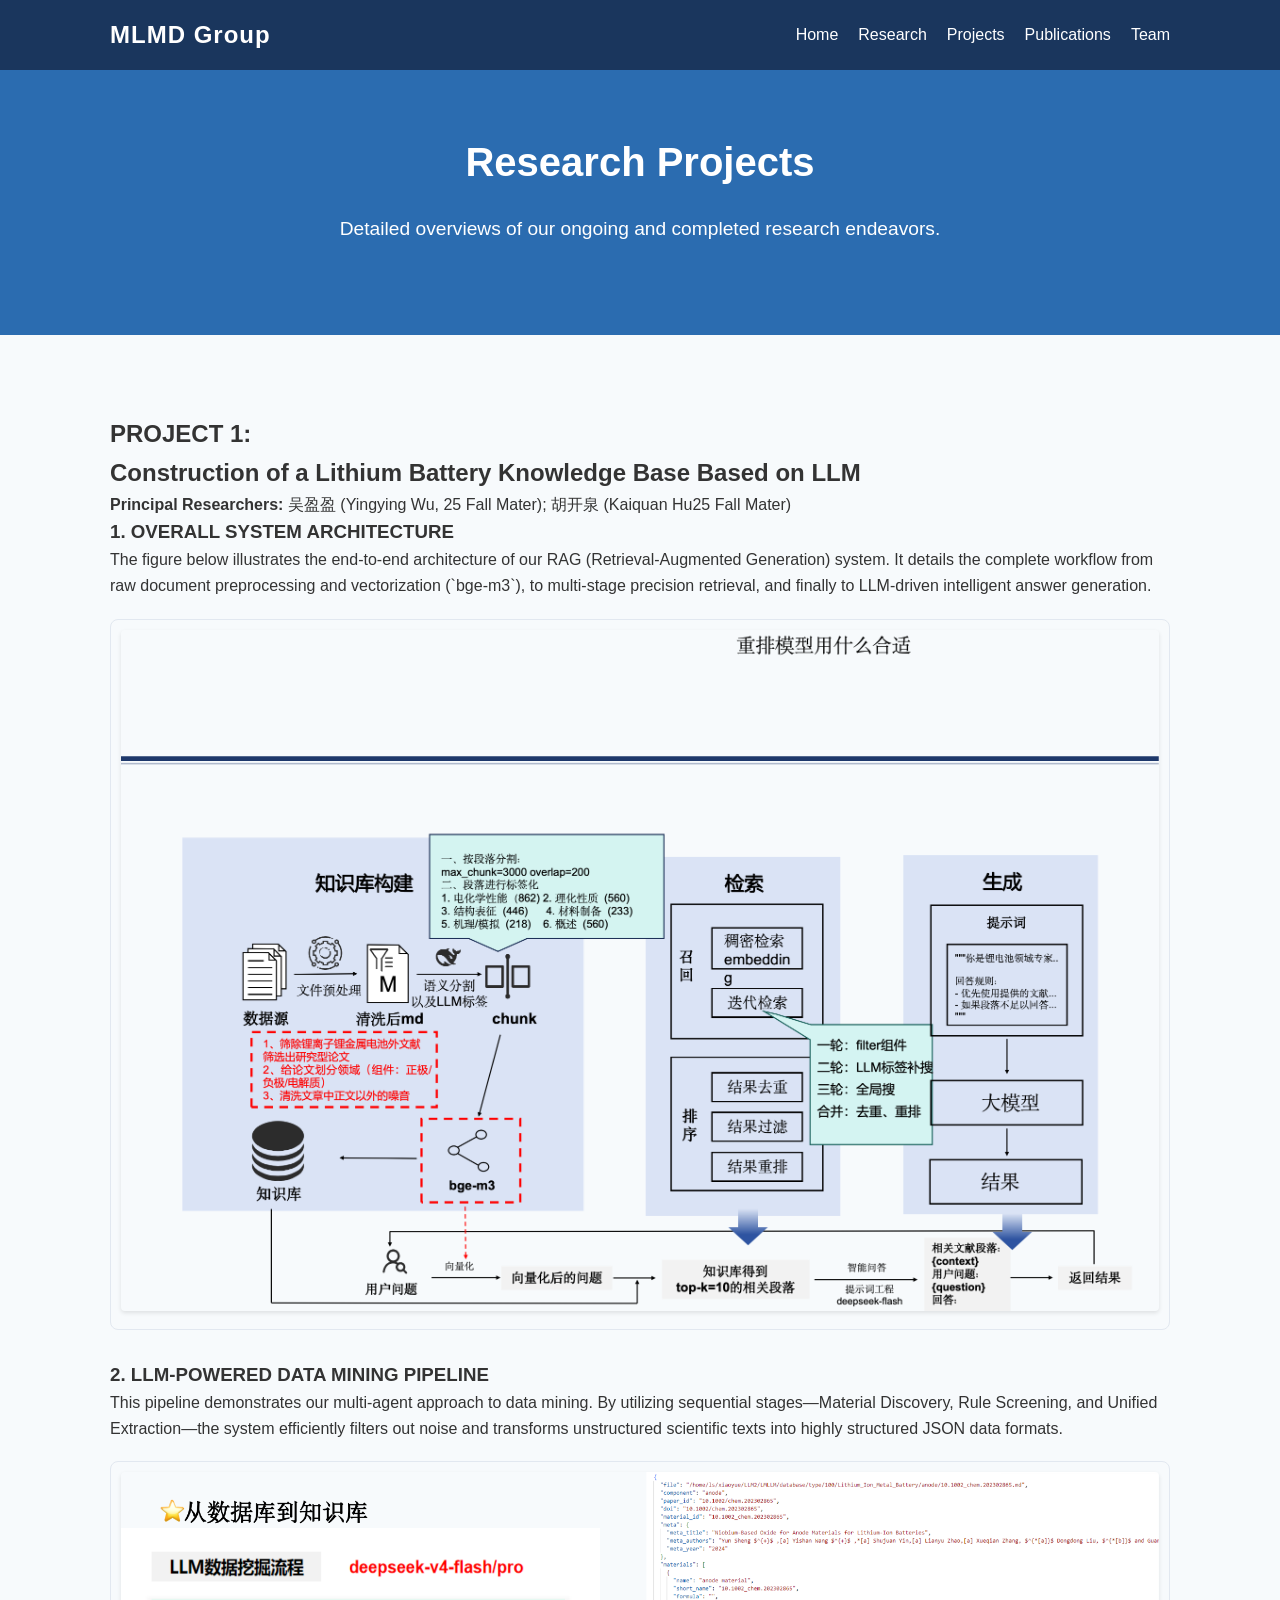
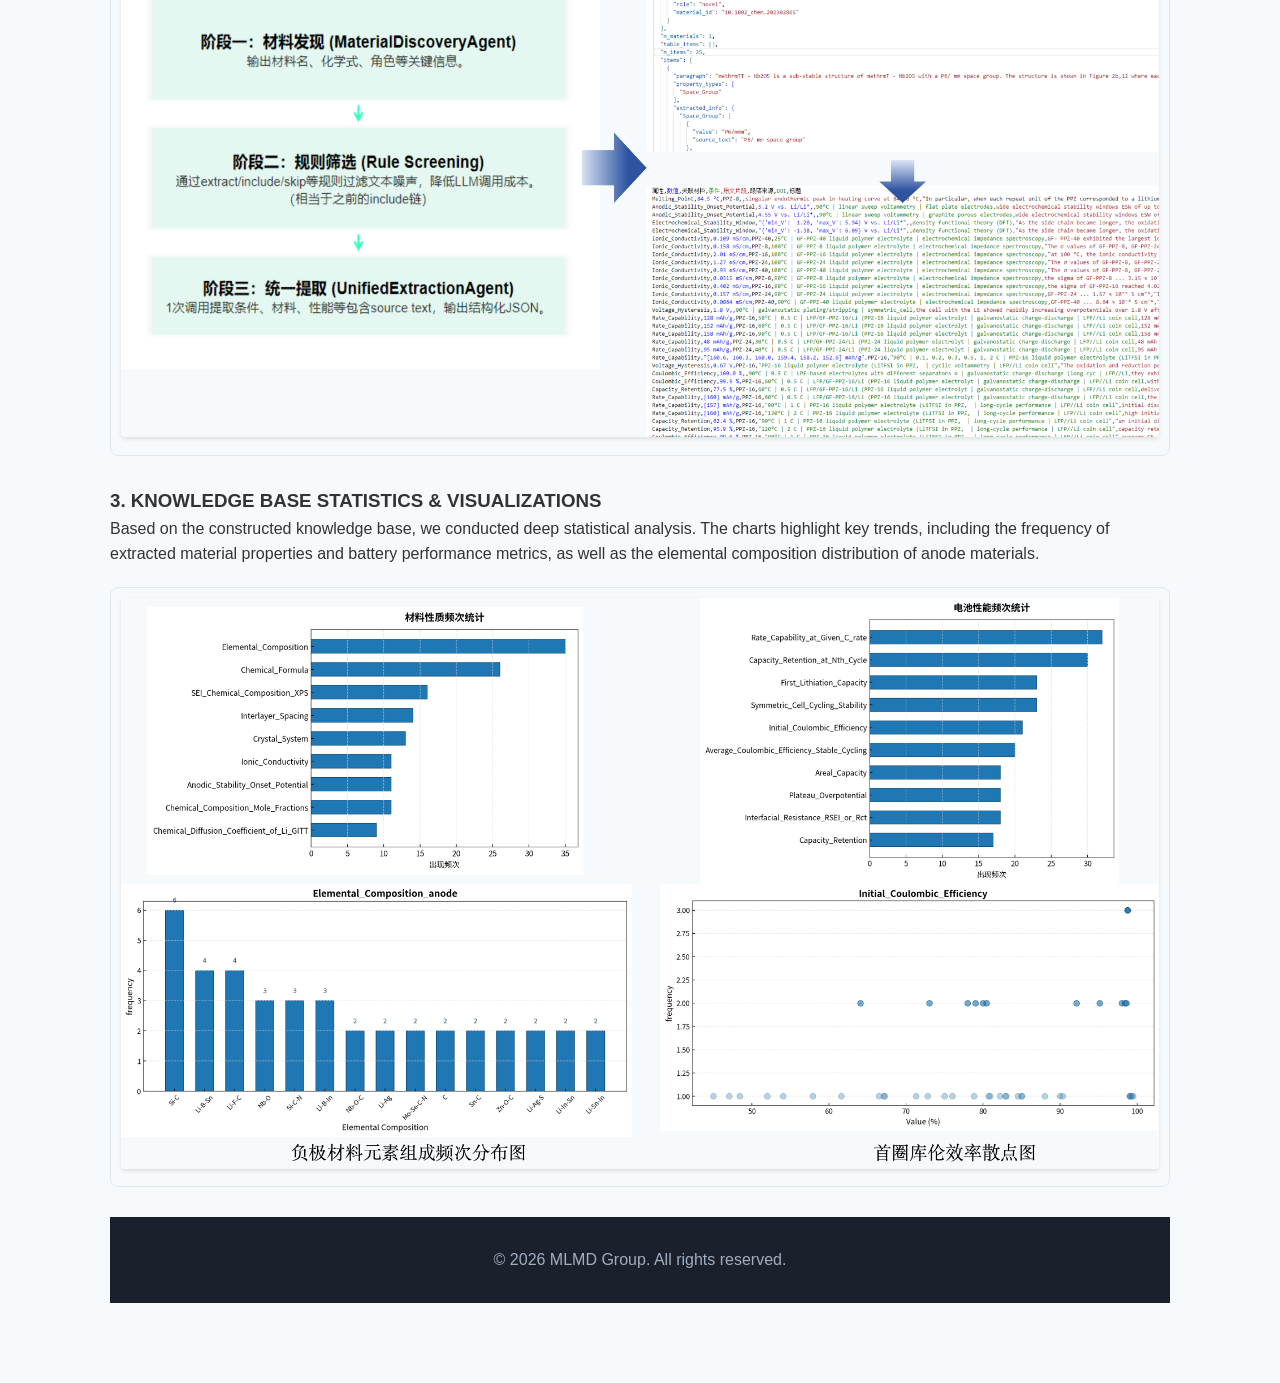
==== projects.html @ 669d0c87 "Initial commit for MLMD group homepage" ====
<!DOCTYPE html>
<html lang="en">
<head>
    <meta charset="UTF-8">
    <meta name="viewport" content="width=device-width, initial-scale=1.0">
    <title>Projects - MLMD Group</title>
    <link rel="stylesheet" href="style.css">
</head>
<body>
    <!-- 导航栏 (注意这里的链接指向了 index.html) -->
    <nav class="navbar">
        <div class="nav-container">
            <h1 class="logo">MLMD Group</h1>
            <ul class="nav-links">
                <li><a href="index.html">Home</a></li>
                <li><a href="index.html#research">Research</a></li>
                <li><a href="projects.html">Projects</a></li>
                <li><a href="index.html#publications">Publications</a></li>
                <li><a href="index.html#team">Team</a></li>
            </ul>
        </div>
    </nav>

    <!-- 页面标题横幅 -->
    <header class="hero" style="padding: 60px 20px;">
        <div class="hero-content">
            <h2>Research Projects</h2>
            <p>Detailed overviews of our ongoing and completed research endeavors.</p>
        </div>
    </header>

<!-- 重点研究项目 -->
    <section id="featured-projects" class="section bg-light">
        <div class="container">
             
            <div class="ppt-layout-card" id="project-1">
                
                <!-- 项目标题 -->
                <div class="ppt-header">
                    <h1 class="project-id">PROJECT 1:</h1>
                    <h2 class="project-full-title">Construction of a Lithium Battery Knowledge Base Based on LLM</h2>
                </div>
                 
                <!-- 团队人员 -->
                <div class="ppt-team-info">
                    <p><strong>Principal Researchers:</strong> 吴盈盈 (Yingying Wu, 25 Fall Mater); 胡开泉 (Kaiquan Hu25 Fall Mater) </p>
                </div>
<!-- 核心内容区：图文排版 -->
                <div class="ppt-content-sections">
                    <!-- 第一部分：整体系统架构 -->
                    <div class="ppt-section-block">
                        <h3>1. OVERALL SYSTEM ARCHITECTURE</h3>
                        <p class="section-desc">The figure below illustrates the end-to-end architecture of our RAG (Retrieval-Augmented Generation) system. It details the complete workflow from raw document preprocessing and vectorization (`bge-m3`), to multi-stage precision retrieval, and finally to LLM-driven intelligent answer generation.</p>
                        <div class="image-container">
                            <img src="s1.png" alt="Overall System Architecture" class="project-image">
                        </div>
                    </div>

                    <!-- 第二部分：数据挖掘流程 -->
                    <div class="ppt-section-block">
                        <h3>2. LLM-POWERED DATA MINING PIPELINE</h3>
                        <p class="section-desc">This pipeline demonstrates our multi-agent approach to data mining. By utilizing sequential stages—Material Discovery, Rule Screening, and Unified Extraction—the system efficiently filters out noise and transforms unstructured scientific texts into highly structured JSON data formats.</p>
                        <div class="image-container">
                            <img src="s2.png" alt="Data Mining Pipeline" class="project-image">
                        </div>
                    </div>

                    <!-- 第三部分：统计与可视化 -->
                    <div class="ppt-section-block">
                        <h3>3. KNOWLEDGE BASE STATISTICS & VISUALIZATIONS</h3>
                        <p class="section-desc">Based on the constructed knowledge base, we conducted deep statistical analysis. The charts highlight key trends, including the frequency of extracted material properties and battery performance metrics, as well as the elemental composition distribution of anode materials.</p>
                        <div class="image-container">
                            <img src="s3.png" alt="Statistics and Visualizations" class="project-image">
                        </div>
                    </div>
                </div> <!-- End ppt-content-sections -->

    <!-- 页脚 -->
    <footer class="footer">
        <div class="container">
            <p>&copy; 2026 MLMD Group. All rights reserved.</p>
        </div>
    </footer>
</body>
</html>
---- style.css ----
/* 基础设置 */
* {
    margin: 0;
    padding: 0;
    box-sizing: border-box;
}

body {
    font-family: -apple-system, BlinkMacSystemFont, "Segoe UI", Roboto, Helvetica, Arial, sans-serif;
    line-height: 1.6;
    color: #333;
    background-color: #fff;
}

.container {
    max-width: 1100px;
    margin: 0 auto;
    padding: 0 20px;
}

/* 导航栏 */
.navbar {
    background-color: #1a365d; /* 学术深蓝 */
    color: #fff;
    padding: 1rem 0;
    position: sticky;
    top: 0;
    z-index: 100;
}

.nav-container {
    display: flex;
    justify-content: space-between;
    align-items: center;
    max-width: 1100px;
    margin: 0 auto;
    padding: 0 20px;
}

.logo {
    font-size: 1.5rem;
    font-weight: bold;
    letter-spacing: 1px;
}

.nav-links {
    list-style: none;
    display: flex;
}

.nav-links li {
    margin-left: 20px;
}

.nav-links a {
    color: #fff;
    text-decoration: none;
    font-weight: 500;
    transition: color 0.3s ease;
}

.nav-links a:hover {
    color: #90cdf4;
}

/* 头部横幅 (Hero Section) */
.hero {
    background-color: #2b6cb0;
    color: #fff;
    padding: 100px 20px;
    text-align: center;
}

.hero h2 {
    font-size: 2.5rem;
    margin-bottom: 20px;
}

.hero p {
    font-size: 1.2rem;
    max-width: 700px;
    margin: 0 auto 30px auto;
}

.btn {
    display: inline-block;
    background-color: #fff;
    color: #2b6cb0;
    padding: 10px 25px;
    text-decoration: none;
    border-radius: 5px;
    font-weight: bold;
    transition: background-color 0.3s ease;
}

.btn:hover {
    background-color: #e2e8f0;
}

/* 通用区块样式 */
.section {
    padding: 80px 0;
}

.section-title {
    text-align: center;
    font-size: 2rem;
    margin-bottom: 40px;
    color: #1a365d;
}

.bg-light {
    background-color: #f7fafc;
}

.about-text {
    text-align: center;
    max-width: 800px;
    margin: 0 auto;
    font-size: 1.1rem;
    color: #4a5568;
}

/* 响应式网格 (Cards) */
.grid {
    display: grid;
    grid-template-columns: repeat(auto-fit, minmax(300px, 1fr));
    gap: 30px;
}

.card {
    background: #fff;
    padding: 30px;
    border-radius: 8px;
    box-shadow: 0 4px 6px rgba(0, 0, 0, 0.05);
    border-top: 4px solid #2b6cb0;
    transition: transform 0.3s ease;
}

.card:hover {
    transform: translateY(-5px);
}

.card h3 {
    margin-bottom: 15px;
    color: #2b6cb0;
}

.card p {
    color: #4a5568;
    font-size: 0.95rem;
}

/* 页脚 */
.footer {
    background-color: #1a202c;
    color: #a0aec0;
    text-align: center;
    padding: 30px 0;
}

.footer a {
    color: #90cdf4;
    text-decoration: none;
}

.footer a:hover {
    text-decoration: underline;
}

/* 手机端适配 */
@media (max-width: 768px) {
    .nav-container {
        flex-direction: column;
    }
    .nav-links {
        margin-top: 15px;
        flex-wrap: wrap;
        justify-content: center;
    }
    .nav-links li {
        margin: 5px 10px;
    }
}

/* 项目图片专属样式 */
.image-container {
    text-align: center;
    margin: 20px 0 30px 0;
    padding: 10px;
    background: #f7fafc;
    border-radius: 8px;
    border: 1px solid #e2e8f0;
}

.project-image {
    max-width: 100%;
    height: auto;
    border-radius: 4px;
    box-shadow: 0 2px 4px rgba(0,0,0,0.1);
    transition: transform 0.3s ease;
}

.project-image:hover {
    transform: scale(1.02);
}

/* ==========================================================
   Logo 专属样式
   ========================================================== */
.logo-container {
    display: flex;
    align-items: center;
    text-decoration: none; /* 移除点击下划线 */
    color: #fff; /* 保持文字白色 */
    transition: opacity 0.3s ease;
}

.logo-container:hover {
    opacity: 0.85; /* 鼠标悬停时整体轻微变灰 */
}

 

.nav-logo-img {
    height: 60px; /* 从 45px 放大到 60px */
    width: 60px;  /* 从 45px 放大到 60px */
    margin-right: 15px; /* 稍微增加一点与文字的间距 */
    border-radius: 50%;
    object-fit: cover;
    background-color: #fff;
    box-shadow: 0 2px 4px rgba(0, 0, 0, 0.2);
}

/* 手机端适配也同步放大 */
@media (max-width: 768px) {
    .nav-logo-img {
        height: 45px; /* 从 35px 放大到 45px */
        width: 45px;
        margin-right: 10px;
    }
}
/* 主页项目概览卡片内的链接样式 */
.project-link {
    color: #2b6cb0;
    text-decoration: none;
    transition: color 0.3s ease;
}

.project-link:hover {
    color: #1a365d;
    text-decoration: underline;
}

.read-more {
    display: inline-block;
    margin-top: 15px;
    color: #e53e3e; /* 用红色或醒目的颜色突出按钮 */
    text-decoration: none;
    font-weight: bold;
    font-size: 0.95rem;
    transition: transform 0.2s ease;
}

.read-more:hover {
    text-decoration: underline;
    transform: translateX(5px); /* 鼠标悬浮时有一个向右的小动画 */
}
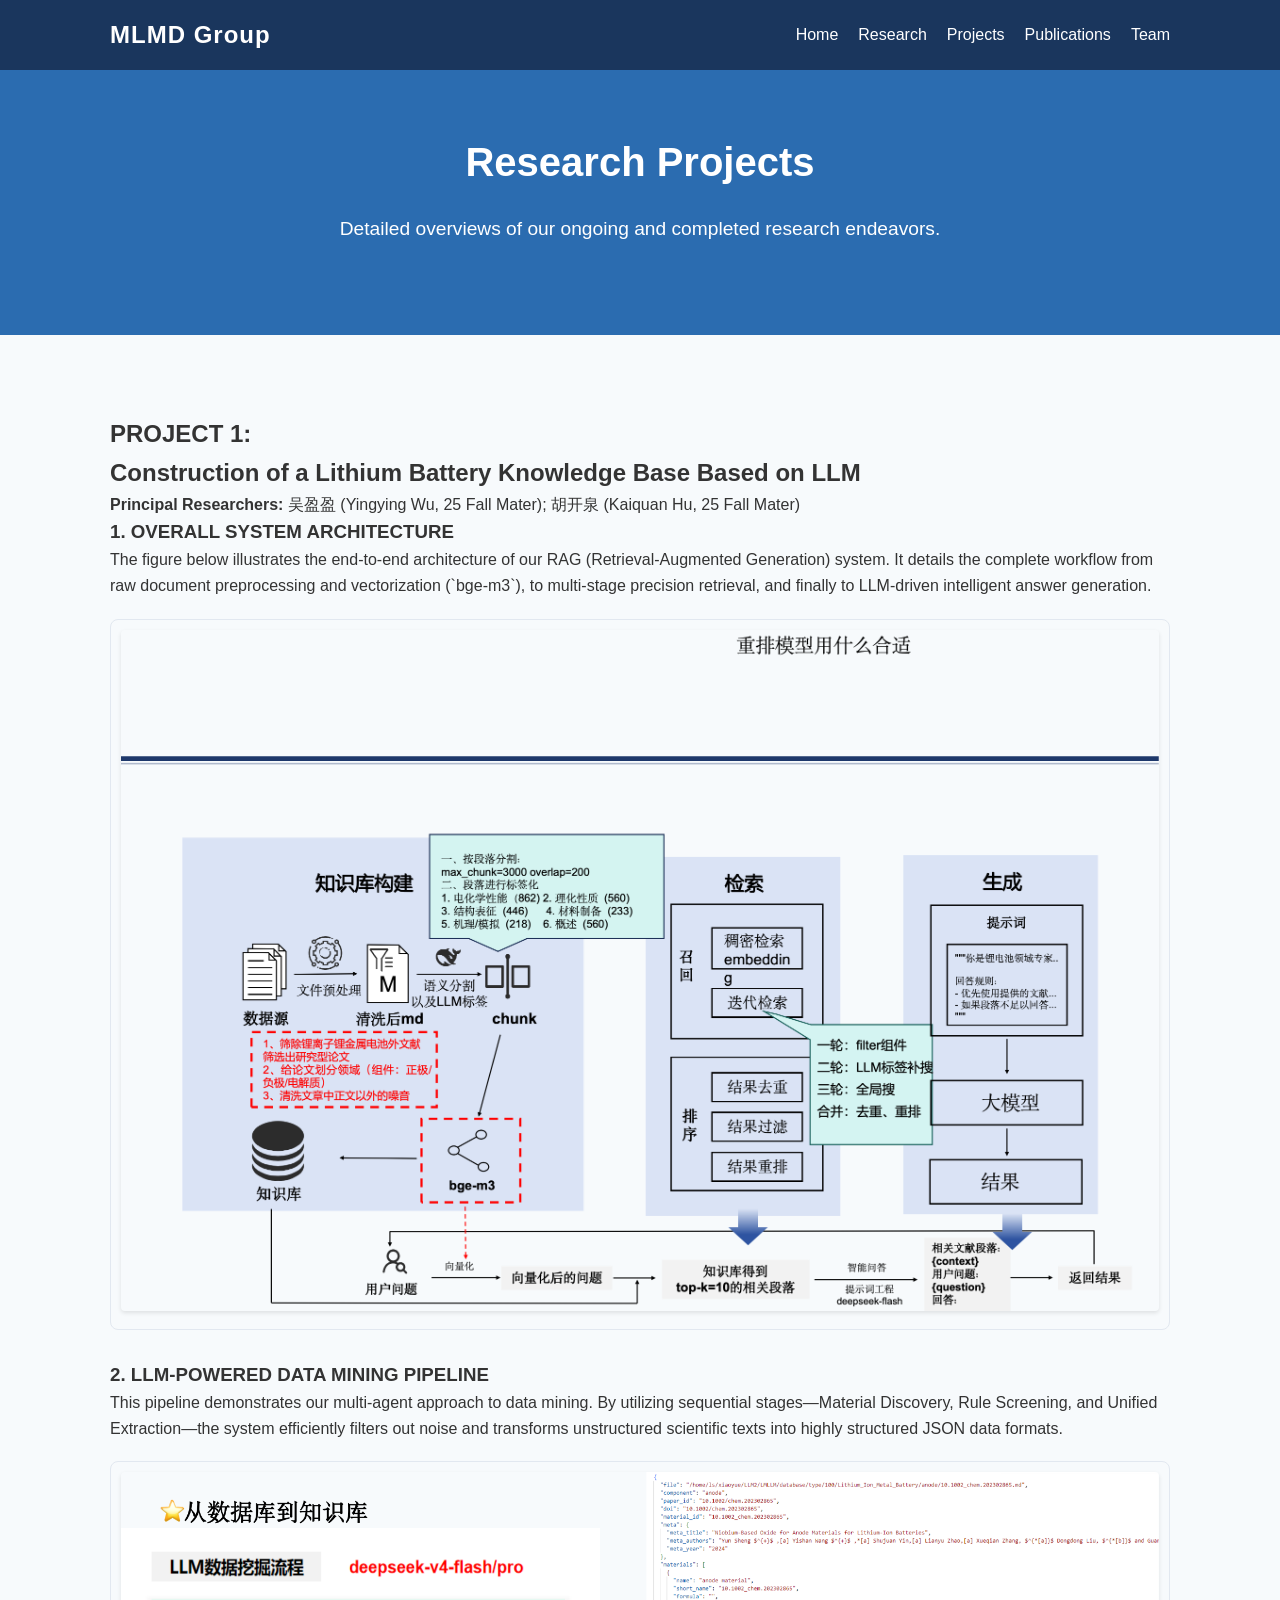
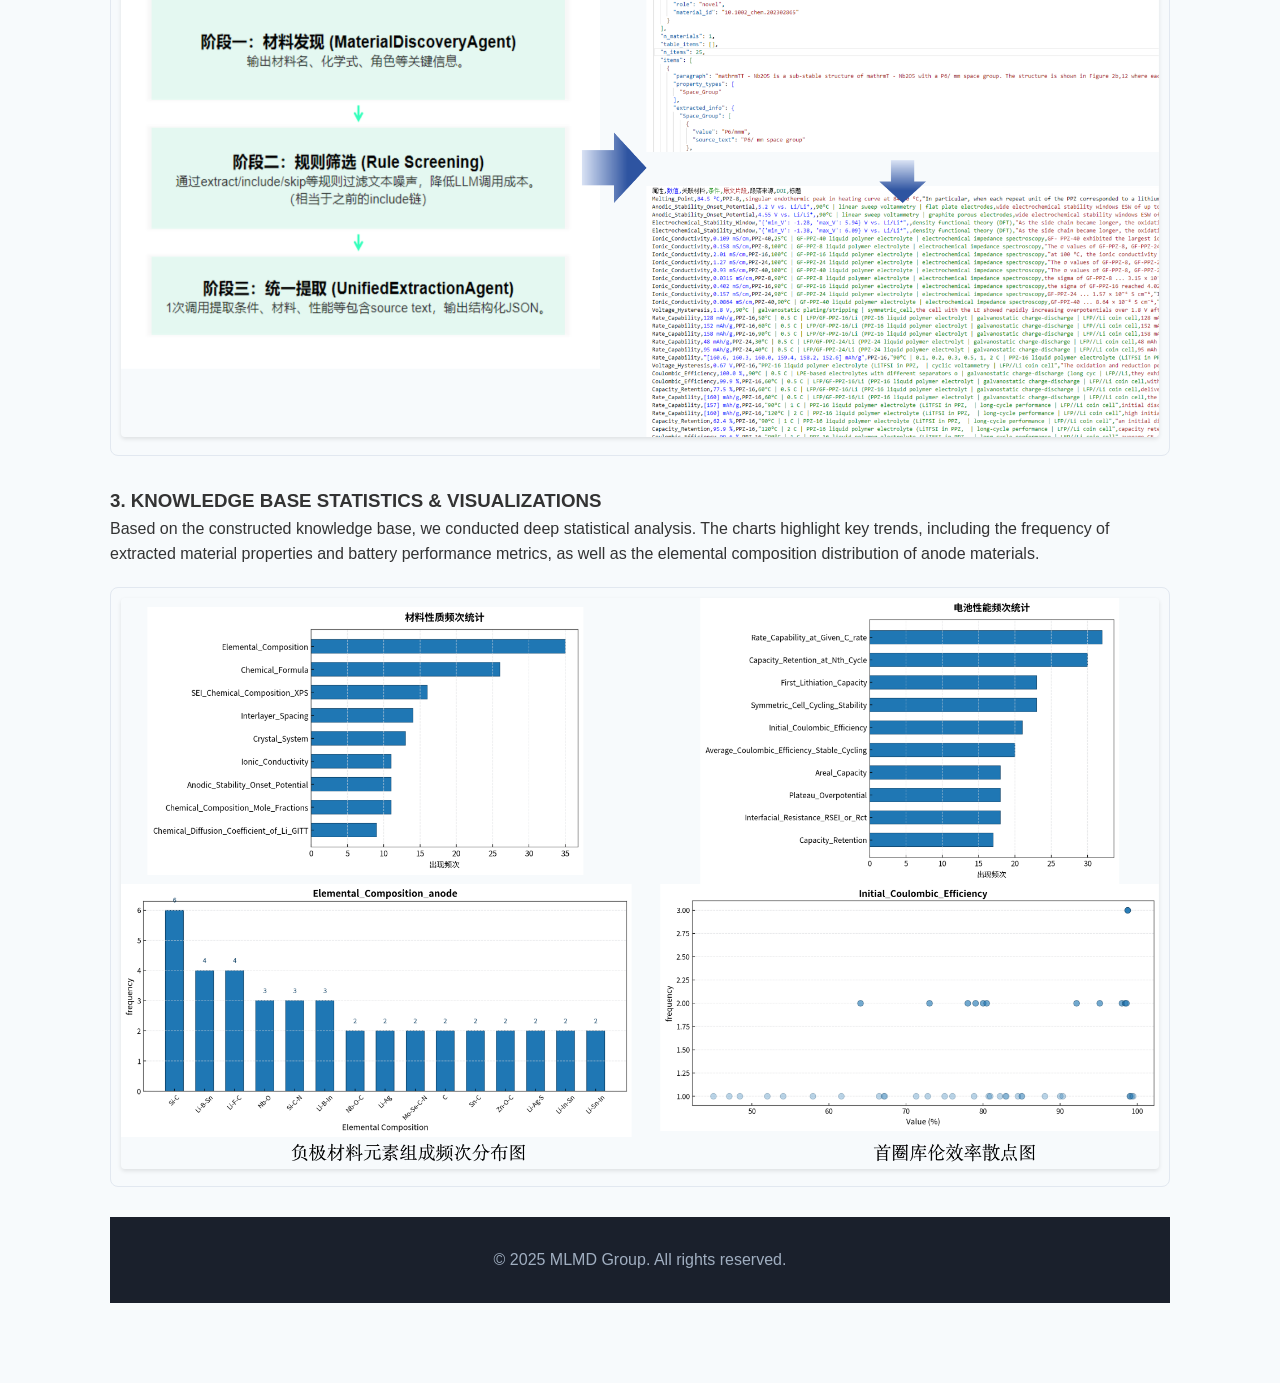
==== commit 923ea04f: "Update homepage" ====
--- a/projects.html
+++ b/projects.html
@@ -43,7 +43,7 @@
                  
                 <!-- 团队人员 -->
                 <div class="ppt-team-info">
-                    <p><strong>Principal Researchers:</strong> 吴盈盈 (Yingying Wu, 25 Fall Mater); 胡开泉 (Kaiquan Hu25 Fall Mater) </p>
+                    <p><strong>Principal Researchers:</strong> 吴盈盈 (Yingying Wu, 25 Fall Mater); 胡开泉 (Kaiquan Hu, 25 Fall Mater) </p>
                 </div>
 <!-- 核心内容区：图文排版 -->
                 <div class="ppt-content-sections">
@@ -78,7 +78,7 @@
     <!-- 页脚 -->
     <footer class="footer">
         <div class="container">
-            <p>&copy; 2026 MLMD Group. All rights reserved.</p>
+            <p>&copy; 2025 MLMD Group. All rights reserved.</p>
         </div>
     </footer>
 </body>
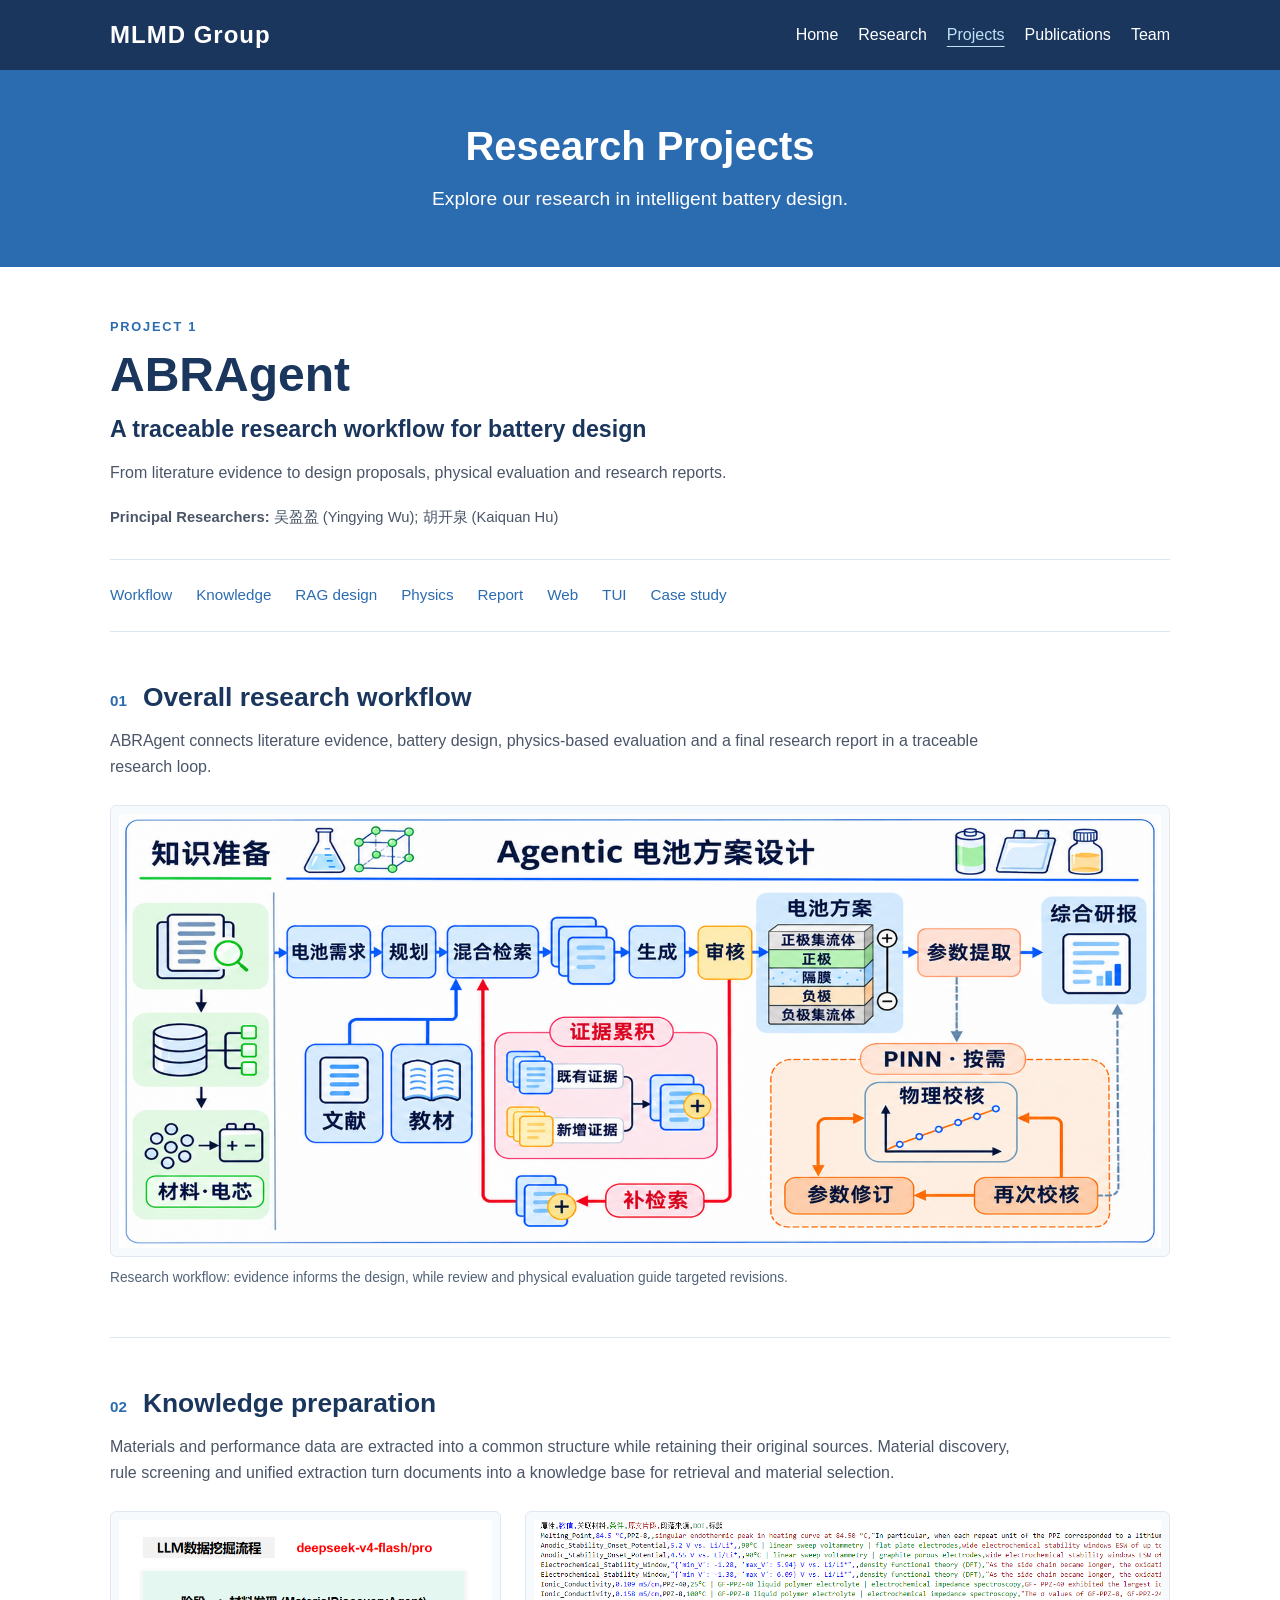
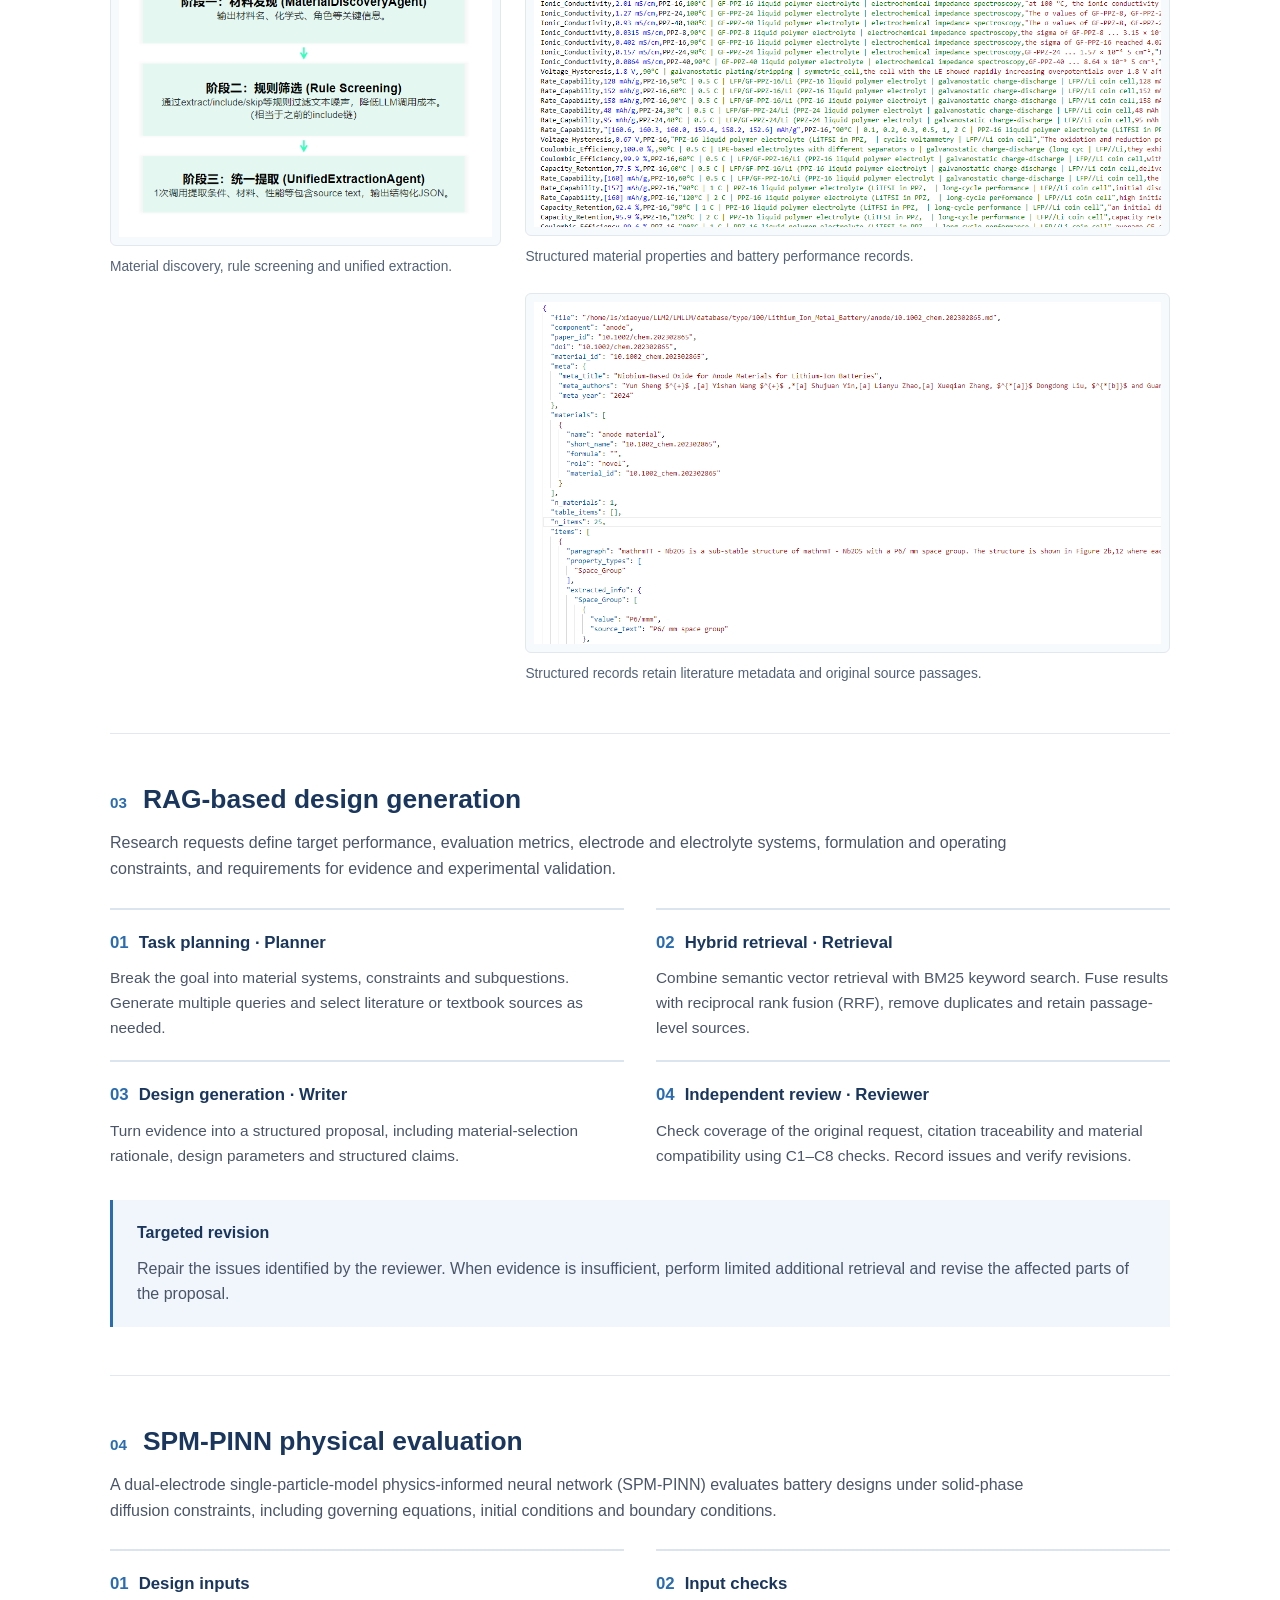
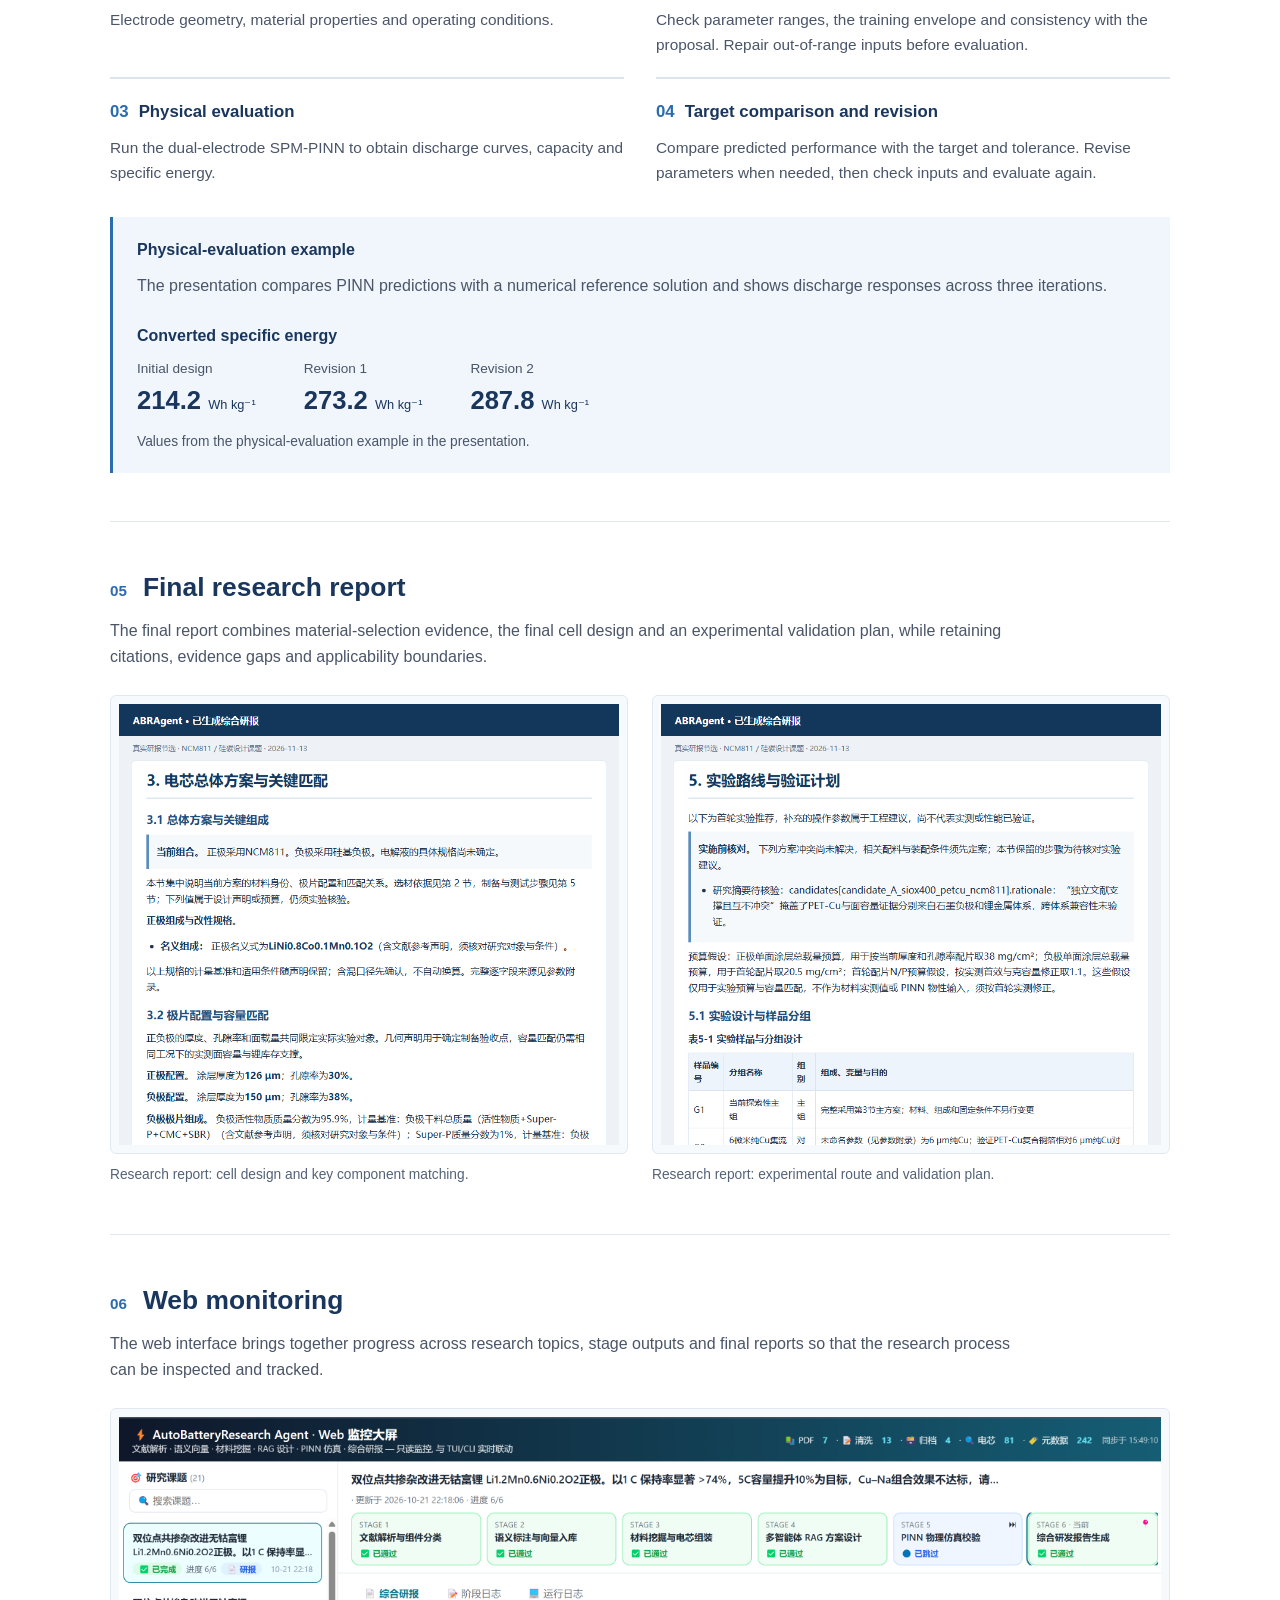
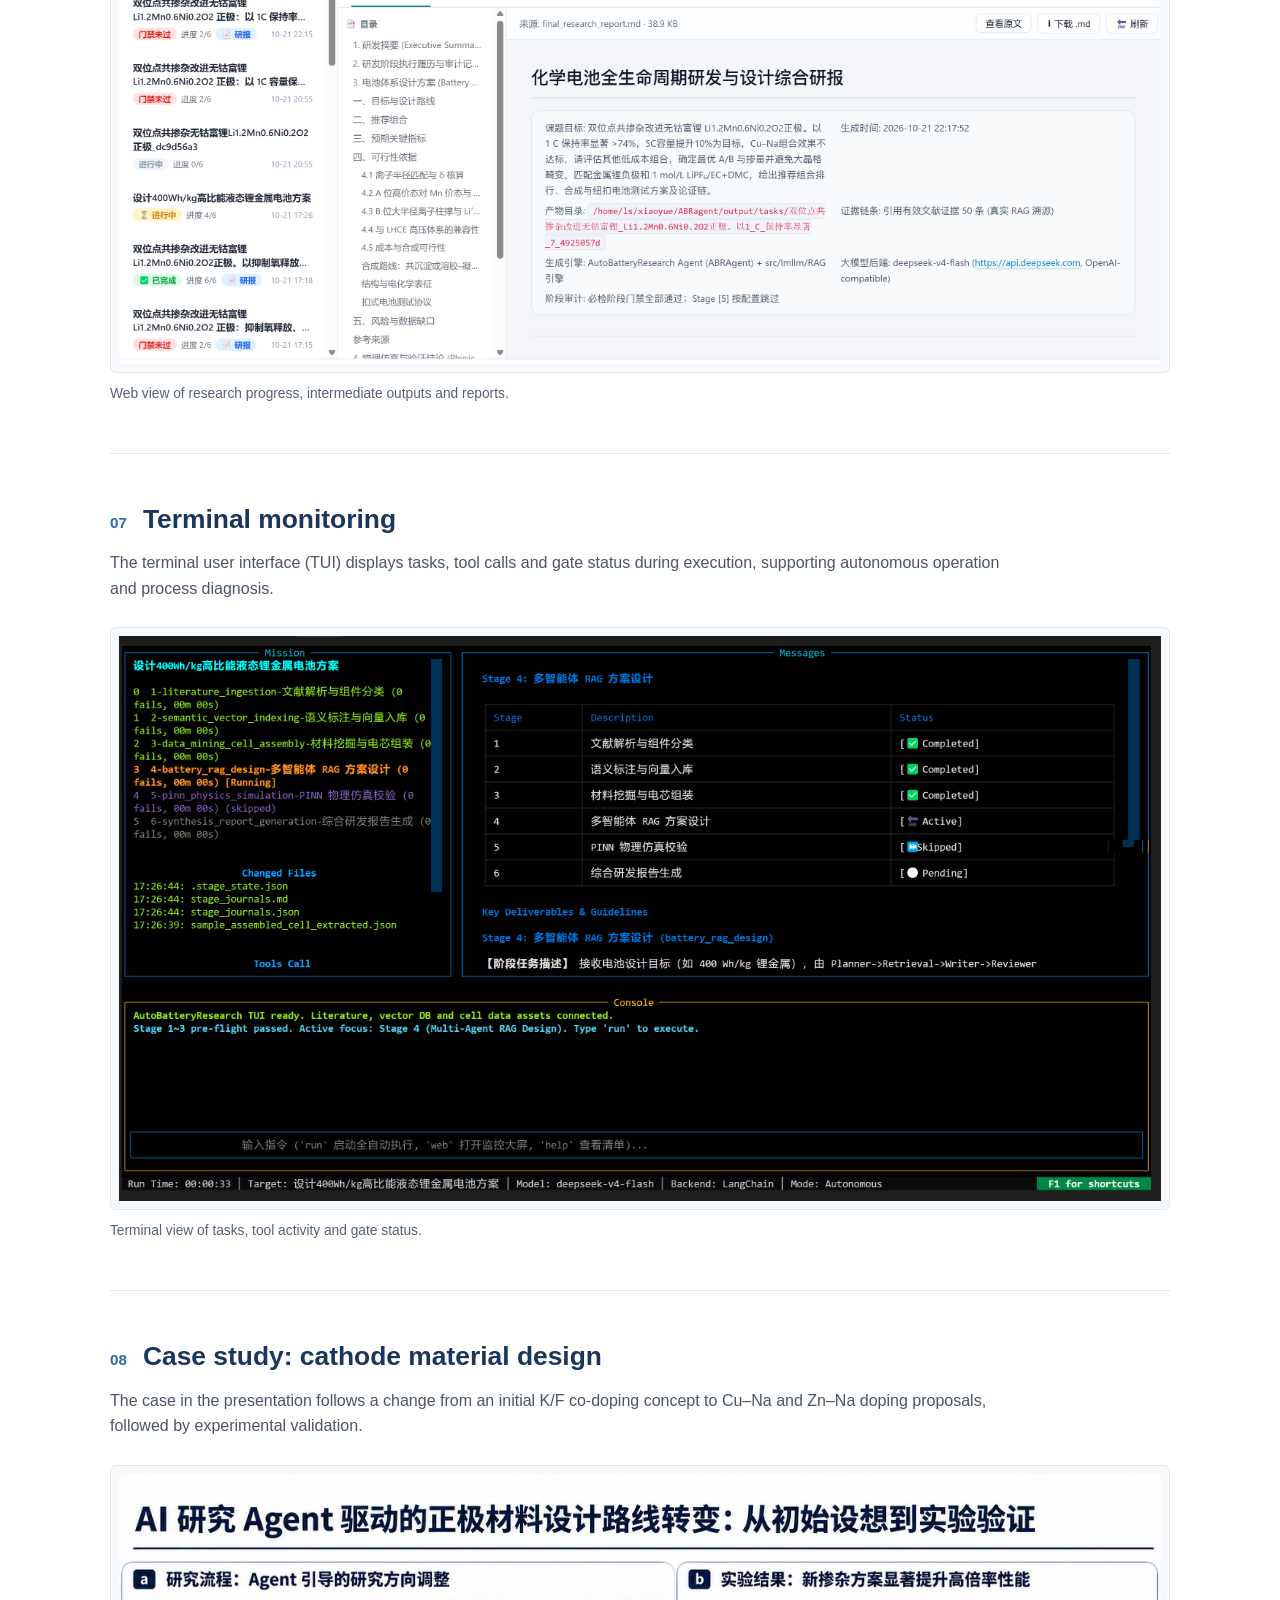
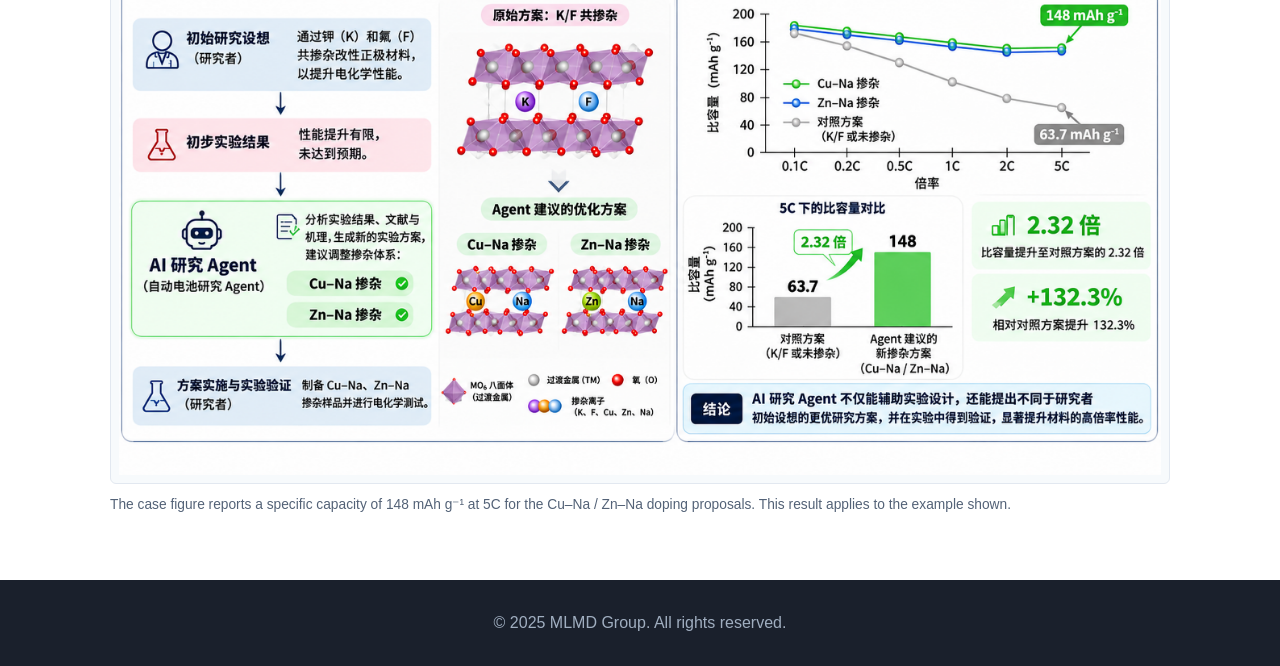
==== commit 3e3d59c1: "Update Projects page with ABRAgent research workflow" ====
--- a/projects.html
+++ b/projects.html
@@ -1,85 +1,14 @@
 <!DOCTYPE html>
-<html lang="en">
-<head>
-    <meta charset="UTF-8">
-    <meta name="viewport" content="width=device-width, initial-scale=1.0">
-    <title>Projects - MLMD Group</title>
-    <link rel="stylesheet" href="style.css">
-</head>
-<body>
-    <!-- 导航栏 (注意这里的链接指向了 index.html) -->
-    <nav class="navbar">
-        <div class="nav-container">
-            <h1 class="logo">MLMD Group</h1>
-            <ul class="nav-links">
-                <li><a href="index.html">Home</a></li>
-                <li><a href="index.html#research">Research</a></li>
-                <li><a href="projects.html">Projects</a></li>
-                <li><a href="index.html#publications">Publications</a></li>
-                <li><a href="index.html#team">Team</a></li>
-            </ul>
-        </div>
-    </nav>
-
-    <!-- 页面标题横幅 -->
-    <header class="hero" style="padding: 60px 20px;">
-        <div class="hero-content">
-            <h2>Research Projects</h2>
-            <p>Detailed overviews of our ongoing and completed research endeavors.</p>
-        </div>
-    </header>
-
-<!-- 重点研究项目 -->
-    <section id="featured-projects" class="section bg-light">
-        <div class="container">
-             
-            <div class="ppt-layout-card" id="project-1">
-                
-                <!-- 项目标题 -->
-                <div class="ppt-header">
-                    <h1 class="project-id">PROJECT 1:</h1>
-                    <h2 class="project-full-title">Construction of a Lithium Battery Knowledge Base Based on LLM</h2>
-                </div>
-                 
-                <!-- 团队人员 -->
-                <div class="ppt-team-info">
-                    <p><strong>Principal Researchers:</strong> 吴盈盈 (Yingying Wu, 25 Fall Mater); 胡开泉 (Kaiquan Hu, 25 Fall Mater) </p>
-                </div>
-<!-- 核心内容区：图文排版 -->
-                <div class="ppt-content-sections">
-                    <!-- 第一部分：整体系统架构 -->
-                    <div class="ppt-section-block">
-                        <h3>1. OVERALL SYSTEM ARCHITECTURE</h3>
-                        <p class="section-desc">The figure below illustrates the end-to-end architecture of our RAG (Retrieval-Augmented Generation) system. It details the complete workflow from raw document preprocessing and vectorization (`bge-m3`), to multi-stage precision retrieval, and finally to LLM-driven intelligent answer generation.</p>
-                        <div class="image-container">
-                            <img src="s1.png" alt="Overall System Architecture" class="project-image">
-                        </div>
-                    </div>
-
-                    <!-- 第二部分：数据挖掘流程 -->
-                    <div class="ppt-section-block">
-                        <h3>2. LLM-POWERED DATA MINING PIPELINE</h3>
-                        <p class="section-desc">This pipeline demonstrates our multi-agent approach to data mining. By utilizing sequential stages—Material Discovery, Rule Screening, and Unified Extraction—the system efficiently filters out noise and transforms unstructured scientific texts into highly structured JSON data formats.</p>
-                        <div class="image-container">
-                            <img src="s2.png" alt="Data Mining Pipeline" class="project-image">
-                        </div>
-                    </div>
-
-                    <!-- 第三部分：统计与可视化 -->
-                    <div class="ppt-section-block">
-                        <h3>3. KNOWLEDGE BASE STATISTICS & VISUALIZATIONS</h3>
-                        <p class="section-desc">Based on the constructed knowledge base, we conducted deep statistical analysis. The charts highlight key trends, including the frequency of extracted material properties and battery performance metrics, as well as the elemental composition distribution of anode materials.</p>
-                        <div class="image-container">
-                            <img src="s3.png" alt="Statistics and Visualizations" class="project-image">
-                        </div>
-                    </div>
-                </div> <!-- End ppt-content-sections -->
-
-    <!-- 页脚 -->
-    <footer class="footer">
-        <div class="container">
-            <p>&copy; 2025 MLMD Group. All rights reserved.</p>
-        </div>
-    </footer>
-</body>
-</html>+<html lang="en"><head><meta charset="UTF-8"><meta name="viewport" content="width=device-width, initial-scale=1.0"><meta name="description" content="ABRAgent: traceable battery research from literature evidence and RAG design to physical evaluation, reporting and monitoring."><title>Projects · ABRAgent - MLMD Group</title><link rel="stylesheet" href="style.css"><link rel="stylesheet" href="projects.css"></head>
+<body class="projects-page"><a class="skip-link" href="#main">Skip to content</a><nav class="navbar" aria-label="Main navigation"><div class="nav-container"><a class="logo-container" href="index.html"><span class="logo">MLMD Group</span></a><ul class="nav-links"><li><a href="index.html">Home</a></li><li><a href="index.html#research">Research</a></li><li><a href="projects.html" aria-current="page">Projects</a></li><li><a href="index.html#publications">Publications</a></li><li><a href="index.html#team">Team</a></li></ul></div></nav>
+<header class="hero projects-hero"><h1>Research Projects</h1><p>Explore our research in intelligent battery design.</p></header>
+<main id="main" class="container"><article id="project-1"><header class="project-header"><p class="eyebrow">PROJECT 1</p><h2>ABRAgent</h2><p class="project-subtitle">A traceable research workflow for battery design</p><p class="project-summary">From literature evidence to design proposals, physical evaluation and research reports.</p><p class="team"><strong>Principal Researchers:</strong> 吴盈盈 (Yingying Wu); 胡开泉 (Kaiquan Hu)</p></header><nav class="section-nav" aria-label="Project sections"><a href="#workflow">Workflow</a><a href="#knowledge">Knowledge</a><a href="#rag">RAG design</a><a href="#physics">Physics</a><a href="#report">Report</a><a href="#web">Web</a><a href="#terminal">TUI</a><a href="#case">Case study</a></nav>
+<section class="project-section" id="workflow" aria-labelledby="workflow-title"><h3 id="workflow-title"><span>01</span>Overall research workflow</h3><p class="section-intro">ABRAgent connects literature evidence, battery design, physics-based evaluation and a final research report in a traceable research loop.</p><div class="stack"><figure><a href="assets/abragent/image2.png" target="_blank" rel="noopener" aria-label="View full-size image: Research workflow: evidence informs the design, while review and physical evaluation guide targeted revisions."><img src="assets/abragent/image2.png" width="1757" height="731" alt="Research workflow: evidence informs the design, while review and physical evaluation guide targeted revisions." ></a><figcaption>Research workflow: evidence informs the design, while review and physical evaluation guide targeted revisions.</figcaption></figure></div></section>
+<section class="project-section" id="knowledge" aria-labelledby="knowledge-title"><h3 id="knowledge-title"><span>02</span>Knowledge preparation</h3><p class="section-intro">Materials and performance data are extracted into a common structure while retaining their original sources. Material discovery, rule screening and unified extraction turn documents into a knowledge base for retrieval and material selection.</p><div class="knowledge-layout"><figure><a href="assets/abragent/image3.png" target="_blank" rel="noopener" aria-label="View full-size image: Material discovery, rule screening and unified extraction."><img src="assets/abragent/image3.png" width="597" height="506" alt="Material discovery, rule screening and unified extraction." loading="lazy"></a><figcaption>Material discovery, rule screening and unified extraction.</figcaption></figure><div class="stack"><figure><a href="assets/abragent/image4.png" target="_blank" rel="noopener" aria-label="View full-size image: Structured material properties and battery performance records."><img src="assets/abragent/image4.png" width="1226" height="601" alt="Structured material properties and battery performance records." loading="lazy"></a><figcaption>Structured material properties and battery performance records.</figcaption></figure><figure><a href="assets/abragent/image5.png" target="_blank" rel="noopener" aria-label="View full-size image: Structured records retain literature metadata and original source passages."><img src="assets/abragent/image5.png" width="1222" height="668" alt="Structured records retain literature metadata and original source passages." loading="lazy"></a><figcaption>Structured records retain literature metadata and original source passages.</figcaption></figure></div></div></section>
+<section class="project-section" id="rag" aria-labelledby="rag-title"><h3 id="rag-title"><span>03</span>RAG-based design generation</h3><p class="section-intro">Research requests define target performance, evaluation metrics, electrode and electrolyte systems, formulation and operating constraints, and requirements for evidence and experimental validation.</p><ol class="process"><li><h4>Task planning · Planner</h4><p>Break the goal into material systems, constraints and subquestions. Generate multiple queries and select literature or textbook sources as needed.</p></li><li><h4>Hybrid retrieval · Retrieval</h4><p>Combine semantic vector retrieval with BM25 keyword search. Fuse results with reciprocal rank fusion (RRF), remove duplicates and retain passage-level sources.</p></li><li><h4>Design generation · Writer</h4><p>Turn evidence into a structured proposal, including material-selection rationale, design parameters and structured claims.</p></li><li><h4>Independent review · Reviewer</h4><p>Check coverage of the original request, citation traceability and material compatibility using C1–C8 checks. Record issues and verify revisions.</p></li></ol><aside class="research-note"><h4>Targeted revision</h4><p>Repair the issues identified by the reviewer. When evidence is insufficient, perform limited additional retrieval and revise the affected parts of the proposal.</p></aside></section>
+<section class="project-section" id="physics" aria-labelledby="physics-title"><h3 id="physics-title"><span>04</span>SPM-PINN physical evaluation</h3><p class="section-intro">A dual-electrode single-particle-model physics-informed neural network (SPM-PINN) evaluates battery designs under solid-phase diffusion constraints, including governing equations, initial conditions and boundary conditions.</p><ol class="process"><li><h4>Design inputs</h4><p>Electrode geometry, material properties and operating conditions.</p></li><li><h4>Input checks</h4><p>Check parameter ranges, the training envelope and consistency with the proposal. Repair out-of-range inputs before evaluation.</p></li><li><h4>Physical evaluation</h4><p>Run the dual-electrode SPM-PINN to obtain discharge curves, capacity and specific energy.</p></li><li><h4>Target comparison and revision</h4><p>Compare predicted performance with the target and tolerance. Revise parameters when needed, then check inputs and evaluate again.</p></li></ol><div class="research-note"><h4>Physical-evaluation example</h4><p>The presentation compares PINN predictions with a numerical reference solution and shows discharge responses across three iterations.</p><h4 class="metric-title">Converted specific energy</h4><dl class="energy-results"><div><dt>Initial design</dt><dd>214.2 <small>Wh kg⁻¹</small></dd></div><div><dt>Revision 1</dt><dd>273.2 <small>Wh kg⁻¹</small></dd></div><div><dt>Revision 2</dt><dd>287.8 <small>Wh kg⁻¹</small></dd></div></dl><p class="caption-note">Values from the physical-evaluation example in the presentation.</p></div></section>
+<section class="project-section" id="report" aria-labelledby="report-title"><h3 id="report-title"><span>05</span>Final research report</h3><p class="section-intro">The final report combines material-selection evidence, the final cell design and an experimental validation plan, while retaining citations, evidence gaps and applicability boundaries.</p><div class="figure-pair"><figure><a href="assets/abragent/image6.png" target="_blank" rel="noopener" aria-label="View full-size image: Research report: cell design and key component matching."><img src="assets/abragent/image6.png" width="840" height="740" alt="Research report: cell design and key component matching." loading="lazy"></a><figcaption>Research report: cell design and key component matching.</figcaption></figure><figure><a href="assets/abragent/image7.png" target="_blank" rel="noopener" aria-label="View full-size image: Research report: experimental route and validation plan."><img src="assets/abragent/image7.png" width="840" height="740" alt="Research report: experimental route and validation plan." loading="lazy"></a><figcaption>Research report: experimental route and validation plan.</figcaption></figure></div></section>
+<section class="project-section" id="web" aria-labelledby="web-title"><h3 id="web-title"><span>06</span>Web monitoring</h3><p class="section-intro">The web interface brings together progress across research topics, stage outputs and final reports so that the research process can be inspected and tracked.</p><div class="stack"><figure><a href="assets/abragent/image8.png" target="_blank" rel="noopener" aria-label="View full-size image: Web view of research progress, intermediate outputs and reports."><img src="assets/abragent/image8.png" width="2852" height="1495" alt="Web view of research progress, intermediate outputs and reports." loading="lazy"></a><figcaption>Web view of research progress, intermediate outputs and reports.</figcaption></figure></div></section>
+<section class="project-section" id="terminal" aria-labelledby="terminal-title"><h3 id="terminal-title"><span>07</span>Terminal monitoring</h3><p class="section-intro">The terminal user interface (TUI) displays tasks, tool calls and gate status during execution, supporting autonomous operation and process diagnosis.</p><div class="stack"><figure><a href="assets/abragent/image9.png" target="_blank" rel="noopener" aria-label="View full-size image: Terminal view of tasks, tool activity and gate status."><img src="assets/abragent/image9.png" width="2734" height="1483" alt="Terminal view of tasks, tool activity and gate status." loading="lazy"></a><figcaption>Terminal view of tasks, tool activity and gate status.</figcaption></figure></div></section>
+<section class="project-section" id="case" aria-labelledby="case-title"><h3 id="case-title"><span>08</span>Case study: cathode material design</h3><p class="section-intro">The case in the presentation follows a change from an initial K/F co-doping concept to Cu–Na and Zn–Na doping proposals, followed by experimental validation.</p><div class="stack"><figure><a href="assets/abragent/image10.png" target="_blank" rel="noopener" aria-label="View full-size image: The case figure reports a specific capacity of 148 mAh g⁻¹ at 5C for the Cu–Na / Zn–Na doping proposals. This result applies to the example shown."><img src="assets/abragent/image10.png" width="2583" height="1490" alt="The case figure reports a specific capacity of 148 mAh g⁻¹ at 5C for the Cu–Na / Zn–Na doping proposals. This result applies to the example shown." loading="lazy"></a><figcaption>The case figure reports a specific capacity of 148 mAh g⁻¹ at 5C for the Cu–Na / Zn–Na doping proposals. This result applies to the example shown.</figcaption></figure></div></section>
+</article></main><footer class="footer"><div class="container"><p>&copy; 2025 MLMD Group. All rights reserved.</p></div></footer></body></html>
--- a/style.css
+++ b/style.css
@@ -107,6 +107,14 @@
     font-size: 2rem;
     margin-bottom: 40px;
     color: #1a365d;
+}
+
+.pub-list {
+    padding-left: 1.5rem;
+}
+
+.pub-item {
+    margin-bottom: 0.9rem;
 }
 
 .bg-light {
@@ -265,4 +273,4 @@
 .read-more:hover {
     text-decoration: underline;
     transform: translateX(5px); /* 鼠标悬浮时有一个向右的小动画 */
-}+}
--- a/projects.css
+++ b/projects.css
@@ -0,0 +1,11 @@
+/* Projects-only styles keep the shared website unchanged. */
+.projects-page .nav-links a[aria-current=page]{color:#bee3f8;text-decoration:underline;text-underline-offset:6px}
+.projects-hero{padding:52px 20px}.projects-hero h1{font-size:2.5rem;line-height:1.2;margin-bottom:14px}.projects-hero p{margin-bottom:0}
+.project-header{padding:50px 0 30px}.eyebrow{color:#2b6cb0;font-size:.8rem;font-weight:700;letter-spacing:.14em}.project-header h2{color:#1a365d;font-size:3rem;line-height:1.2;margin:8px 0}.project-subtitle{font-size:1.45rem;color:#1a365d;font-weight:600}.project-summary{color:#4a5568;margin:12px 0 20px}.team{font-size:.92rem;color:#4a5568}
+.section-nav{display:flex;flex-wrap:wrap;gap:10px 24px;padding:20px 0;border-top:1px solid #dbe4ef;border-bottom:1px solid #dbe4ef}.section-nav a{color:#2b6cb0;font-size:.95rem;text-decoration:none;padding:3px 0}.section-nav a:hover{text-decoration:underline}
+.project-section{padding:48px 0;border-bottom:1px solid #e2e8f0;scroll-margin-top:100px}.project-section:last-child{border:0;padding-bottom:64px}.project-section h3{font-size:1.65rem;color:#1a365d;line-height:1.3;margin-bottom:14px}.project-section h3 span{font-size:.95rem;color:#2b6cb0;margin-right:16px}.section-intro{max-width:920px;color:#4a5568;margin-bottom:26px}
+figure{margin:0;min-width:0}figure a{display:block;border:1px solid #e2e8f0;background:#f7fafc;padding:8px;border-radius:6px}figure img{display:block;width:100%;height:auto}figcaption,.caption-note{color:#536277;font-size:.86rem;margin-top:10px}.figure-pair{display:grid;grid-template-columns:1fr 1fr;gap:24px}.knowledge-layout{display:grid;grid-template-columns:.85fr 1.4fr;gap:24px;align-items:start}.stack{display:grid;gap:24px}
+.process{list-style:none;counter-reset:step;display:grid;grid-template-columns:1fr 1fr;gap:0 32px}.process li{counter-increment:step;border-top:2px solid #dbe4ef;padding:20px 0}.process h4{font-size:1.05rem}.process h4:before{content:counter(step,decimal-leading-zero);color:#2b6cb0;margin-right:10px}.process p{color:#4a5568;font-size:.96rem}.research-note{background:#f0f6fc;border-left:3px solid #2b6cb0;padding:20px 24px;margin-top:12px}.research-note p{color:#4a5568}h4{color:#1a365d;margin-bottom:10px;font-size:1rem}.metric-title{margin-top:24px}.energy-results{display:flex;flex-wrap:wrap;gap:24px 48px}.energy-results dt{font-size:.85rem;color:#4a5568}.energy-results dd{font-size:1.6rem;font-weight:700;color:#1a365d}.energy-results small{font-size:.8rem;font-weight:400}
+a:focus-visible{outline:3px solid #d69e2e;outline-offset:4px}.skip-link{position:absolute;left:12px;top:-80px;padding:10px 16px;background:white;color:#1a365d;z-index:200}.skip-link:focus{top:10px}
+@media(max-width:768px){.projects-hero{padding:36px 20px}.projects-hero h1{font-size:2rem}.project-header{padding-top:32px}.project-header h2{font-size:2.5rem}.project-subtitle{font-size:1.2rem}.project-section h3{font-size:1.4rem}.project-section{padding:32px 0;scroll-margin-top:170px}.figure-pair,.knowledge-layout,.process{grid-template-columns:1fr}.section-nav{gap:10px 20px}}
+@media(prefers-reduced-motion:reduce){*{scroll-behavior:auto!important;transition:none!important}}
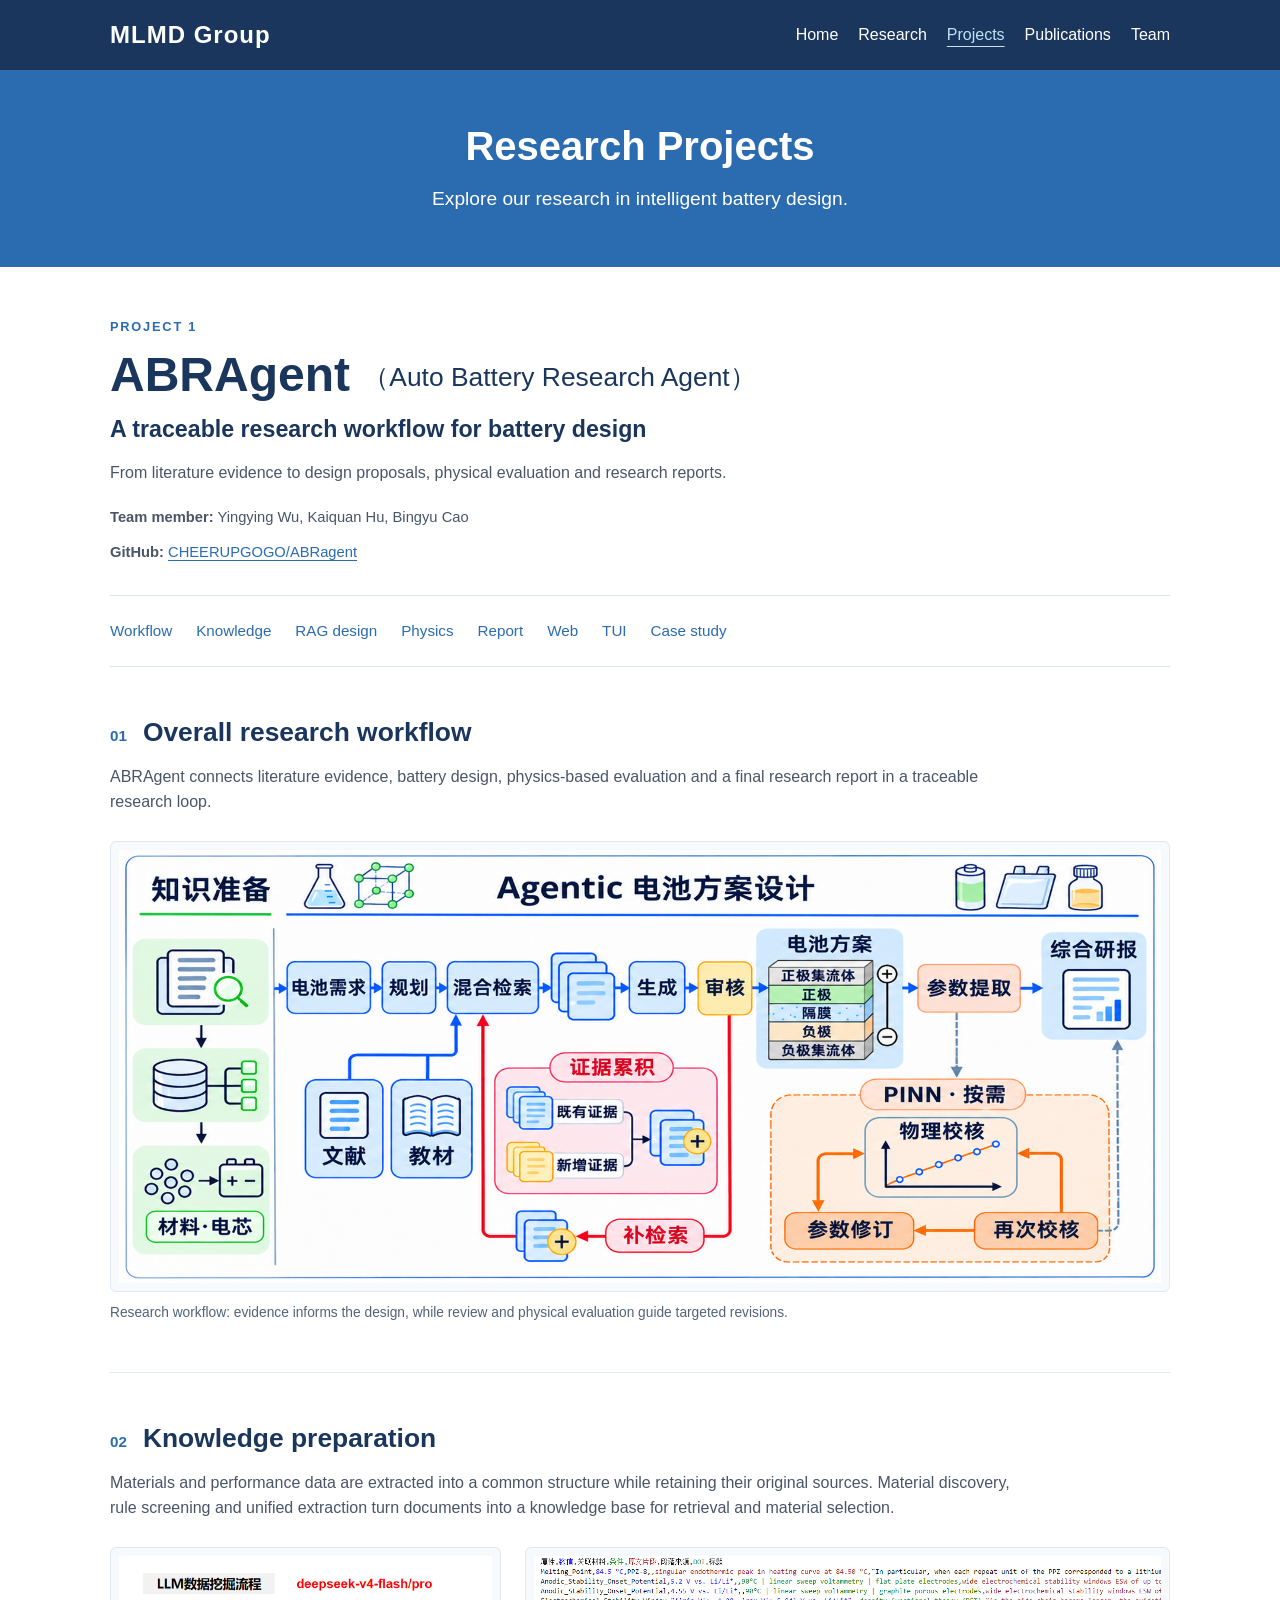
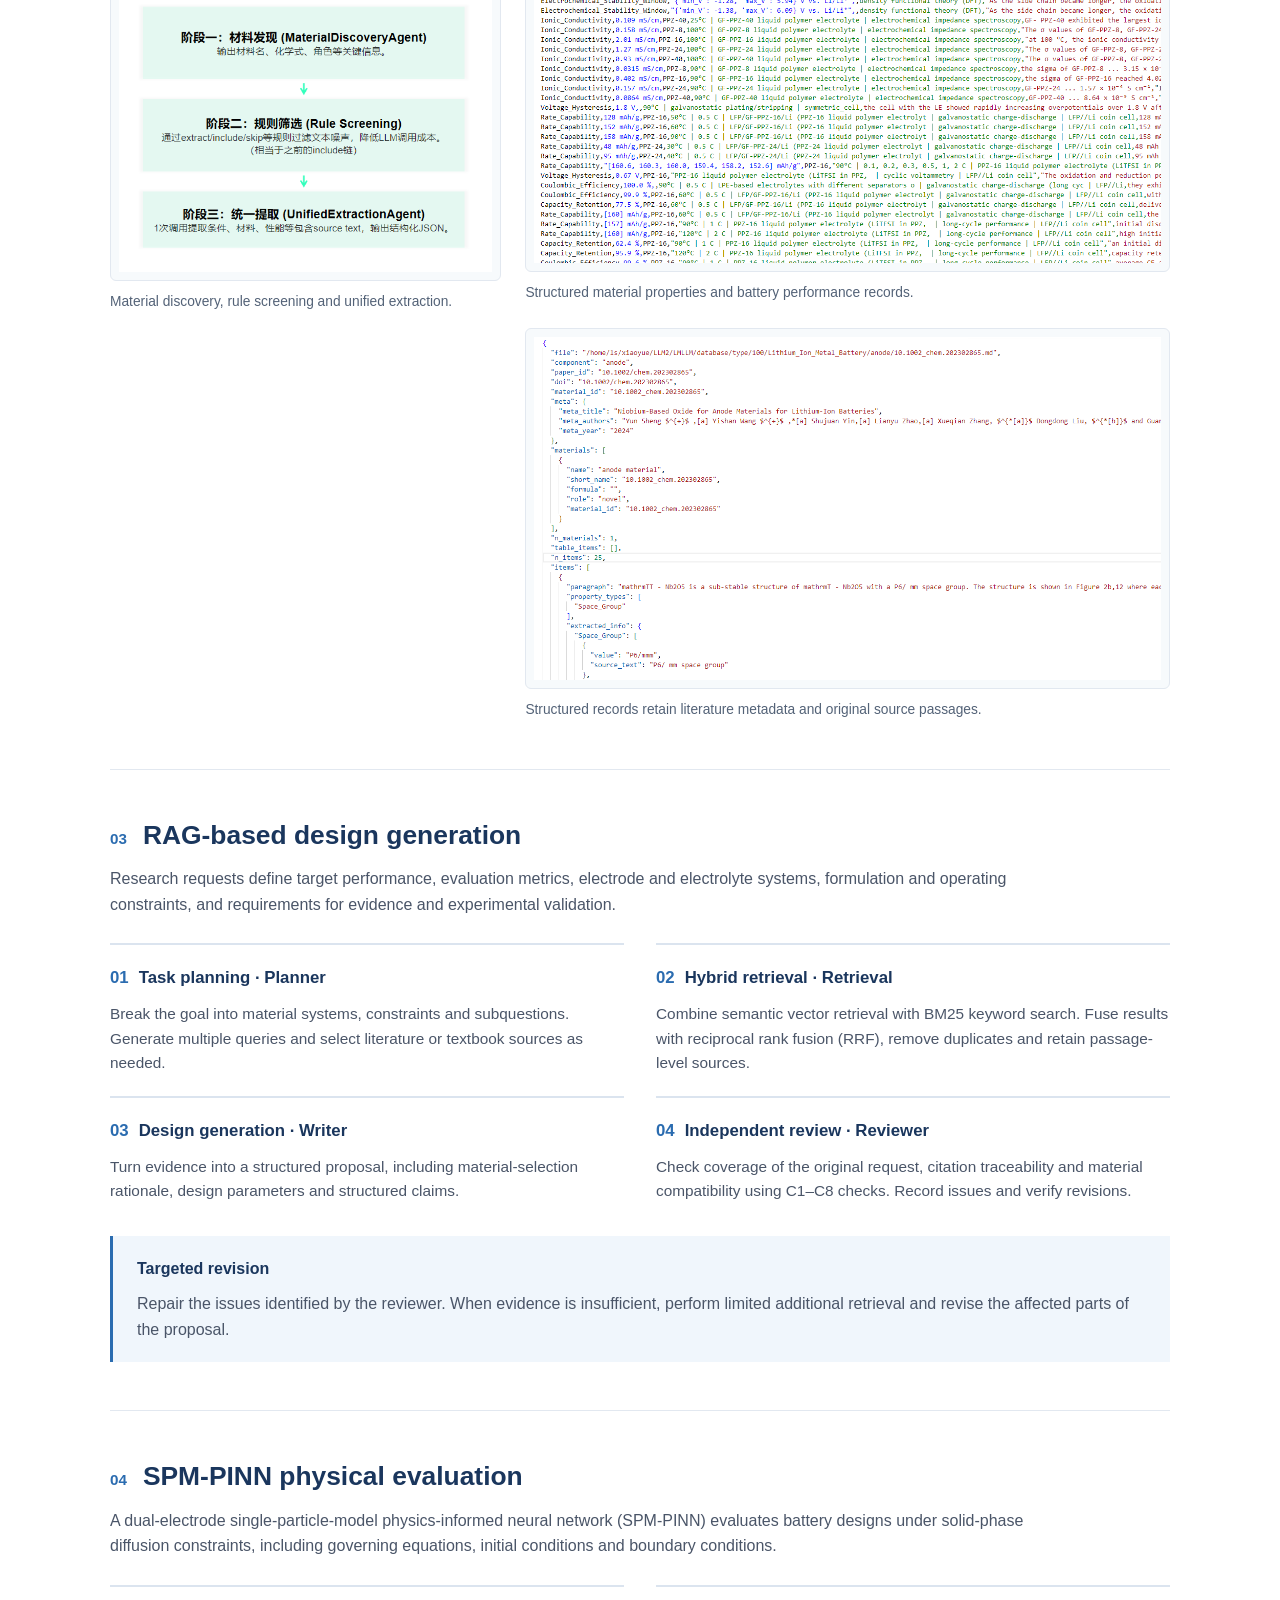
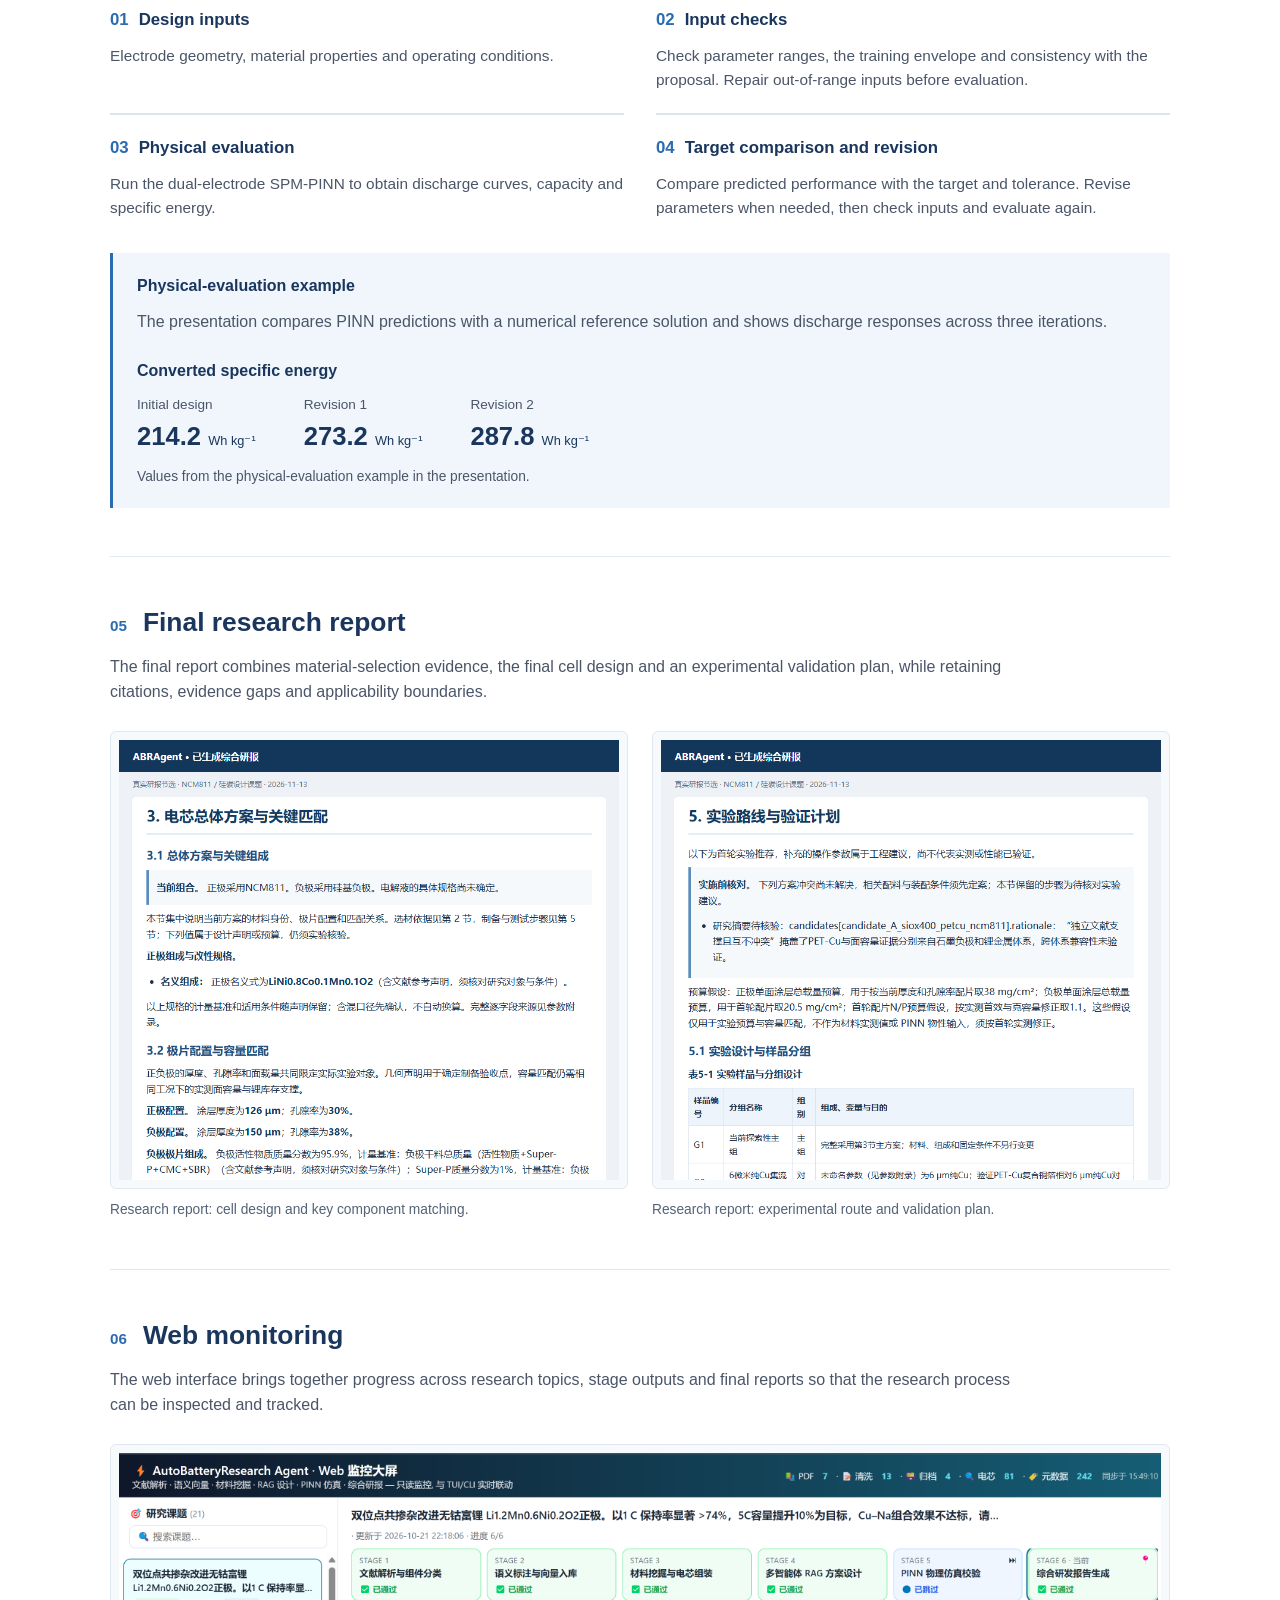
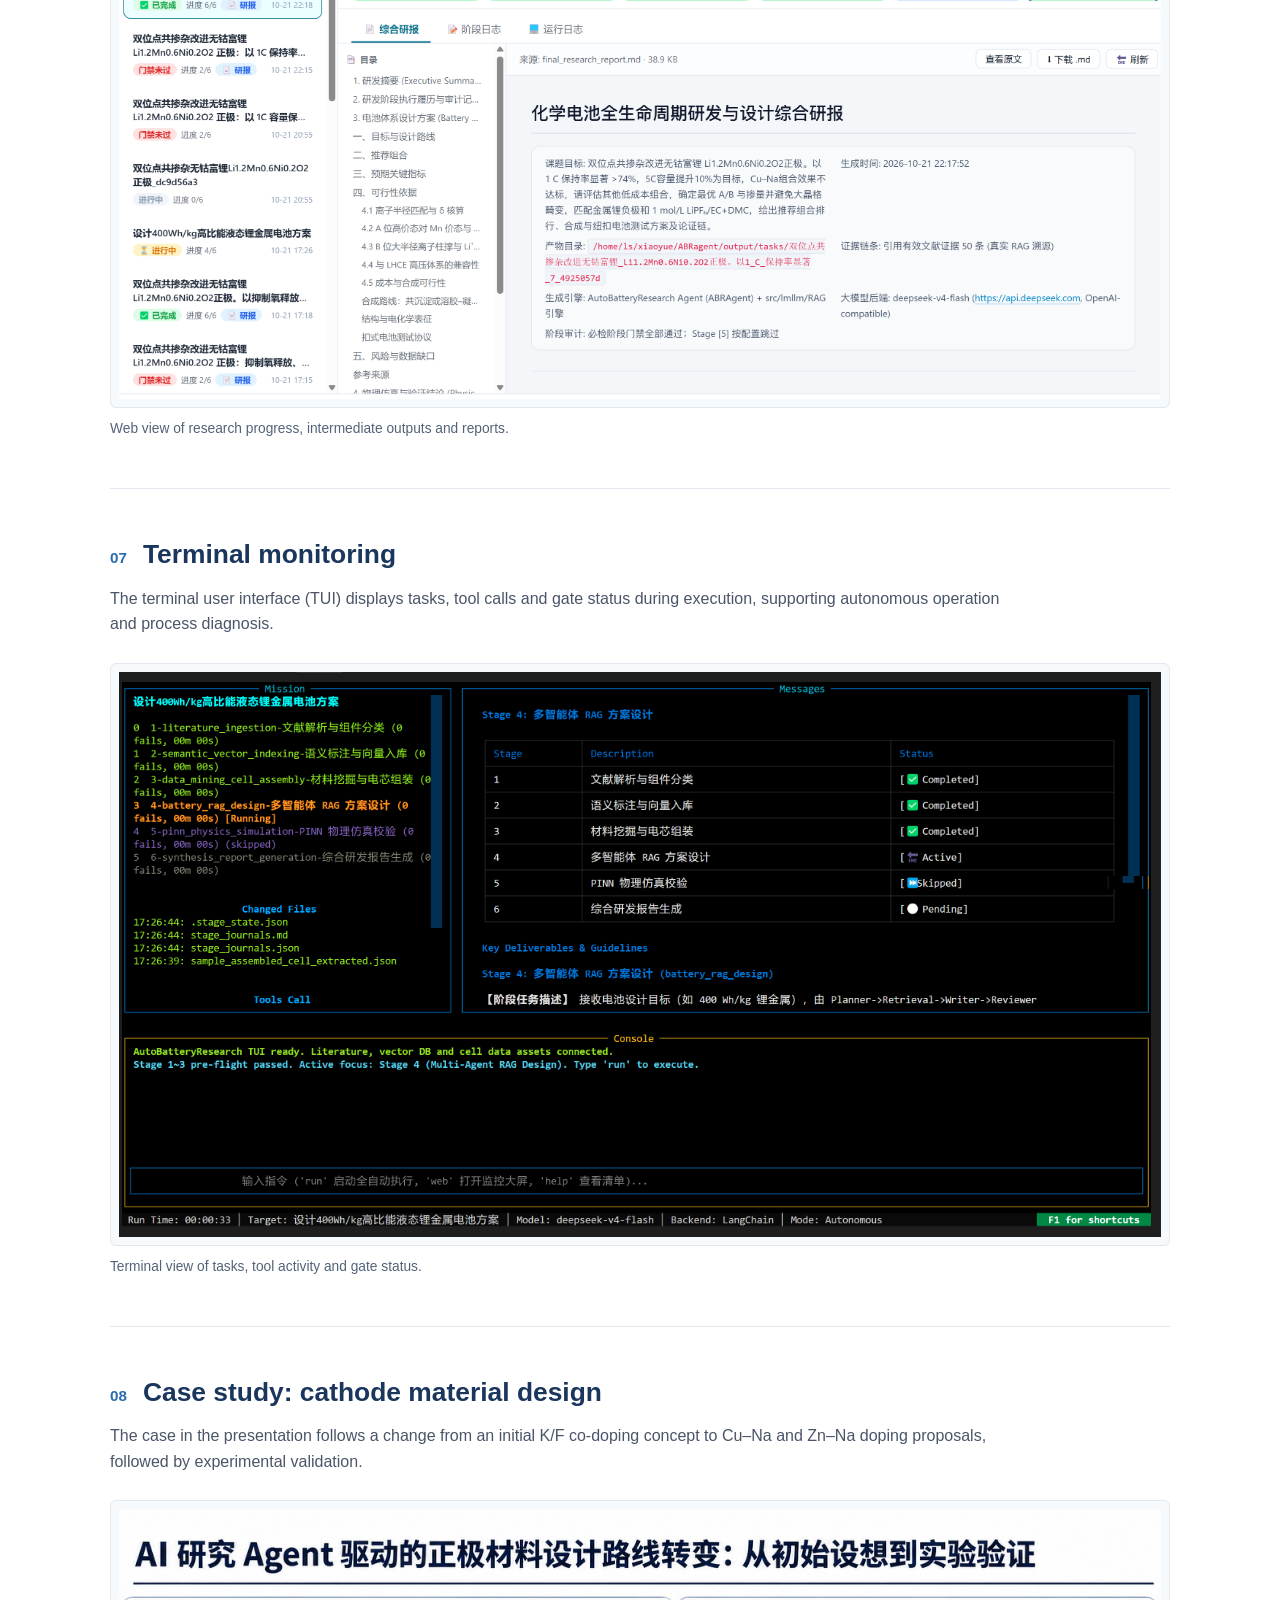
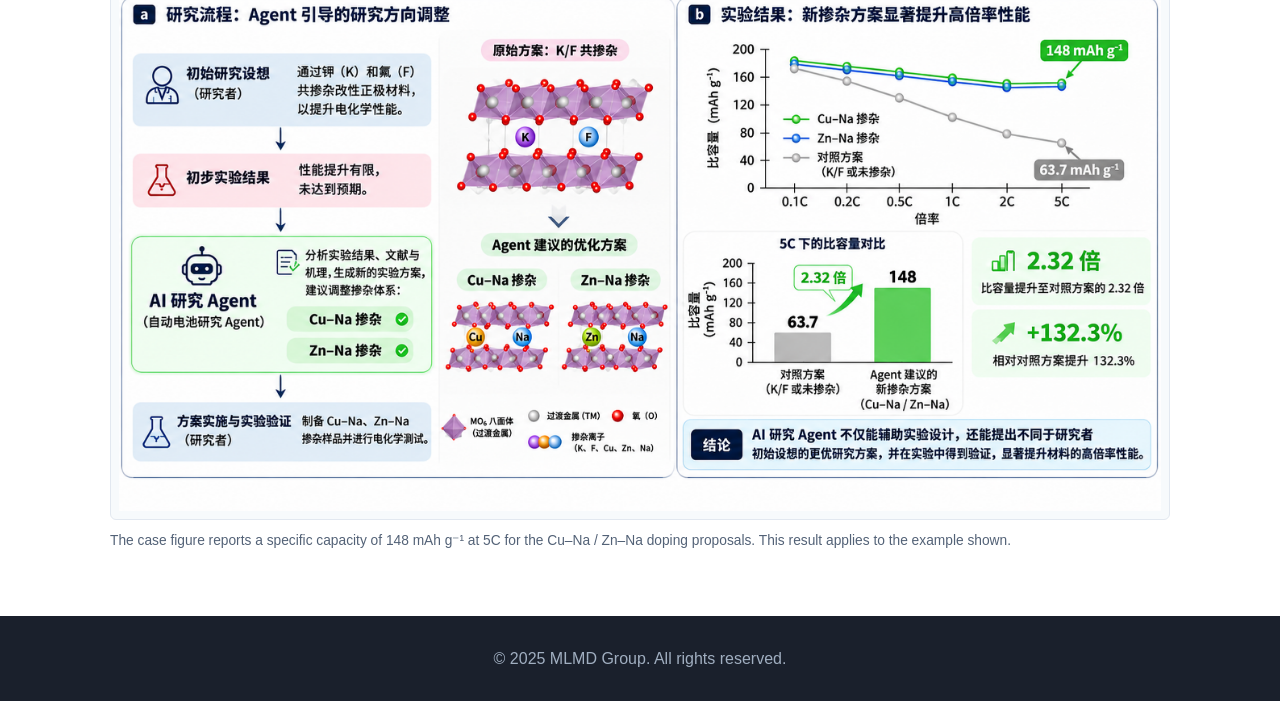
==== commit fcb10d90: "Update ABRAgent full name, team and GitHub link" ====
--- a/projects.html
+++ b/projects.html
@@ -2,7 +2,7 @@
 <html lang="en"><head><meta charset="UTF-8"><meta name="viewport" content="width=device-width, initial-scale=1.0"><meta name="description" content="ABRAgent: traceable battery research from literature evidence and RAG design to physical evaluation, reporting and monitoring."><title>Projects · ABRAgent - MLMD Group</title><link rel="stylesheet" href="style.css"><link rel="stylesheet" href="projects.css"></head>
 <body class="projects-page"><a class="skip-link" href="#main">Skip to content</a><nav class="navbar" aria-label="Main navigation"><div class="nav-container"><a class="logo-container" href="index.html"><span class="logo">MLMD Group</span></a><ul class="nav-links"><li><a href="index.html">Home</a></li><li><a href="index.html#research">Research</a></li><li><a href="projects.html" aria-current="page">Projects</a></li><li><a href="index.html#publications">Publications</a></li><li><a href="index.html#team">Team</a></li></ul></div></nav>
 <header class="hero projects-hero"><h1>Research Projects</h1><p>Explore our research in intelligent battery design.</p></header>
-<main id="main" class="container"><article id="project-1"><header class="project-header"><p class="eyebrow">PROJECT 1</p><h2>ABRAgent</h2><p class="project-subtitle">A traceable research workflow for battery design</p><p class="project-summary">From literature evidence to design proposals, physical evaluation and research reports.</p><p class="team"><strong>Principal Researchers:</strong> 吴盈盈 (Yingying Wu); 胡开泉 (Kaiquan Hu)</p></header><nav class="section-nav" aria-label="Project sections"><a href="#workflow">Workflow</a><a href="#knowledge">Knowledge</a><a href="#rag">RAG design</a><a href="#physics">Physics</a><a href="#report">Report</a><a href="#web">Web</a><a href="#terminal">TUI</a><a href="#case">Case study</a></nav>
+<main id="main" class="container"><article id="project-1"><header class="project-header"><p class="eyebrow">PROJECT 1</p><h2>ABRAgent <span class="project-full-name">（Auto Battery Research Agent）</span></h2><p class="project-subtitle">A traceable research workflow for battery design</p><p class="project-summary">From literature evidence to design proposals, physical evaluation and research reports.</p><p class="team"><strong>Team member:</strong> Yingying Wu, Kaiquan Hu, Bingyu Cao</p><p class="project-repository"><strong>GitHub:</strong> <a href="https://github.com/CHEERUPGOGO/ABRagent" target="_blank" rel="noopener noreferrer">CHEERUPGOGO/ABRagent</a></p></header><nav class="section-nav" aria-label="Project sections"><a href="#workflow">Workflow</a><a href="#knowledge">Knowledge</a><a href="#rag">RAG design</a><a href="#physics">Physics</a><a href="#report">Report</a><a href="#web">Web</a><a href="#terminal">TUI</a><a href="#case">Case study</a></nav>
 <section class="project-section" id="workflow" aria-labelledby="workflow-title"><h3 id="workflow-title"><span>01</span>Overall research workflow</h3><p class="section-intro">ABRAgent connects literature evidence, battery design, physics-based evaluation and a final research report in a traceable research loop.</p><div class="stack"><figure><a href="assets/abragent/image2.png" target="_blank" rel="noopener" aria-label="View full-size image: Research workflow: evidence informs the design, while review and physical evaluation guide targeted revisions."><img src="assets/abragent/image2.png" width="1757" height="731" alt="Research workflow: evidence informs the design, while review and physical evaluation guide targeted revisions." ></a><figcaption>Research workflow: evidence informs the design, while review and physical evaluation guide targeted revisions.</figcaption></figure></div></section>
 <section class="project-section" id="knowledge" aria-labelledby="knowledge-title"><h3 id="knowledge-title"><span>02</span>Knowledge preparation</h3><p class="section-intro">Materials and performance data are extracted into a common structure while retaining their original sources. Material discovery, rule screening and unified extraction turn documents into a knowledge base for retrieval and material selection.</p><div class="knowledge-layout"><figure><a href="assets/abragent/image3.png" target="_blank" rel="noopener" aria-label="View full-size image: Material discovery, rule screening and unified extraction."><img src="assets/abragent/image3.png" width="597" height="506" alt="Material discovery, rule screening and unified extraction." loading="lazy"></a><figcaption>Material discovery, rule screening and unified extraction.</figcaption></figure><div class="stack"><figure><a href="assets/abragent/image4.png" target="_blank" rel="noopener" aria-label="View full-size image: Structured material properties and battery performance records."><img src="assets/abragent/image4.png" width="1226" height="601" alt="Structured material properties and battery performance records." loading="lazy"></a><figcaption>Structured material properties and battery performance records.</figcaption></figure><figure><a href="assets/abragent/image5.png" target="_blank" rel="noopener" aria-label="View full-size image: Structured records retain literature metadata and original source passages."><img src="assets/abragent/image5.png" width="1222" height="668" alt="Structured records retain literature metadata and original source passages." loading="lazy"></a><figcaption>Structured records retain literature metadata and original source passages.</figcaption></figure></div></div></section>
 <section class="project-section" id="rag" aria-labelledby="rag-title"><h3 id="rag-title"><span>03</span>RAG-based design generation</h3><p class="section-intro">Research requests define target performance, evaluation metrics, electrode and electrolyte systems, formulation and operating constraints, and requirements for evidence and experimental validation.</p><ol class="process"><li><h4>Task planning · Planner</h4><p>Break the goal into material systems, constraints and subquestions. Generate multiple queries and select literature or textbook sources as needed.</p></li><li><h4>Hybrid retrieval · Retrieval</h4><p>Combine semantic vector retrieval with BM25 keyword search. Fuse results with reciprocal rank fusion (RRF), remove duplicates and retain passage-level sources.</p></li><li><h4>Design generation · Writer</h4><p>Turn evidence into a structured proposal, including material-selection rationale, design parameters and structured claims.</p></li><li><h4>Independent review · Reviewer</h4><p>Check coverage of the original request, citation traceability and material compatibility using C1–C8 checks. Record issues and verify revisions.</p></li></ol><aside class="research-note"><h4>Targeted revision</h4><p>Repair the issues identified by the reviewer. When evidence is insufficient, perform limited additional retrieval and revise the affected parts of the proposal.</p></aside></section>
--- a/projects.css
+++ b/projects.css
@@ -8,4 +8,5 @@
 .process{list-style:none;counter-reset:step;display:grid;grid-template-columns:1fr 1fr;gap:0 32px}.process li{counter-increment:step;border-top:2px solid #dbe4ef;padding:20px 0}.process h4{font-size:1.05rem}.process h4:before{content:counter(step,decimal-leading-zero);color:#2b6cb0;margin-right:10px}.process p{color:#4a5568;font-size:.96rem}.research-note{background:#f0f6fc;border-left:3px solid #2b6cb0;padding:20px 24px;margin-top:12px}.research-note p{color:#4a5568}h4{color:#1a365d;margin-bottom:10px;font-size:1rem}.metric-title{margin-top:24px}.energy-results{display:flex;flex-wrap:wrap;gap:24px 48px}.energy-results dt{font-size:.85rem;color:#4a5568}.energy-results dd{font-size:1.6rem;font-weight:700;color:#1a365d}.energy-results small{font-size:.8rem;font-weight:400}
 a:focus-visible{outline:3px solid #d69e2e;outline-offset:4px}.skip-link{position:absolute;left:12px;top:-80px;padding:10px 16px;background:white;color:#1a365d;z-index:200}.skip-link:focus{top:10px}
 @media(max-width:768px){.projects-hero{padding:36px 20px}.projects-hero h1{font-size:2rem}.project-header{padding-top:32px}.project-header h2{font-size:2.5rem}.project-subtitle{font-size:1.2rem}.project-section h3{font-size:1.4rem}.project-section{padding:32px 0;scroll-margin-top:170px}.figure-pair,.knowledge-layout,.process{grid-template-columns:1fr}.section-nav{gap:10px 20px}}
-@media(prefers-reduced-motion:reduce){*{scroll-behavior:auto!important;transition:none!important}}+@media(prefers-reduced-motion:reduce){*{scroll-behavior:auto!important;transition:none!important}}
+.project-header h2 .project-full-name{font-size:.55em;font-weight:500;display:inline-block;vertical-align:middle;line-height:1.4}.project-repository{margin-top:12px;font-size:.92rem;color:#4a5568}.project-repository a{color:#2b6cb0;text-underline-offset:3px;overflow-wrap:anywhere}
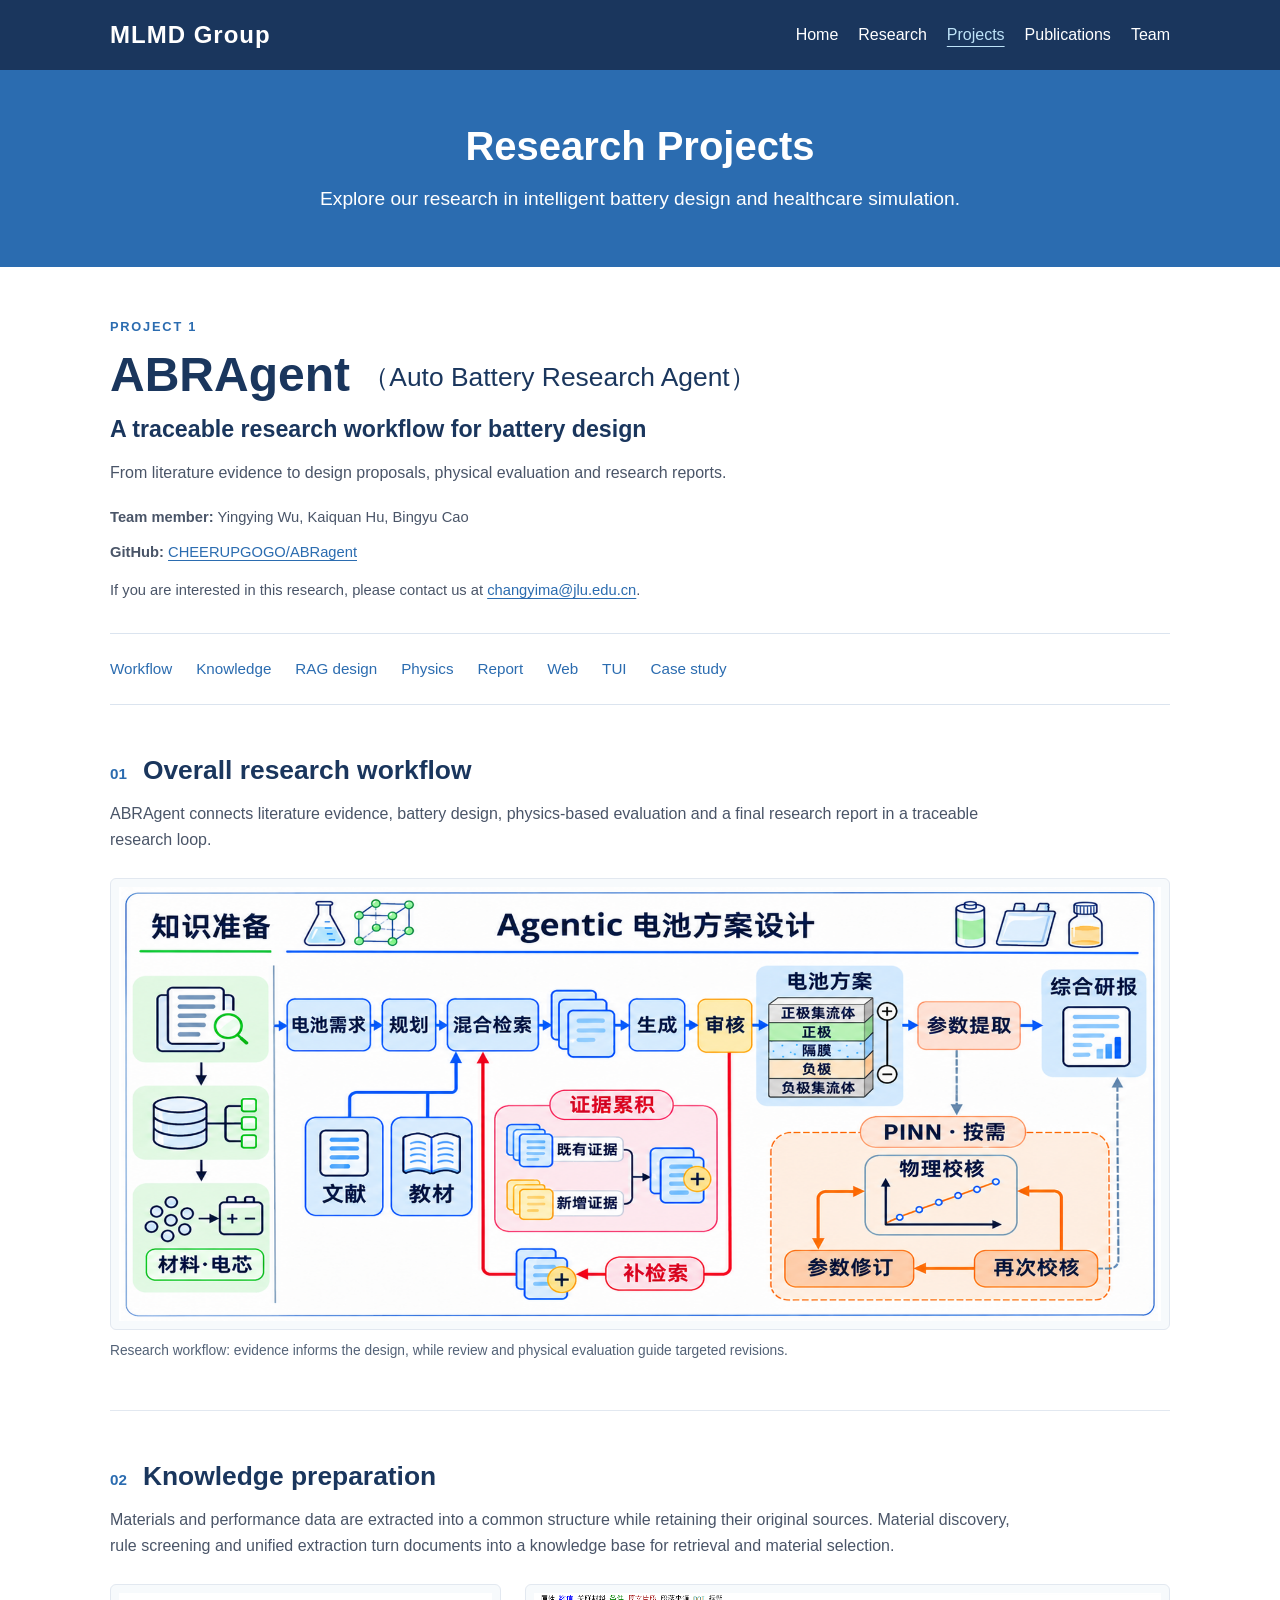
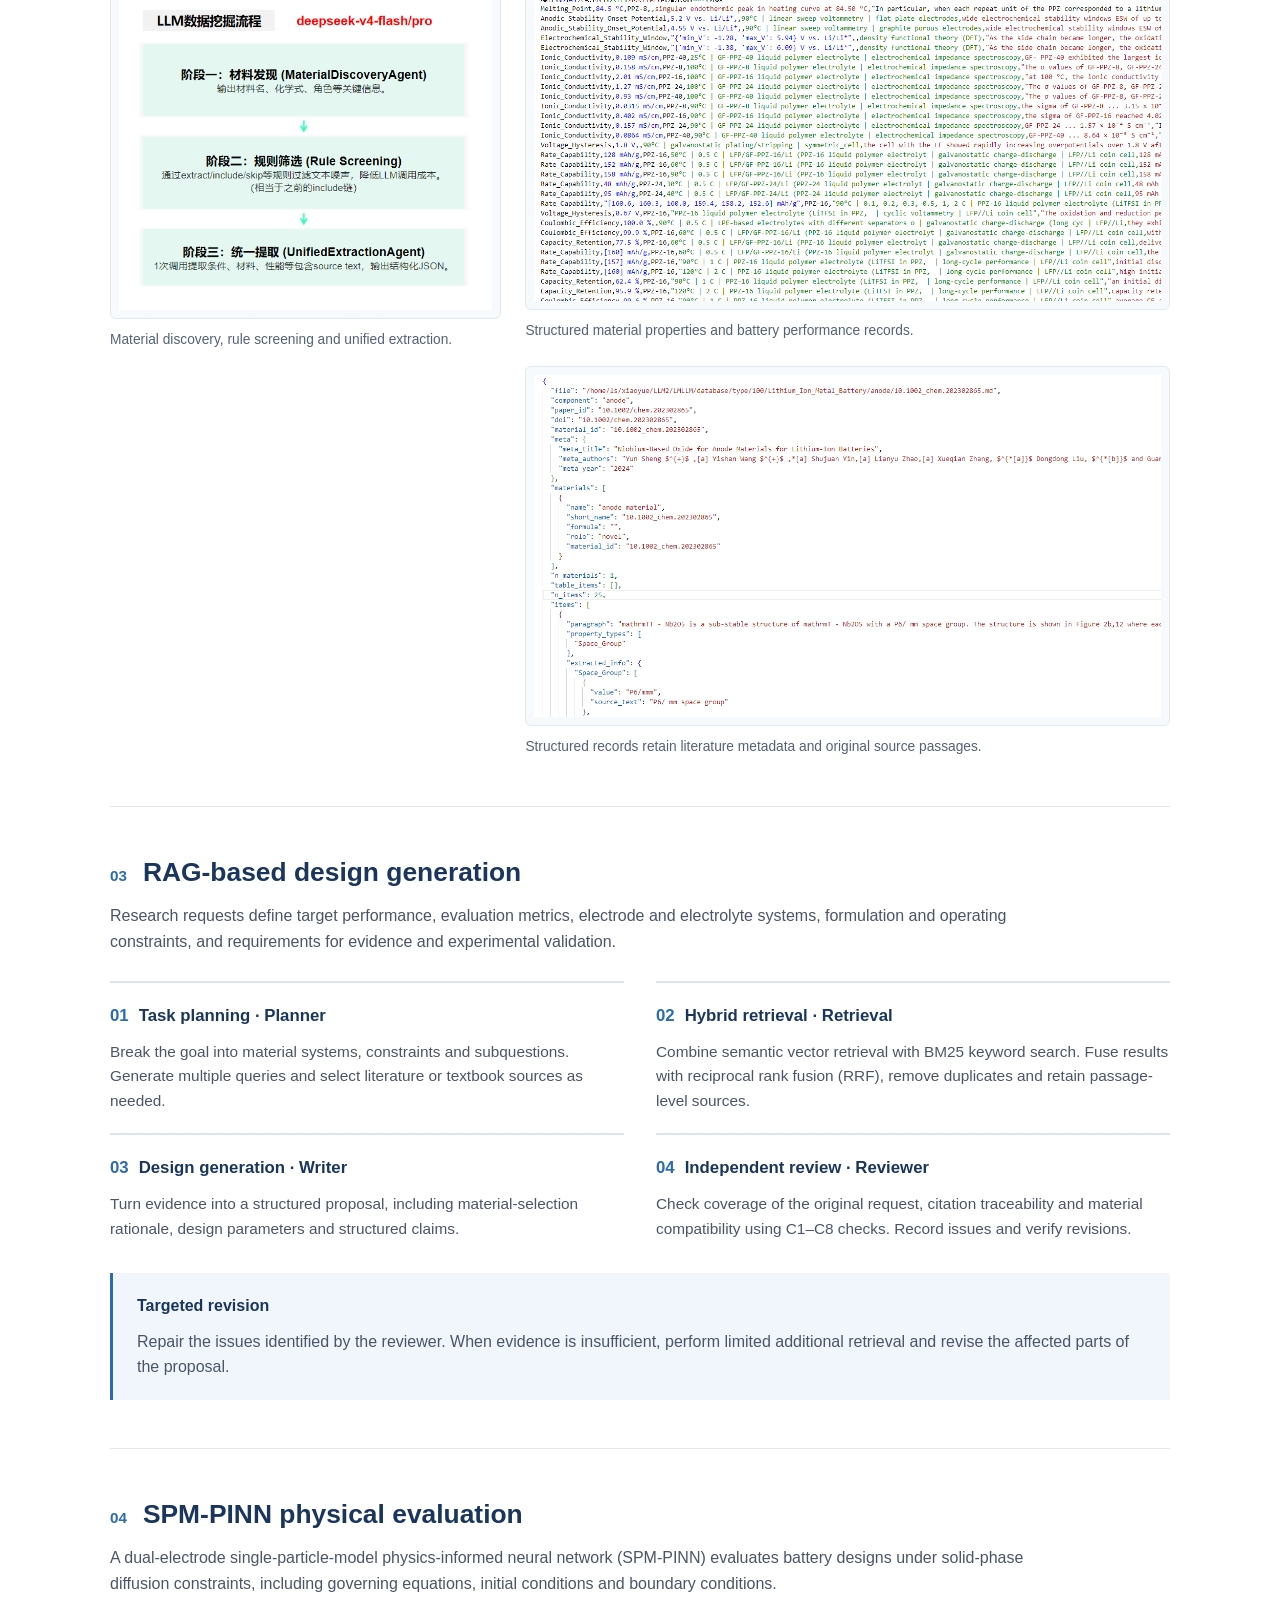
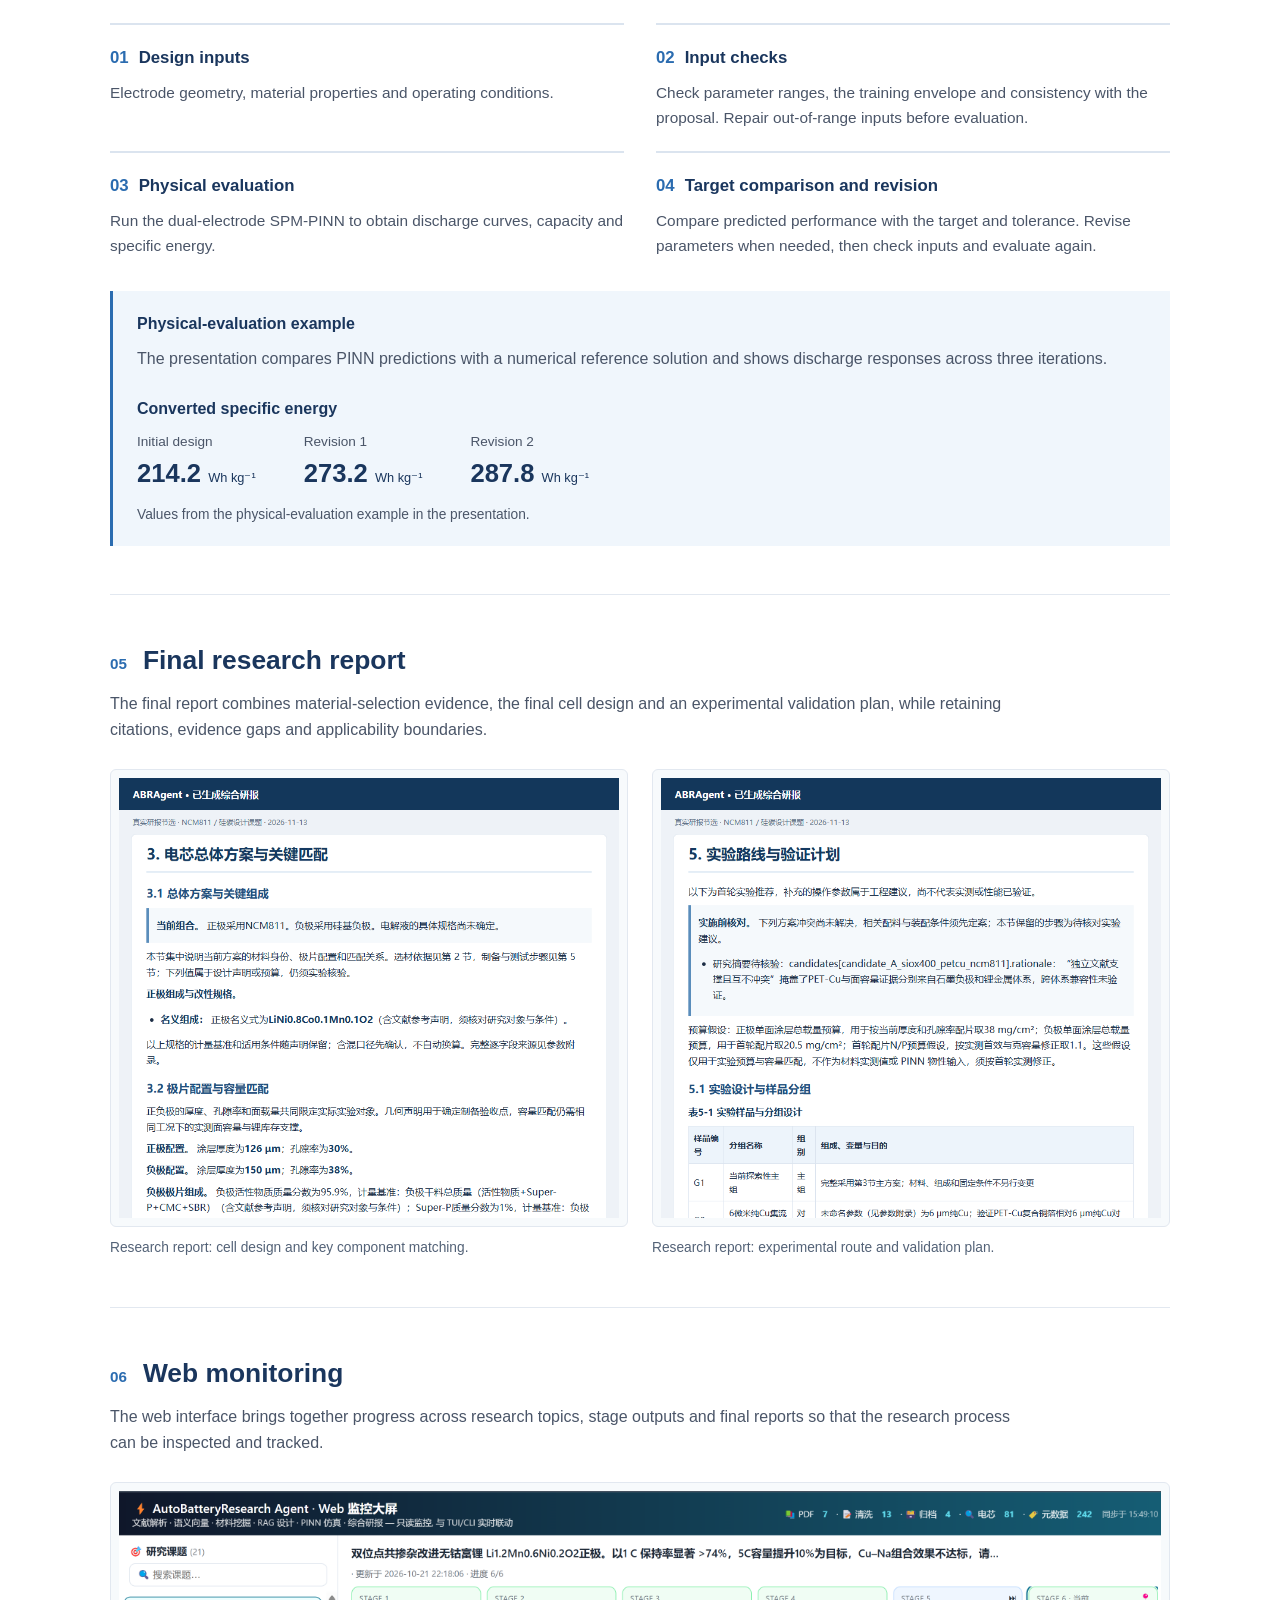
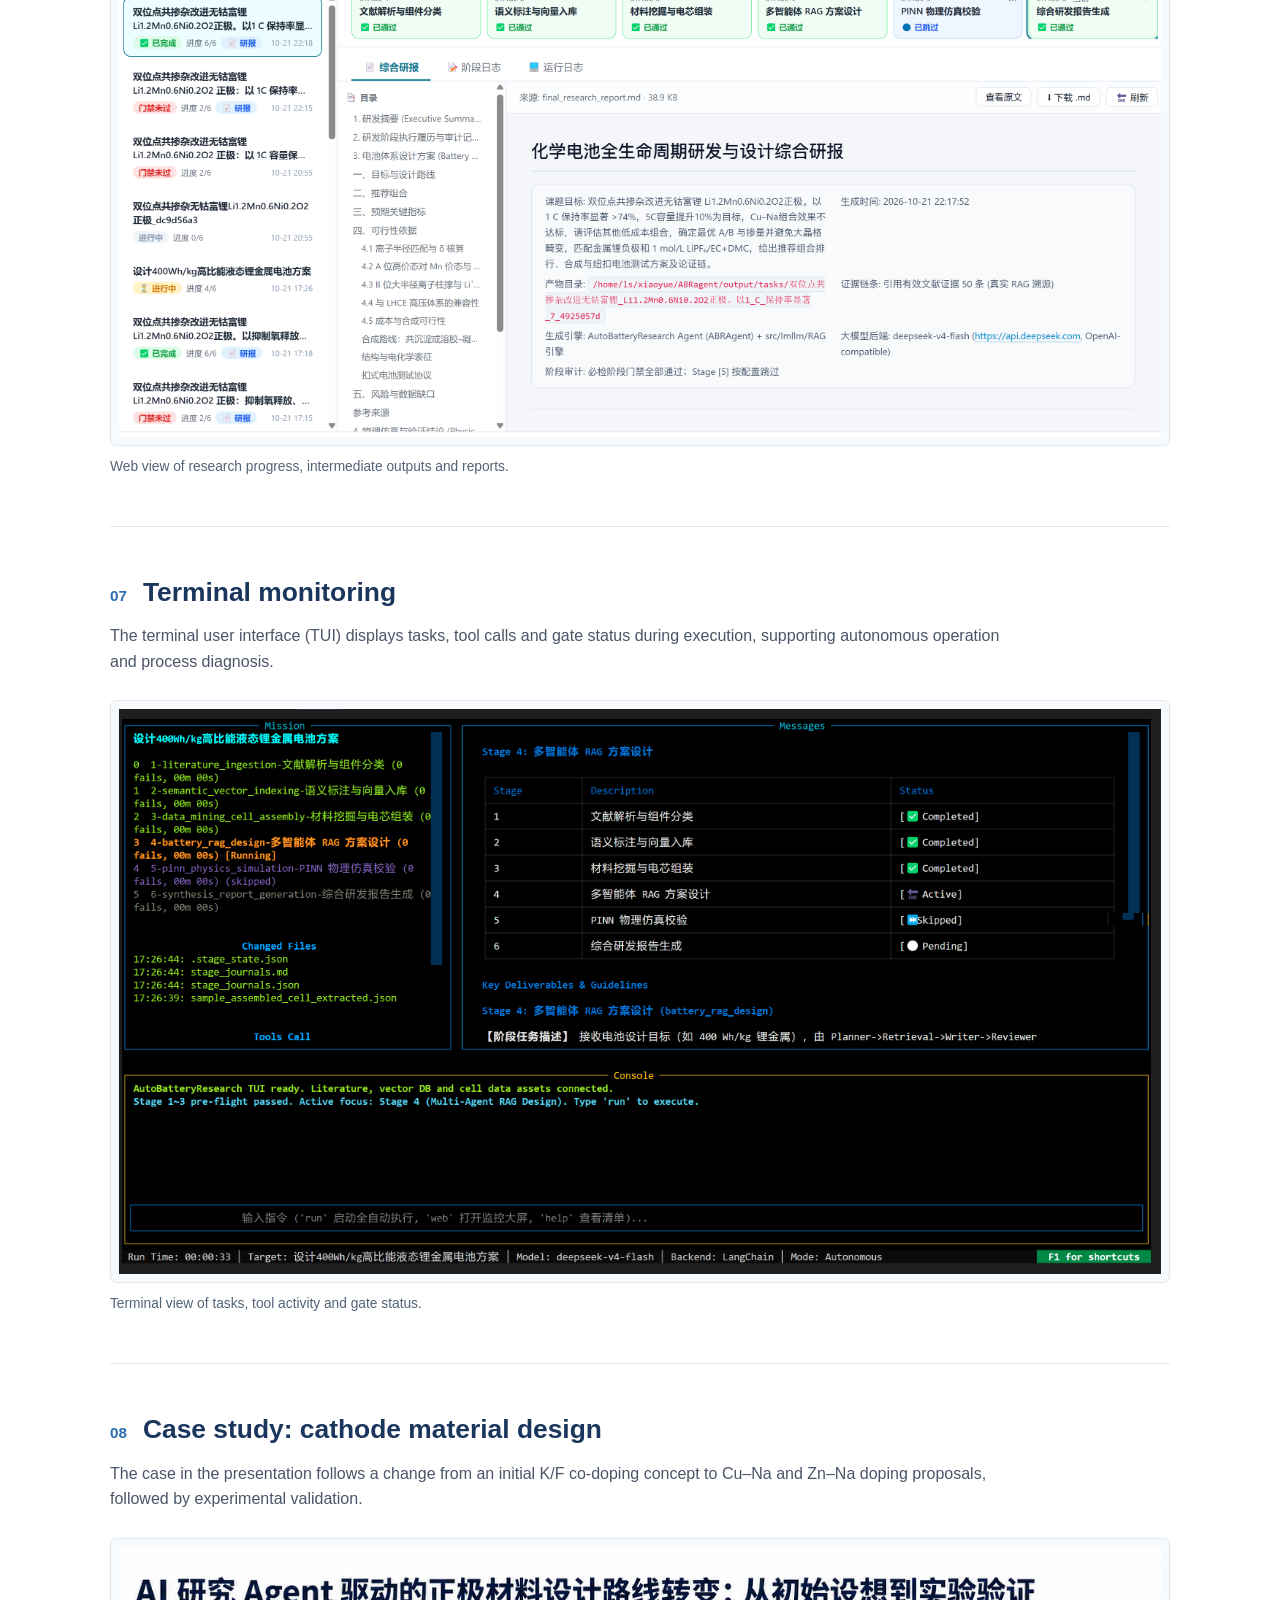
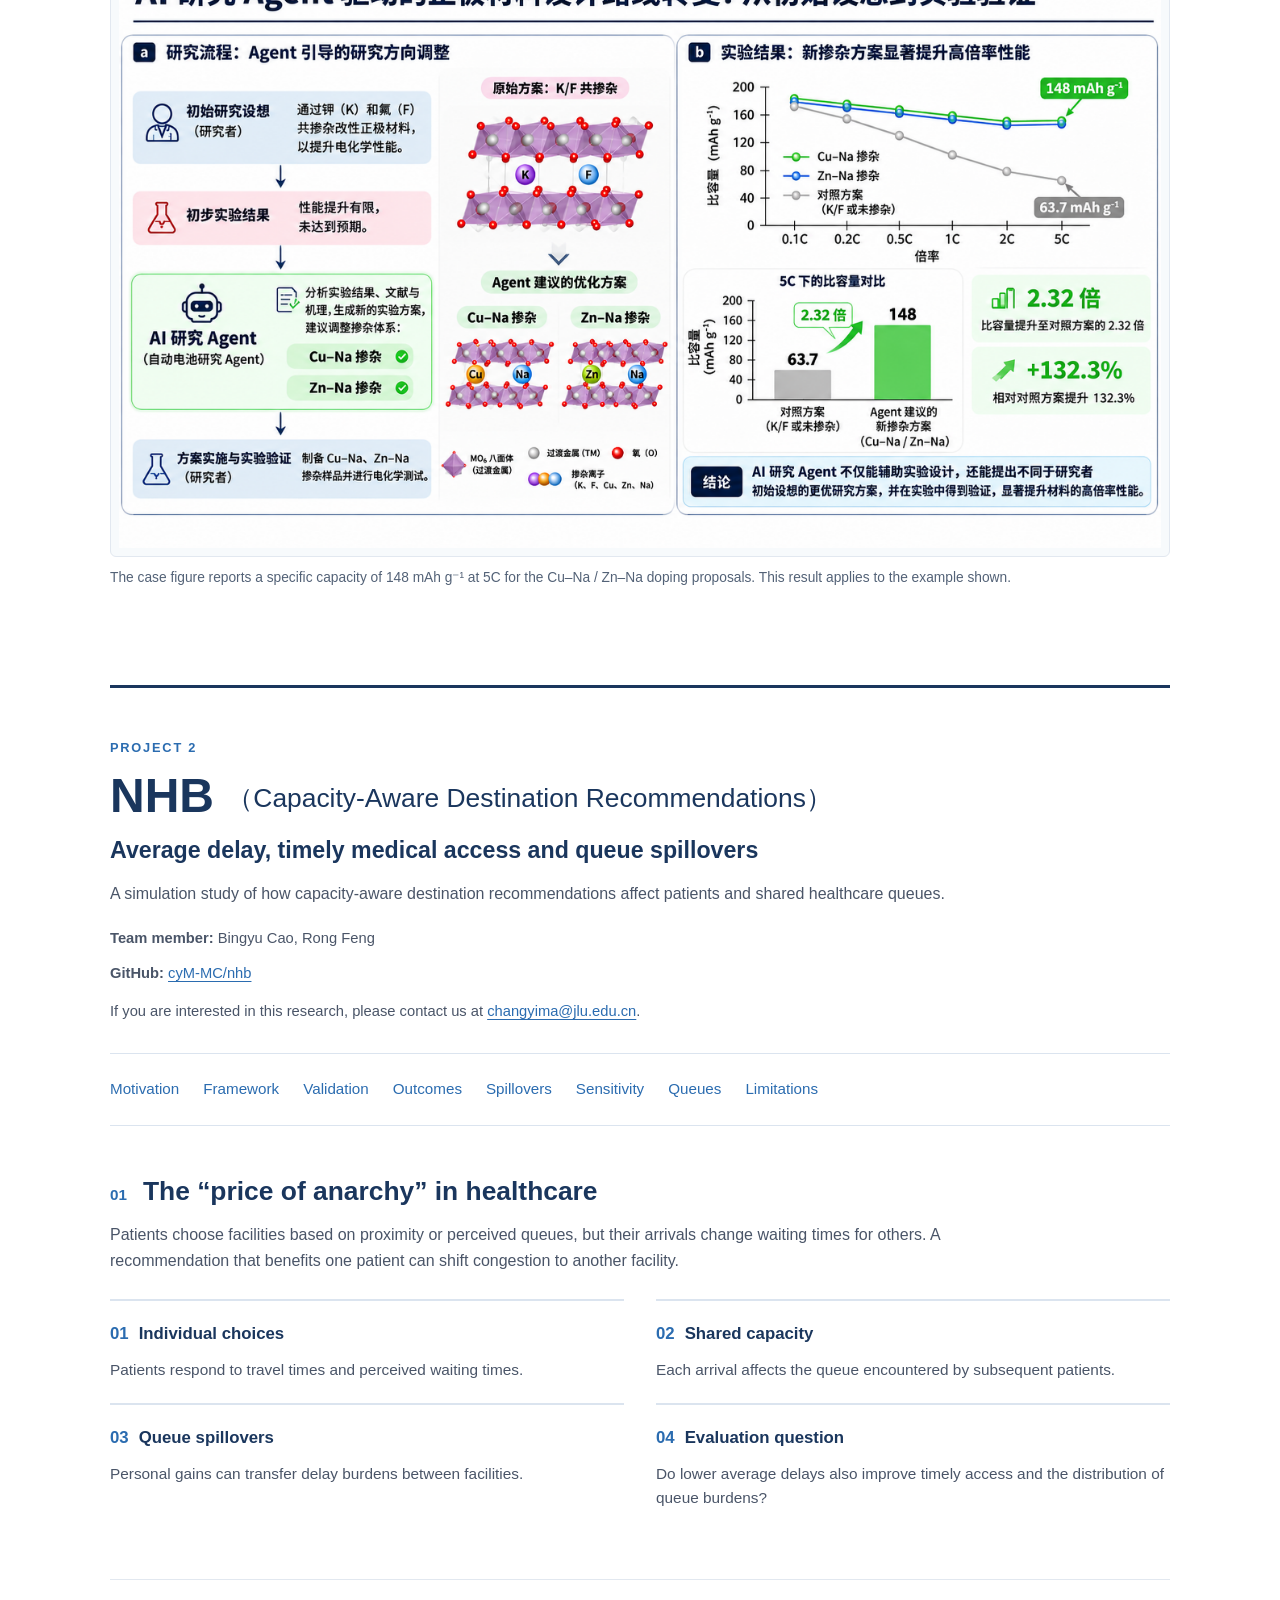
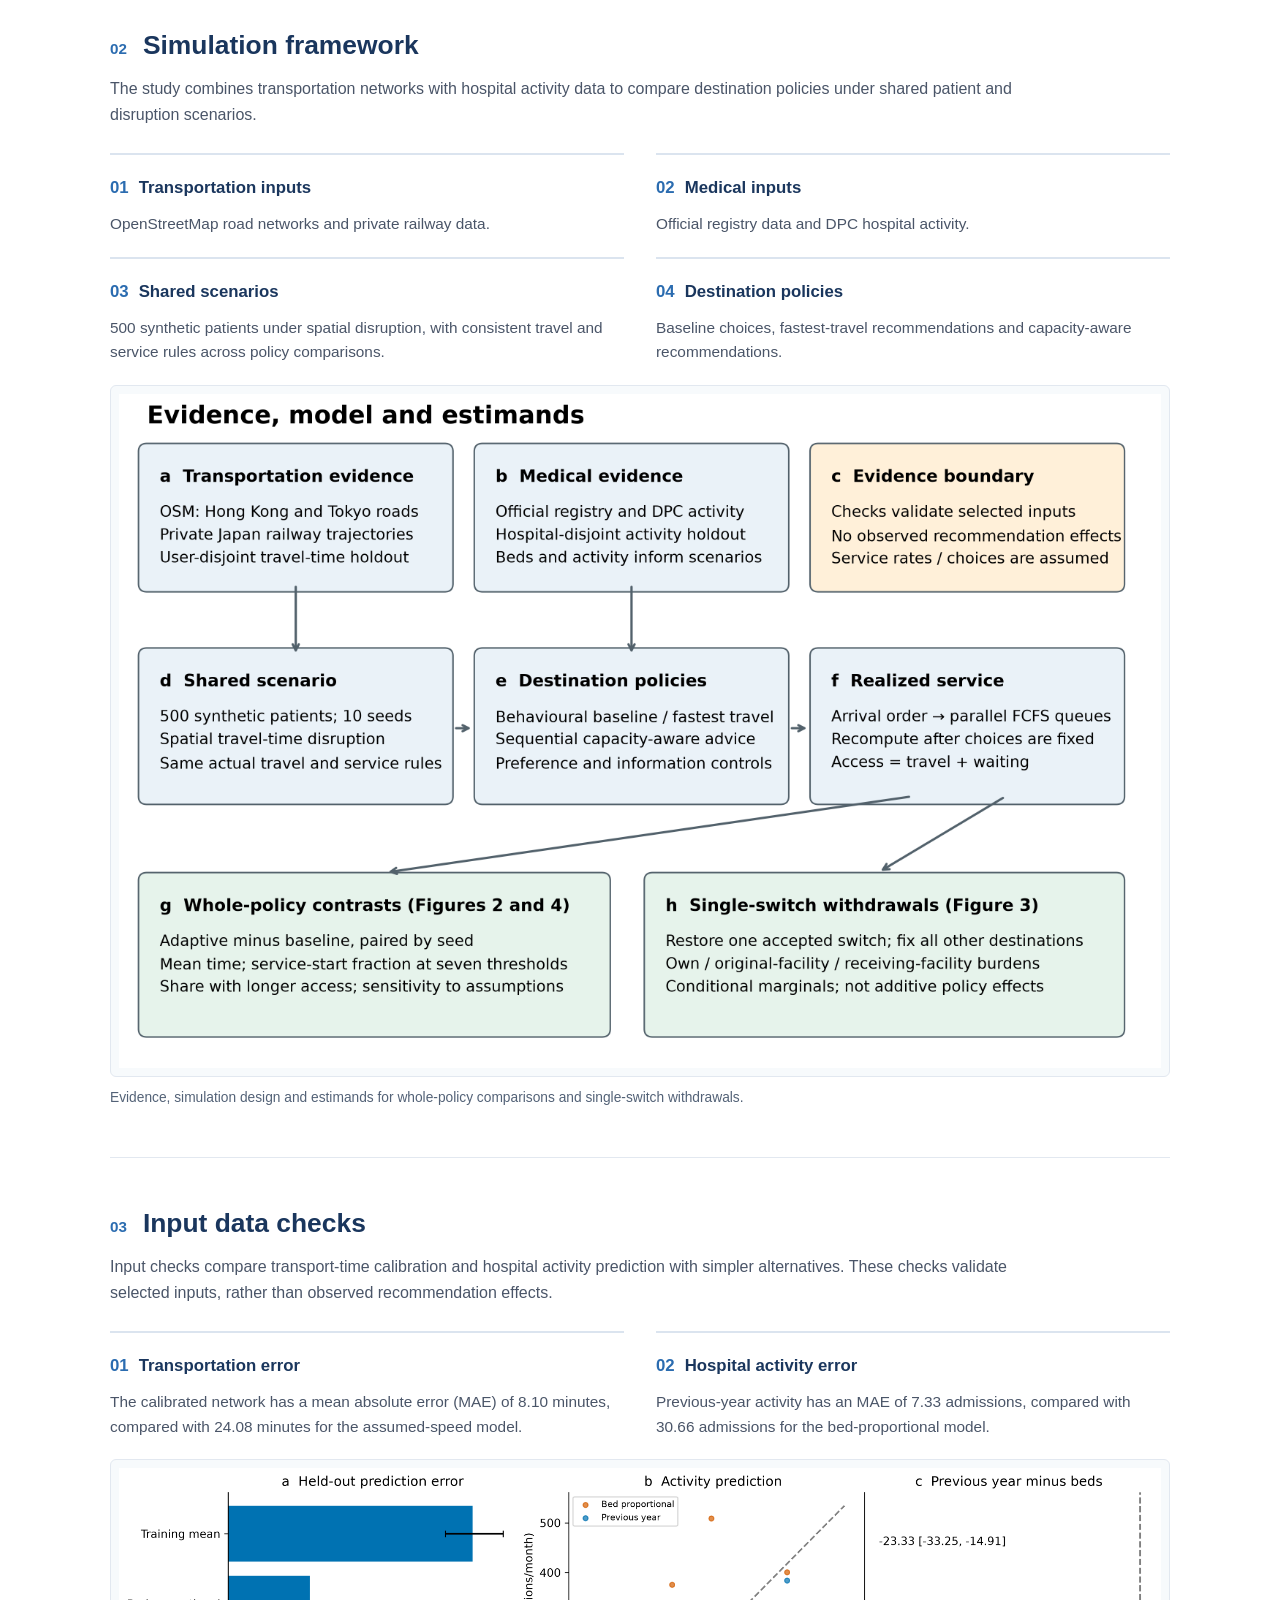
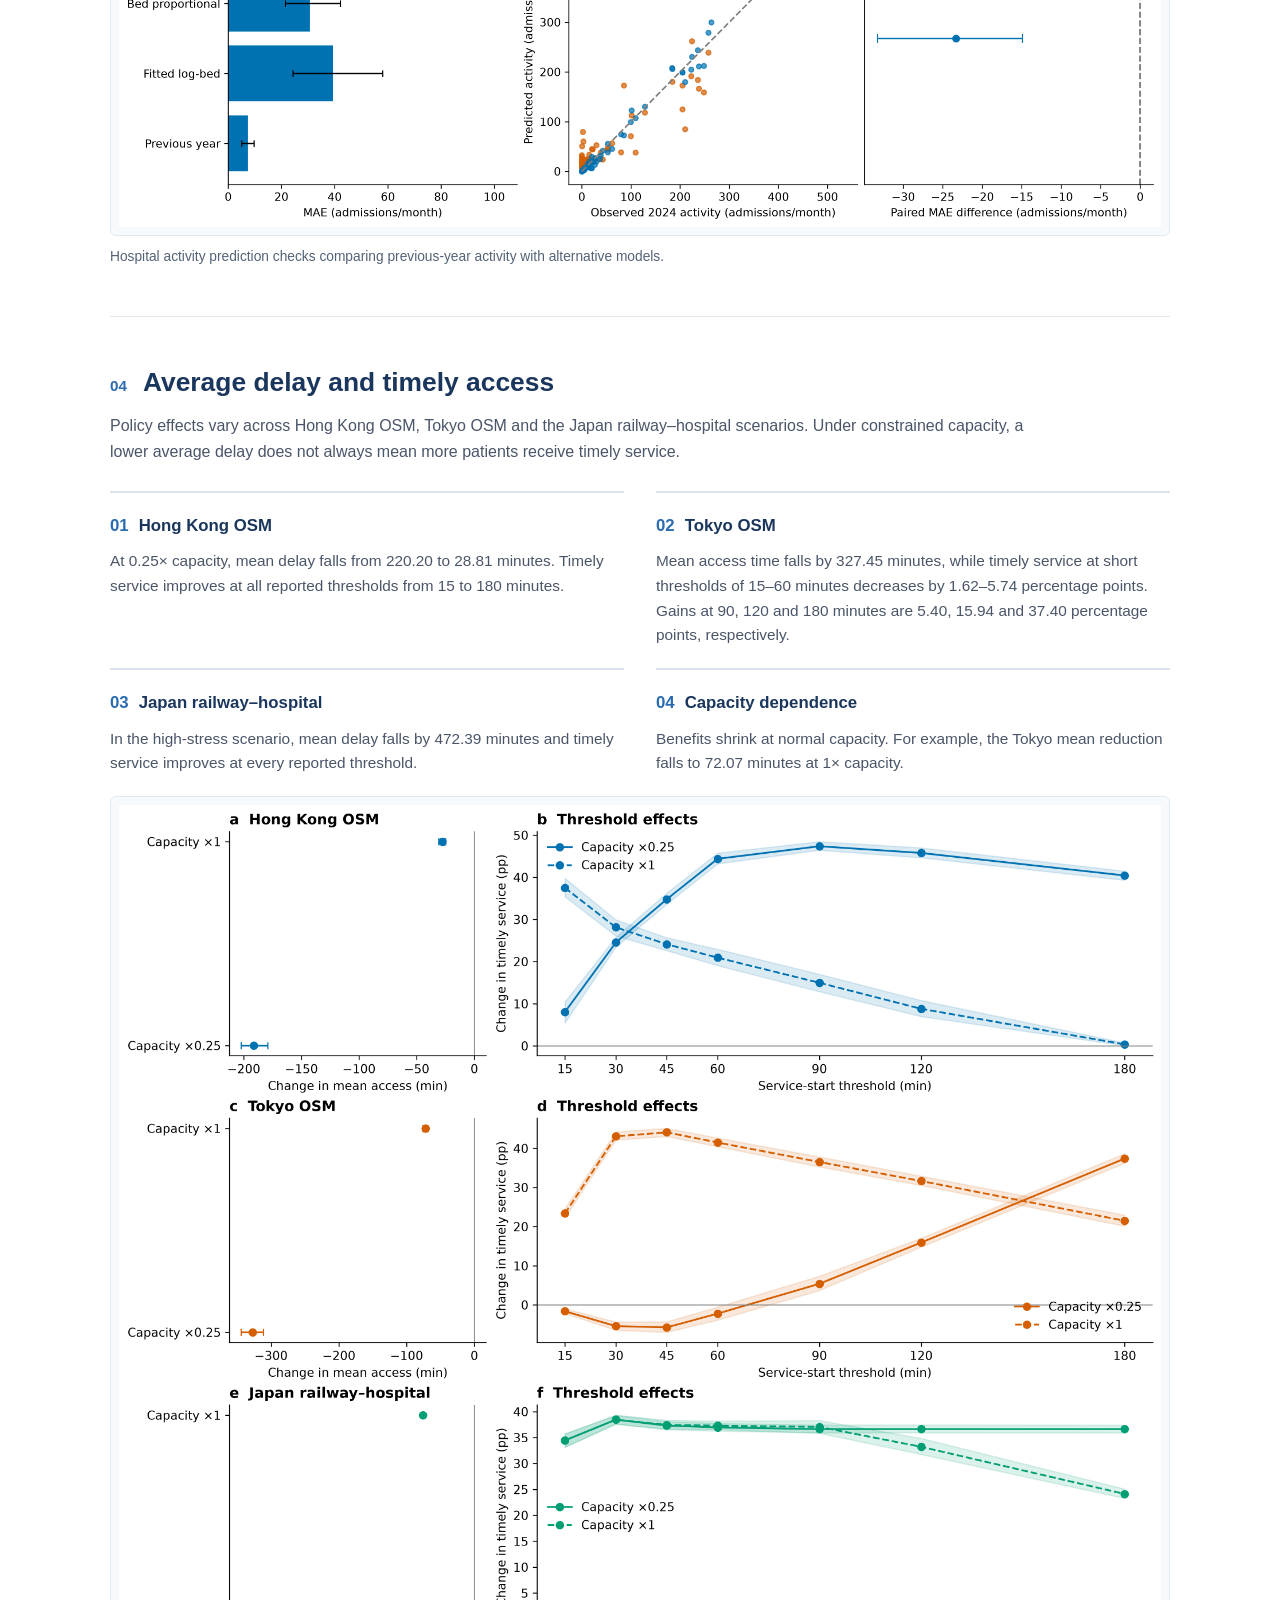
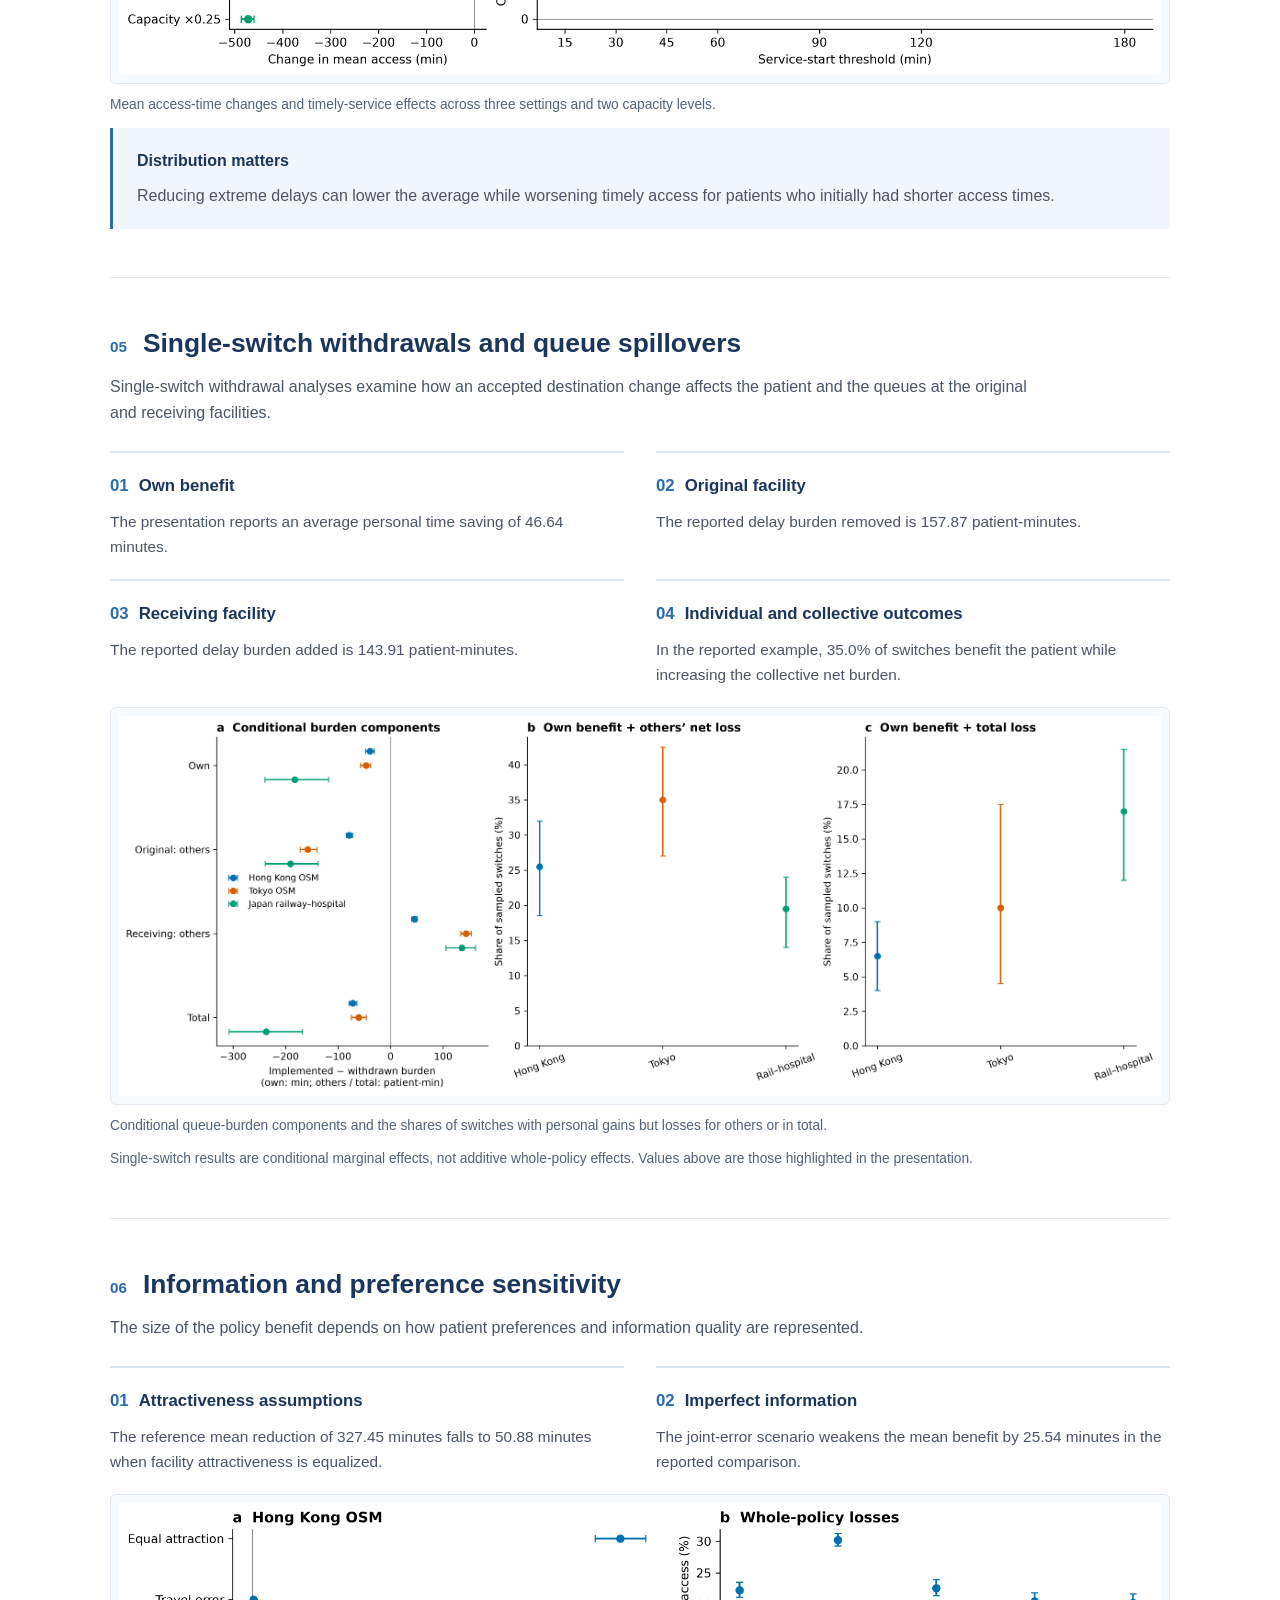
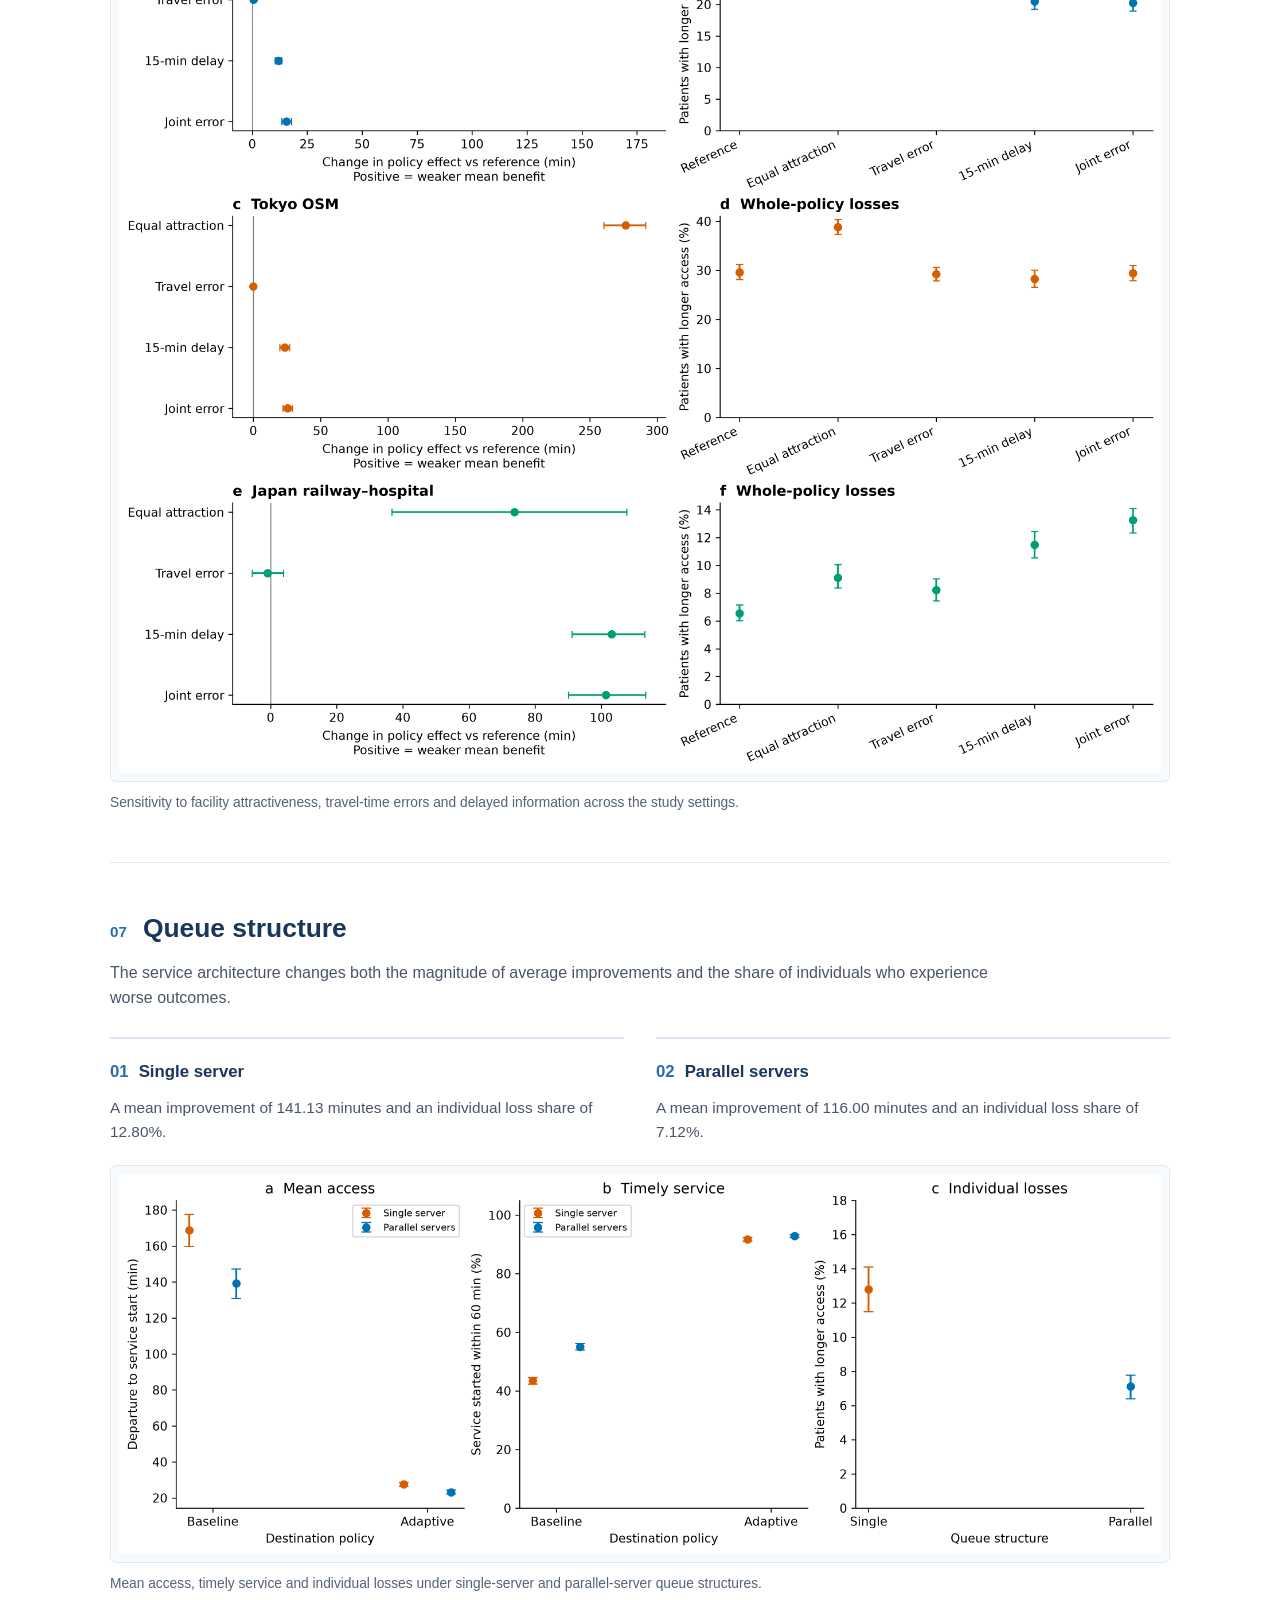
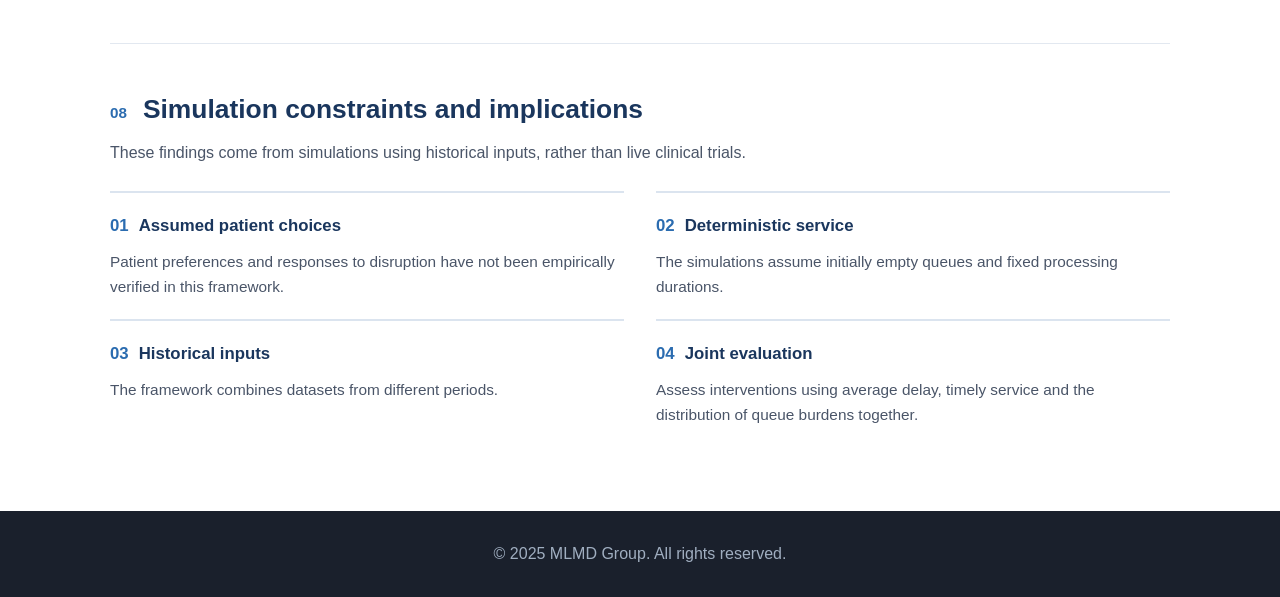
==== commit 95c4f602: "Add NHB research project and contact links for both projects" ====
--- a/projects.html
+++ b/projects.html
@@ -1,8 +1,8 @@
 <!DOCTYPE html>
-<html lang="en"><head><meta charset="UTF-8"><meta name="viewport" content="width=device-width, initial-scale=1.0"><meta name="description" content="ABRAgent: traceable battery research from literature evidence and RAG design to physical evaluation, reporting and monitoring."><title>Projects · ABRAgent - MLMD Group</title><link rel="stylesheet" href="style.css"><link rel="stylesheet" href="projects.css"></head>
+<html lang="en"><head><meta charset="UTF-8"><meta name="viewport" content="width=device-width, initial-scale=1.0"><meta name="description" content="Explore MLMD research projects: ABRAgent battery research and NHB capacity-aware medical destination recommendations."><title>Research Projects - MLMD Group</title><link rel="stylesheet" href="style.css"><link rel="stylesheet" href="projects.css"></head>
 <body class="projects-page"><a class="skip-link" href="#main">Skip to content</a><nav class="navbar" aria-label="Main navigation"><div class="nav-container"><a class="logo-container" href="index.html"><span class="logo">MLMD Group</span></a><ul class="nav-links"><li><a href="index.html">Home</a></li><li><a href="index.html#research">Research</a></li><li><a href="projects.html" aria-current="page">Projects</a></li><li><a href="index.html#publications">Publications</a></li><li><a href="index.html#team">Team</a></li></ul></div></nav>
-<header class="hero projects-hero"><h1>Research Projects</h1><p>Explore our research in intelligent battery design.</p></header>
-<main id="main" class="container"><article id="project-1"><header class="project-header"><p class="eyebrow">PROJECT 1</p><h2>ABRAgent <span class="project-full-name">（Auto Battery Research Agent）</span></h2><p class="project-subtitle">A traceable research workflow for battery design</p><p class="project-summary">From literature evidence to design proposals, physical evaluation and research reports.</p><p class="team"><strong>Team member:</strong> Yingying Wu, Kaiquan Hu, Bingyu Cao</p><p class="project-repository"><strong>GitHub:</strong> <a href="https://github.com/CHEERUPGOGO/ABRagent" target="_blank" rel="noopener noreferrer">CHEERUPGOGO/ABRagent</a></p></header><nav class="section-nav" aria-label="Project sections"><a href="#workflow">Workflow</a><a href="#knowledge">Knowledge</a><a href="#rag">RAG design</a><a href="#physics">Physics</a><a href="#report">Report</a><a href="#web">Web</a><a href="#terminal">TUI</a><a href="#case">Case study</a></nav>
+<header class="hero projects-hero"><h1>Research Projects</h1><p>Explore our research in intelligent battery design and healthcare simulation.</p></header>
+<main id="main" class="container"><article id="project-1"><header class="project-header"><p class="eyebrow">PROJECT 1</p><h2>ABRAgent <span class="project-full-name">（Auto Battery Research Agent）</span></h2><p class="project-subtitle">A traceable research workflow for battery design</p><p class="project-summary">From literature evidence to design proposals, physical evaluation and research reports.</p><p class="team"><strong>Team member:</strong> Yingying Wu, Kaiquan Hu, Bingyu Cao</p><p class="project-repository"><strong>GitHub:</strong> <a href="https://github.com/CHEERUPGOGO/ABRagent" target="_blank" rel="noopener noreferrer">CHEERUPGOGO/ABRagent</a></p><p class="project-contact">If you are interested in this research, please contact us at <a href="mailto:changyima@jlu.edu.cn">changyima@jlu.edu.cn</a>.</p></header><nav class="section-nav" aria-label="Project sections"><a href="#workflow">Workflow</a><a href="#knowledge">Knowledge</a><a href="#rag">RAG design</a><a href="#physics">Physics</a><a href="#report">Report</a><a href="#web">Web</a><a href="#terminal">TUI</a><a href="#case">Case study</a></nav>
 <section class="project-section" id="workflow" aria-labelledby="workflow-title"><h3 id="workflow-title"><span>01</span>Overall research workflow</h3><p class="section-intro">ABRAgent connects literature evidence, battery design, physics-based evaluation and a final research report in a traceable research loop.</p><div class="stack"><figure><a href="assets/abragent/image2.png" target="_blank" rel="noopener" aria-label="View full-size image: Research workflow: evidence informs the design, while review and physical evaluation guide targeted revisions."><img src="assets/abragent/image2.png" width="1757" height="731" alt="Research workflow: evidence informs the design, while review and physical evaluation guide targeted revisions." ></a><figcaption>Research workflow: evidence informs the design, while review and physical evaluation guide targeted revisions.</figcaption></figure></div></section>
 <section class="project-section" id="knowledge" aria-labelledby="knowledge-title"><h3 id="knowledge-title"><span>02</span>Knowledge preparation</h3><p class="section-intro">Materials and performance data are extracted into a common structure while retaining their original sources. Material discovery, rule screening and unified extraction turn documents into a knowledge base for retrieval and material selection.</p><div class="knowledge-layout"><figure><a href="assets/abragent/image3.png" target="_blank" rel="noopener" aria-label="View full-size image: Material discovery, rule screening and unified extraction."><img src="assets/abragent/image3.png" width="597" height="506" alt="Material discovery, rule screening and unified extraction." loading="lazy"></a><figcaption>Material discovery, rule screening and unified extraction.</figcaption></figure><div class="stack"><figure><a href="assets/abragent/image4.png" target="_blank" rel="noopener" aria-label="View full-size image: Structured material properties and battery performance records."><img src="assets/abragent/image4.png" width="1226" height="601" alt="Structured material properties and battery performance records." loading="lazy"></a><figcaption>Structured material properties and battery performance records.</figcaption></figure><figure><a href="assets/abragent/image5.png" target="_blank" rel="noopener" aria-label="View full-size image: Structured records retain literature metadata and original source passages."><img src="assets/abragent/image5.png" width="1222" height="668" alt="Structured records retain literature metadata and original source passages." loading="lazy"></a><figcaption>Structured records retain literature metadata and original source passages.</figcaption></figure></div></div></section>
 <section class="project-section" id="rag" aria-labelledby="rag-title"><h3 id="rag-title"><span>03</span>RAG-based design generation</h3><p class="section-intro">Research requests define target performance, evaluation metrics, electrode and electrolyte systems, formulation and operating constraints, and requirements for evidence and experimental validation.</p><ol class="process"><li><h4>Task planning · Planner</h4><p>Break the goal into material systems, constraints and subquestions. Generate multiple queries and select literature or textbook sources as needed.</p></li><li><h4>Hybrid retrieval · Retrieval</h4><p>Combine semantic vector retrieval with BM25 keyword search. Fuse results with reciprocal rank fusion (RRF), remove duplicates and retain passage-level sources.</p></li><li><h4>Design generation · Writer</h4><p>Turn evidence into a structured proposal, including material-selection rationale, design parameters and structured claims.</p></li><li><h4>Independent review · Reviewer</h4><p>Check coverage of the original request, citation traceability and material compatibility using C1–C8 checks. Record issues and verify revisions.</p></li></ol><aside class="research-note"><h4>Targeted revision</h4><p>Repair the issues identified by the reviewer. When evidence is insufficient, perform limited additional retrieval and revise the affected parts of the proposal.</p></aside></section>
@@ -11,4 +11,11 @@
 <section class="project-section" id="web" aria-labelledby="web-title"><h3 id="web-title"><span>06</span>Web monitoring</h3><p class="section-intro">The web interface brings together progress across research topics, stage outputs and final reports so that the research process can be inspected and tracked.</p><div class="stack"><figure><a href="assets/abragent/image8.png" target="_blank" rel="noopener" aria-label="View full-size image: Web view of research progress, intermediate outputs and reports."><img src="assets/abragent/image8.png" width="2852" height="1495" alt="Web view of research progress, intermediate outputs and reports." loading="lazy"></a><figcaption>Web view of research progress, intermediate outputs and reports.</figcaption></figure></div></section>
 <section class="project-section" id="terminal" aria-labelledby="terminal-title"><h3 id="terminal-title"><span>07</span>Terminal monitoring</h3><p class="section-intro">The terminal user interface (TUI) displays tasks, tool calls and gate status during execution, supporting autonomous operation and process diagnosis.</p><div class="stack"><figure><a href="assets/abragent/image9.png" target="_blank" rel="noopener" aria-label="View full-size image: Terminal view of tasks, tool activity and gate status."><img src="assets/abragent/image9.png" width="2734" height="1483" alt="Terminal view of tasks, tool activity and gate status." loading="lazy"></a><figcaption>Terminal view of tasks, tool activity and gate status.</figcaption></figure></div></section>
 <section class="project-section" id="case" aria-labelledby="case-title"><h3 id="case-title"><span>08</span>Case study: cathode material design</h3><p class="section-intro">The case in the presentation follows a change from an initial K/F co-doping concept to Cu–Na and Zn–Na doping proposals, followed by experimental validation.</p><div class="stack"><figure><a href="assets/abragent/image10.png" target="_blank" rel="noopener" aria-label="View full-size image: The case figure reports a specific capacity of 148 mAh g⁻¹ at 5C for the Cu–Na / Zn–Na doping proposals. This result applies to the example shown."><img src="assets/abragent/image10.png" width="2583" height="1490" alt="The case figure reports a specific capacity of 148 mAh g⁻¹ at 5C for the Cu–Na / Zn–Na doping proposals. This result applies to the example shown." loading="lazy"></a><figcaption>The case figure reports a specific capacity of 148 mAh g⁻¹ at 5C for the Cu–Na / Zn–Na doping proposals. This result applies to the example shown.</figcaption></figure></div></section>
-</article></main><footer class="footer"><div class="container"><p>&copy; 2025 MLMD Group. All rights reserved.</p></div></footer></body></html>+</article><article id="project-2" class="additional-project"><header class="project-header"><p class="eyebrow">PROJECT 2</p><h2>NHB <span class="project-full-name">（Capacity-Aware Destination Recommendations）</span></h2><p class="project-subtitle">Average delay, timely medical access and queue spillovers</p><p class="project-summary">A simulation study of how capacity-aware destination recommendations affect patients and shared healthcare queues.</p><p class="team"><strong>Team member:</strong> Bingyu Cao, Rong Feng</p><p class="project-repository"><strong>GitHub:</strong> <a href="https://github.com/cyM-MC/nhb" target="_blank" rel="noopener noreferrer">cyM-MC/nhb</a></p><p class="project-contact">If you are interested in this research, please contact us at <a href="mailto:changyima@jlu.edu.cn">changyima@jlu.edu.cn</a>.</p></header><nav class="section-nav" aria-label="NHB project sections"><a href="#nhb-motivation">Motivation</a><a href="#nhb-framework">Framework</a><a href="#nhb-validation">Validation</a><a href="#nhb-outcomes">Outcomes</a><a href="#nhb-spillovers">Spillovers</a><a href="#nhb-sensitivity">Sensitivity</a><a href="#nhb-queues">Queues</a><a href="#nhb-limits">Limitations</a></nav><section class="project-section" id="nhb-motivation" aria-labelledby="nhb-motivation-title"><h3 id="nhb-motivation-title"><span>01</span>The “price of anarchy” in healthcare</h3><p class="section-intro">Patients choose facilities based on proximity or perceived queues, but their arrivals change waiting times for others. A recommendation that benefits one patient can shift congestion to another facility.</p><ol class="process"><li><h4>Individual choices</h4><p>Patients respond to travel times and perceived waiting times.</p></li><li><h4>Shared capacity</h4><p>Each arrival affects the queue encountered by subsequent patients.</p></li><li><h4>Queue spillovers</h4><p>Personal gains can transfer delay burdens between facilities.</p></li><li><h4>Evaluation question</h4><p>Do lower average delays also improve timely access and the distribution of queue burdens?</p></li></ol></section>
+<section class="project-section" id="nhb-framework" aria-labelledby="nhb-framework-title"><h3 id="nhb-framework-title"><span>02</span>Simulation framework</h3><p class="section-intro">The study combines transportation networks with hospital activity data to compare destination policies under shared patient and disruption scenarios.</p><ol class="process"><li><h4>Transportation inputs</h4><p>OpenStreetMap road networks and private railway data.</p></li><li><h4>Medical inputs</h4><p>Official registry data and DPC hospital activity.</p></li><li><h4>Shared scenarios</h4><p>500 synthetic patients under spatial disruption, with consistent travel and service rules across policy comparisons.</p></li><li><h4>Destination policies</h4><p>Baseline choices, fastest-travel recommendations and capacity-aware recommendations.</p></li></ol><figure><a href="assets/nhb/image8.png" target="_blank" rel="noopener noreferrer" aria-label="View full-size figure: Evidence, simulation design and estimands for whole-policy comparisons and single-switch withdrawals."><img src="assets/nhb/image8.png" width="2850" height="1844" alt="Evidence, simulation design and estimands for whole-policy comparisons and single-switch withdrawals." loading="lazy"></a><figcaption>Evidence, simulation design and estimands for whole-policy comparisons and single-switch withdrawals.</figcaption></figure></section>
+<section class="project-section" id="nhb-validation" aria-labelledby="nhb-validation-title"><h3 id="nhb-validation-title"><span>03</span>Input data checks</h3><p class="section-intro">Input checks compare transport-time calibration and hospital activity prediction with simpler alternatives. These checks validate selected inputs, rather than observed recommendation effects.</p><ol class="process"><li><h4>Transportation error</h4><p>The calibrated network has a mean absolute error (MAE) of 8.10 minutes, compared with 24.08 minutes for the assumed-speed model.</p></li><li><h4>Hospital activity error</h4><p>Previous-year activity has an MAE of 7.33 admissions, compared with 30.66 admissions for the bed-proportional model.</p></li></ol><figure><a href="assets/nhb/image9.png" target="_blank" rel="noopener noreferrer" aria-label="View full-size figure: Hospital activity prediction checks comparing previous-year activity with alternative models."><img src="assets/nhb/image9.png" width="3934" height="1354" alt="Hospital activity prediction checks comparing previous-year activity with alternative models." loading="lazy"></a><figcaption>Hospital activity prediction checks comparing previous-year activity with alternative models.</figcaption></figure></section>
+<section class="project-section" id="nhb-outcomes" aria-labelledby="nhb-outcomes-title"><h3 id="nhb-outcomes-title"><span>04</span>Average delay and timely access</h3><p class="section-intro">Policy effects vary across Hong Kong OSM, Tokyo OSM and the Japan railway–hospital scenarios. Under constrained capacity, a lower average delay does not always mean more patients receive timely service.</p><ol class="process"><li><h4>Hong Kong OSM</h4><p>At 0.25× capacity, mean delay falls from 220.20 to 28.81 minutes. Timely service improves at all reported thresholds from 15 to 180 minutes.</p></li><li><h4>Tokyo OSM</h4><p>Mean access time falls by 327.45 minutes, while timely service at short thresholds of 15–60 minutes decreases by 1.62–5.74 percentage points. Gains at 90, 120 and 180 minutes are 5.40, 15.94 and 37.40 percentage points, respectively.</p></li><li><h4>Japan railway–hospital</h4><p>In the high-stress scenario, mean delay falls by 472.39 minutes and timely service improves at every reported threshold.</p></li><li><h4>Capacity dependence</h4><p>Benefits shrink at normal capacity. For example, the Tokyo mean reduction falls to 72.07 minutes at 1× capacity.</p></li></ol><figure><a href="assets/nhb/image10.png" target="_blank" rel="noopener noreferrer" aria-label="View full-size figure: Mean access-time changes and timely-service effects across three settings and two capacity levels."><img src="assets/nhb/image10.png" width="3634" height="3034" alt="Mean access-time changes and timely-service effects across three settings and two capacity levels." loading="lazy"></a><figcaption>Mean access-time changes and timely-service effects across three settings and two capacity levels.</figcaption></figure><aside class="research-note"><h4>Distribution matters</h4><p>Reducing extreme delays can lower the average while worsening timely access for patients who initially had shorter access times.</p></aside></section>
+<section class="project-section" id="nhb-spillovers" aria-labelledby="nhb-spillovers-title"><h3 id="nhb-spillovers-title"><span>05</span>Single-switch withdrawals and queue spillovers</h3><p class="section-intro">Single-switch withdrawal analyses examine how an accepted destination change affects the patient and the queues at the original and receiving facilities.</p><ol class="process"><li><h4>Own benefit</h4><p>The presentation reports an average personal time saving of 46.64 minutes.</p></li><li><h4>Original facility</h4><p>The reported delay burden removed is 157.87 patient-minutes.</p></li><li><h4>Receiving facility</h4><p>The reported delay burden added is 143.91 patient-minutes.</p></li><li><h4>Individual and collective outcomes</h4><p>In the reported example, 35.0% of switches benefit the patient while increasing the collective net burden.</p></li></ol><figure><a href="assets/nhb/image13.png" target="_blank" rel="noopener noreferrer" aria-label="View full-size figure: Conditional queue-burden components and the shares of switches with personal gains but losses for others or in total."><img src="assets/nhb/image13.png" width="4534" height="1654" alt="Conditional queue-burden components and the shares of switches with personal gains but losses for others or in total." loading="lazy"></a><figcaption>Conditional queue-burden components and the shares of switches with personal gains but losses for others or in total.</figcaption></figure><p class="caption-note">Single-switch results are conditional marginal effects, not additive whole-policy effects. Values above are those highlighted in the presentation.</p></section>
+<section class="project-section" id="nhb-sensitivity" aria-labelledby="nhb-sensitivity-title"><h3 id="nhb-sensitivity-title"><span>06</span>Information and preference sensitivity</h3><p class="section-intro">The size of the policy benefit depends on how patient preferences and information quality are represented.</p><ol class="process"><li><h4>Attractiveness assumptions</h4><p>The reference mean reduction of 327.45 minutes falls to 50.88 minutes when facility attractiveness is equalized.</p></li><li><h4>Imperfect information</h4><p>The joint-error scenario weakens the mean benefit by 25.54 minutes in the reported comparison.</p></li></ol><figure><a href="assets/nhb/image14.png" target="_blank" rel="noopener noreferrer" aria-label="View full-size figure: Sensitivity to facility attractiveness, travel-time errors and delayed information across the study settings."><img src="assets/nhb/image14.png" width="3634" height="3034" alt="Sensitivity to facility attractiveness, travel-time errors and delayed information across the study settings." loading="lazy"></a><figcaption>Sensitivity to facility attractiveness, travel-time errors and delayed information across the study settings.</figcaption></figure></section>
+<section class="project-section" id="nhb-queues" aria-labelledby="nhb-queues-title"><h3 id="nhb-queues-title"><span>07</span>Queue structure</h3><p class="section-intro">The service architecture changes both the magnitude of average improvements and the share of individuals who experience worse outcomes.</p><ol class="process"><li><h4>Single server</h4><p>A mean improvement of 141.13 minutes and an individual loss share of 12.80%.</p></li><li><h4>Parallel servers</h4><p>A mean improvement of 116.00 minutes and an individual loss share of 7.12%.</p></li></ol><figure><a href="assets/nhb/image15.png" target="_blank" rel="noopener noreferrer" aria-label="View full-size figure: Mean access, timely service and individual losses under single-server and parallel-server queue structures."><img src="assets/nhb/image15.png" width="3634" height="1324" alt="Mean access, timely service and individual losses under single-server and parallel-server queue structures." loading="lazy"></a><figcaption>Mean access, timely service and individual losses under single-server and parallel-server queue structures.</figcaption></figure></section>
+<section class="project-section" id="nhb-limits" aria-labelledby="nhb-limits-title"><h3 id="nhb-limits-title"><span>08</span>Simulation constraints and implications</h3><p class="section-intro">These findings come from simulations using historical inputs, rather than live clinical trials.</p><ol class="process"><li><h4>Assumed patient choices</h4><p>Patient preferences and responses to disruption have not been empirically verified in this framework.</p></li><li><h4>Deterministic service</h4><p>The simulations assume initially empty queues and fixed processing durations.</p></li><li><h4>Historical inputs</h4><p>The framework combines datasets from different periods.</p></li><li><h4>Joint evaluation</h4><p>Assess interventions using average delay, timely service and the distribution of queue burdens together.</p></li></ol></section></article></main><footer class="footer"><div class="container"><p>&copy; 2025 MLMD Group. All rights reserved.</p></div></footer></body></html>
--- a/projects.css
+++ b/projects.css
@@ -10,3 +10,7 @@
 @media(max-width:768px){.projects-hero{padding:36px 20px}.projects-hero h1{font-size:2rem}.project-header{padding-top:32px}.project-header h2{font-size:2.5rem}.project-subtitle{font-size:1.2rem}.project-section h3{font-size:1.4rem}.project-section{padding:32px 0;scroll-margin-top:170px}.figure-pair,.knowledge-layout,.process{grid-template-columns:1fr}.section-nav{gap:10px 20px}}
 @media(prefers-reduced-motion:reduce){*{scroll-behavior:auto!important;transition:none!important}}
 .project-header h2 .project-full-name{font-size:.55em;font-weight:500;display:inline-block;vertical-align:middle;line-height:1.4}.project-repository{margin-top:12px;font-size:.92rem;color:#4a5568}.project-repository a{color:#2b6cb0;text-underline-offset:3px;overflow-wrap:anywhere}
+
+.additional-project{border-top:3px solid #1a365d;margin-top:32px}article[id]{scroll-margin-top:100px}@media(max-width:768px){article[id]{scroll-margin-top:170px}}
+
+.project-contact{margin-top:14px;font-size:.92rem;color:#4a5568}.project-contact a{color:#2b6cb0;text-underline-offset:3px;overflow-wrap:anywhere}
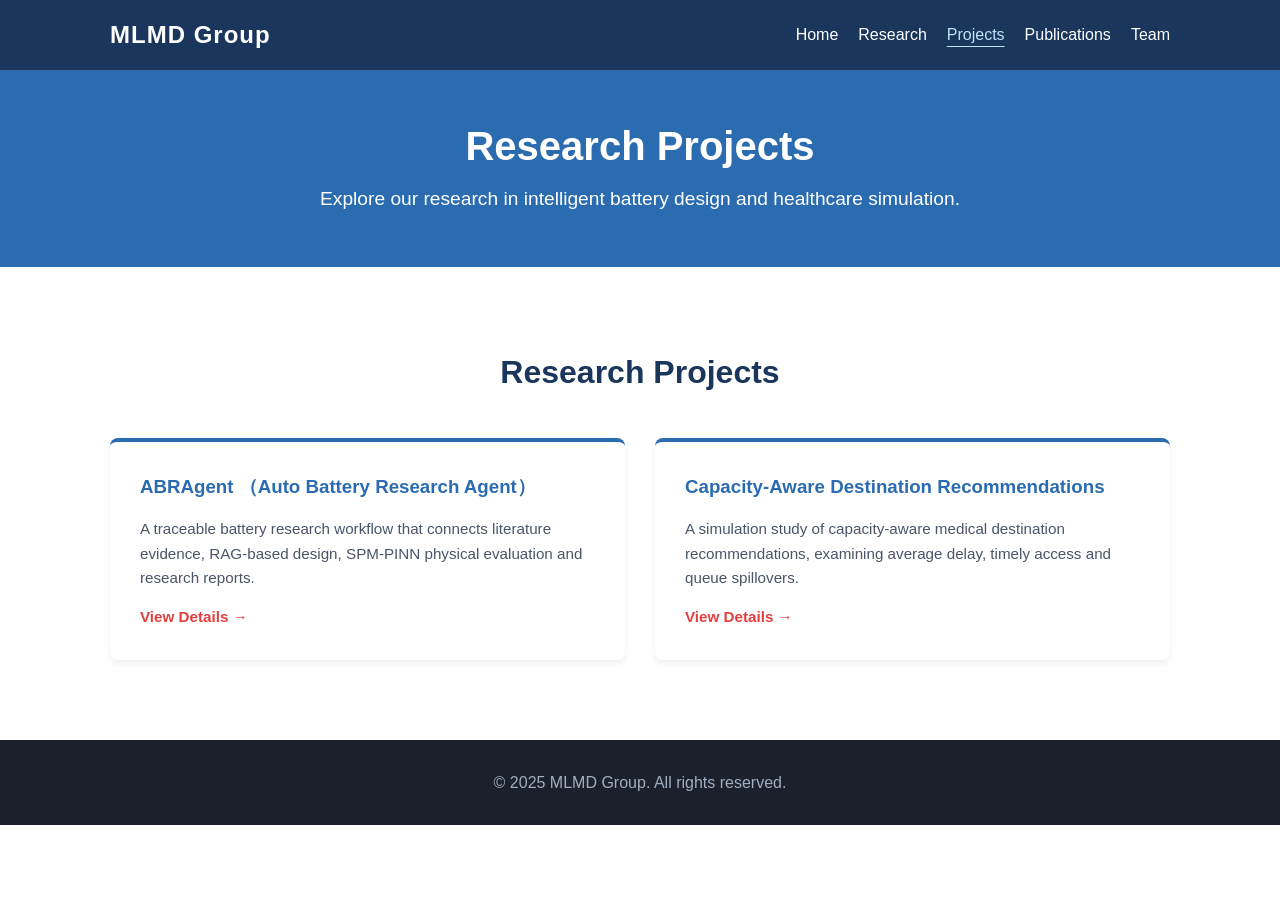
==== commit 70b682fa: "Split project details into separate ABRAgent and NHB pages" ====
--- a/projects.html
+++ b/projects.html
@@ -1,21 +1,21 @@
 <!DOCTYPE html>
-<html lang="en"><head><meta charset="UTF-8"><meta name="viewport" content="width=device-width, initial-scale=1.0"><meta name="description" content="Explore MLMD research projects: ABRAgent battery research and NHB capacity-aware medical destination recommendations."><title>Research Projects - MLMD Group</title><link rel="stylesheet" href="style.css"><link rel="stylesheet" href="projects.css"></head>
+<html lang="en"><head><meta charset="UTF-8"><meta name="viewport" content="width=device-width, initial-scale=1.0"><meta name="description" content="Explore MLMD research projects: ABRAgent battery research and capacity-aware medical destination recommendations."><title>Research Projects - MLMD Group</title><link rel="stylesheet" href="style.css"><link rel="stylesheet" href="projects.css"></head>
 <body class="projects-page"><a class="skip-link" href="#main">Skip to content</a><nav class="navbar" aria-label="Main navigation"><div class="nav-container"><a class="logo-container" href="index.html"><span class="logo">MLMD Group</span></a><ul class="nav-links"><li><a href="index.html">Home</a></li><li><a href="index.html#research">Research</a></li><li><a href="projects.html" aria-current="page">Projects</a></li><li><a href="index.html#publications">Publications</a></li><li><a href="index.html#team">Team</a></li></ul></div></nav>
 <header class="hero projects-hero"><h1>Research Projects</h1><p>Explore our research in intelligent battery design and healthcare simulation.</p></header>
-<main id="main" class="container"><article id="project-1"><header class="project-header"><p class="eyebrow">PROJECT 1</p><h2>ABRAgent <span class="project-full-name">（Auto Battery Research Agent）</span></h2><p class="project-subtitle">A traceable research workflow for battery design</p><p class="project-summary">From literature evidence to design proposals, physical evaluation and research reports.</p><p class="team"><strong>Team member:</strong> Yingying Wu, Kaiquan Hu, Bingyu Cao</p><p class="project-repository"><strong>GitHub:</strong> <a href="https://github.com/CHEERUPGOGO/ABRagent" target="_blank" rel="noopener noreferrer">CHEERUPGOGO/ABRagent</a></p><p class="project-contact">If you are interested in this research, please contact us at <a href="mailto:changyima@jlu.edu.cn">changyima@jlu.edu.cn</a>.</p></header><nav class="section-nav" aria-label="Project sections"><a href="#workflow">Workflow</a><a href="#knowledge">Knowledge</a><a href="#rag">RAG design</a><a href="#physics">Physics</a><a href="#report">Report</a><a href="#web">Web</a><a href="#terminal">TUI</a><a href="#case">Case study</a></nav>
-<section class="project-section" id="workflow" aria-labelledby="workflow-title"><h3 id="workflow-title"><span>01</span>Overall research workflow</h3><p class="section-intro">ABRAgent connects literature evidence, battery design, physics-based evaluation and a final research report in a traceable research loop.</p><div class="stack"><figure><a href="assets/abragent/image2.png" target="_blank" rel="noopener" aria-label="View full-size image: Research workflow: evidence informs the design, while review and physical evaluation guide targeted revisions."><img src="assets/abragent/image2.png" width="1757" height="731" alt="Research workflow: evidence informs the design, while review and physical evaluation guide targeted revisions." ></a><figcaption>Research workflow: evidence informs the design, while review and physical evaluation guide targeted revisions.</figcaption></figure></div></section>
-<section class="project-section" id="knowledge" aria-labelledby="knowledge-title"><h3 id="knowledge-title"><span>02</span>Knowledge preparation</h3><p class="section-intro">Materials and performance data are extracted into a common structure while retaining their original sources. Material discovery, rule screening and unified extraction turn documents into a knowledge base for retrieval and material selection.</p><div class="knowledge-layout"><figure><a href="assets/abragent/image3.png" target="_blank" rel="noopener" aria-label="View full-size image: Material discovery, rule screening and unified extraction."><img src="assets/abragent/image3.png" width="597" height="506" alt="Material discovery, rule screening and unified extraction." loading="lazy"></a><figcaption>Material discovery, rule screening and unified extraction.</figcaption></figure><div class="stack"><figure><a href="assets/abragent/image4.png" target="_blank" rel="noopener" aria-label="View full-size image: Structured material properties and battery performance records."><img src="assets/abragent/image4.png" width="1226" height="601" alt="Structured material properties and battery performance records." loading="lazy"></a><figcaption>Structured material properties and battery performance records.</figcaption></figure><figure><a href="assets/abragent/image5.png" target="_blank" rel="noopener" aria-label="View full-size image: Structured records retain literature metadata and original source passages."><img src="assets/abragent/image5.png" width="1222" height="668" alt="Structured records retain literature metadata and original source passages." loading="lazy"></a><figcaption>Structured records retain literature metadata and original source passages.</figcaption></figure></div></div></section>
-<section class="project-section" id="rag" aria-labelledby="rag-title"><h3 id="rag-title"><span>03</span>RAG-based design generation</h3><p class="section-intro">Research requests define target performance, evaluation metrics, electrode and electrolyte systems, formulation and operating constraints, and requirements for evidence and experimental validation.</p><ol class="process"><li><h4>Task planning · Planner</h4><p>Break the goal into material systems, constraints and subquestions. Generate multiple queries and select literature or textbook sources as needed.</p></li><li><h4>Hybrid retrieval · Retrieval</h4><p>Combine semantic vector retrieval with BM25 keyword search. Fuse results with reciprocal rank fusion (RRF), remove duplicates and retain passage-level sources.</p></li><li><h4>Design generation · Writer</h4><p>Turn evidence into a structured proposal, including material-selection rationale, design parameters and structured claims.</p></li><li><h4>Independent review · Reviewer</h4><p>Check coverage of the original request, citation traceability and material compatibility using C1–C8 checks. Record issues and verify revisions.</p></li></ol><aside class="research-note"><h4>Targeted revision</h4><p>Repair the issues identified by the reviewer. When evidence is insufficient, perform limited additional retrieval and revise the affected parts of the proposal.</p></aside></section>
-<section class="project-section" id="physics" aria-labelledby="physics-title"><h3 id="physics-title"><span>04</span>SPM-PINN physical evaluation</h3><p class="section-intro">A dual-electrode single-particle-model physics-informed neural network (SPM-PINN) evaluates battery designs under solid-phase diffusion constraints, including governing equations, initial conditions and boundary conditions.</p><ol class="process"><li><h4>Design inputs</h4><p>Electrode geometry, material properties and operating conditions.</p></li><li><h4>Input checks</h4><p>Check parameter ranges, the training envelope and consistency with the proposal. Repair out-of-range inputs before evaluation.</p></li><li><h4>Physical evaluation</h4><p>Run the dual-electrode SPM-PINN to obtain discharge curves, capacity and specific energy.</p></li><li><h4>Target comparison and revision</h4><p>Compare predicted performance with the target and tolerance. Revise parameters when needed, then check inputs and evaluate again.</p></li></ol><div class="research-note"><h4>Physical-evaluation example</h4><p>The presentation compares PINN predictions with a numerical reference solution and shows discharge responses across three iterations.</p><h4 class="metric-title">Converted specific energy</h4><dl class="energy-results"><div><dt>Initial design</dt><dd>214.2 <small>Wh kg⁻¹</small></dd></div><div><dt>Revision 1</dt><dd>273.2 <small>Wh kg⁻¹</small></dd></div><div><dt>Revision 2</dt><dd>287.8 <small>Wh kg⁻¹</small></dd></div></dl><p class="caption-note">Values from the physical-evaluation example in the presentation.</p></div></section>
-<section class="project-section" id="report" aria-labelledby="report-title"><h3 id="report-title"><span>05</span>Final research report</h3><p class="section-intro">The final report combines material-selection evidence, the final cell design and an experimental validation plan, while retaining citations, evidence gaps and applicability boundaries.</p><div class="figure-pair"><figure><a href="assets/abragent/image6.png" target="_blank" rel="noopener" aria-label="View full-size image: Research report: cell design and key component matching."><img src="assets/abragent/image6.png" width="840" height="740" alt="Research report: cell design and key component matching." loading="lazy"></a><figcaption>Research report: cell design and key component matching.</figcaption></figure><figure><a href="assets/abragent/image7.png" target="_blank" rel="noopener" aria-label="View full-size image: Research report: experimental route and validation plan."><img src="assets/abragent/image7.png" width="840" height="740" alt="Research report: experimental route and validation plan." loading="lazy"></a><figcaption>Research report: experimental route and validation plan.</figcaption></figure></div></section>
-<section class="project-section" id="web" aria-labelledby="web-title"><h3 id="web-title"><span>06</span>Web monitoring</h3><p class="section-intro">The web interface brings together progress across research topics, stage outputs and final reports so that the research process can be inspected and tracked.</p><div class="stack"><figure><a href="assets/abragent/image8.png" target="_blank" rel="noopener" aria-label="View full-size image: Web view of research progress, intermediate outputs and reports."><img src="assets/abragent/image8.png" width="2852" height="1495" alt="Web view of research progress, intermediate outputs and reports." loading="lazy"></a><figcaption>Web view of research progress, intermediate outputs and reports.</figcaption></figure></div></section>
-<section class="project-section" id="terminal" aria-labelledby="terminal-title"><h3 id="terminal-title"><span>07</span>Terminal monitoring</h3><p class="section-intro">The terminal user interface (TUI) displays tasks, tool calls and gate status during execution, supporting autonomous operation and process diagnosis.</p><div class="stack"><figure><a href="assets/abragent/image9.png" target="_blank" rel="noopener" aria-label="View full-size image: Terminal view of tasks, tool activity and gate status."><img src="assets/abragent/image9.png" width="2734" height="1483" alt="Terminal view of tasks, tool activity and gate status." loading="lazy"></a><figcaption>Terminal view of tasks, tool activity and gate status.</figcaption></figure></div></section>
-<section class="project-section" id="case" aria-labelledby="case-title"><h3 id="case-title"><span>08</span>Case study: cathode material design</h3><p class="section-intro">The case in the presentation follows a change from an initial K/F co-doping concept to Cu–Na and Zn–Na doping proposals, followed by experimental validation.</p><div class="stack"><figure><a href="assets/abragent/image10.png" target="_blank" rel="noopener" aria-label="View full-size image: The case figure reports a specific capacity of 148 mAh g⁻¹ at 5C for the Cu–Na / Zn–Na doping proposals. This result applies to the example shown."><img src="assets/abragent/image10.png" width="2583" height="1490" alt="The case figure reports a specific capacity of 148 mAh g⁻¹ at 5C for the Cu–Na / Zn–Na doping proposals. This result applies to the example shown." loading="lazy"></a><figcaption>The case figure reports a specific capacity of 148 mAh g⁻¹ at 5C for the Cu–Na / Zn–Na doping proposals. This result applies to the example shown.</figcaption></figure></div></section>
-</article><article id="project-2" class="additional-project"><header class="project-header"><p class="eyebrow">PROJECT 2</p><h2>NHB <span class="project-full-name">（Capacity-Aware Destination Recommendations）</span></h2><p class="project-subtitle">Average delay, timely medical access and queue spillovers</p><p class="project-summary">A simulation study of how capacity-aware destination recommendations affect patients and shared healthcare queues.</p><p class="team"><strong>Team member:</strong> Bingyu Cao, Rong Feng</p><p class="project-repository"><strong>GitHub:</strong> <a href="https://github.com/cyM-MC/nhb" target="_blank" rel="noopener noreferrer">cyM-MC/nhb</a></p><p class="project-contact">If you are interested in this research, please contact us at <a href="mailto:changyima@jlu.edu.cn">changyima@jlu.edu.cn</a>.</p></header><nav class="section-nav" aria-label="NHB project sections"><a href="#nhb-motivation">Motivation</a><a href="#nhb-framework">Framework</a><a href="#nhb-validation">Validation</a><a href="#nhb-outcomes">Outcomes</a><a href="#nhb-spillovers">Spillovers</a><a href="#nhb-sensitivity">Sensitivity</a><a href="#nhb-queues">Queues</a><a href="#nhb-limits">Limitations</a></nav><section class="project-section" id="nhb-motivation" aria-labelledby="nhb-motivation-title"><h3 id="nhb-motivation-title"><span>01</span>The “price of anarchy” in healthcare</h3><p class="section-intro">Patients choose facilities based on proximity or perceived queues, but their arrivals change waiting times for others. A recommendation that benefits one patient can shift congestion to another facility.</p><ol class="process"><li><h4>Individual choices</h4><p>Patients respond to travel times and perceived waiting times.</p></li><li><h4>Shared capacity</h4><p>Each arrival affects the queue encountered by subsequent patients.</p></li><li><h4>Queue spillovers</h4><p>Personal gains can transfer delay burdens between facilities.</p></li><li><h4>Evaluation question</h4><p>Do lower average delays also improve timely access and the distribution of queue burdens?</p></li></ol></section>
-<section class="project-section" id="nhb-framework" aria-labelledby="nhb-framework-title"><h3 id="nhb-framework-title"><span>02</span>Simulation framework</h3><p class="section-intro">The study combines transportation networks with hospital activity data to compare destination policies under shared patient and disruption scenarios.</p><ol class="process"><li><h4>Transportation inputs</h4><p>OpenStreetMap road networks and private railway data.</p></li><li><h4>Medical inputs</h4><p>Official registry data and DPC hospital activity.</p></li><li><h4>Shared scenarios</h4><p>500 synthetic patients under spatial disruption, with consistent travel and service rules across policy comparisons.</p></li><li><h4>Destination policies</h4><p>Baseline choices, fastest-travel recommendations and capacity-aware recommendations.</p></li></ol><figure><a href="assets/nhb/image8.png" target="_blank" rel="noopener noreferrer" aria-label="View full-size figure: Evidence, simulation design and estimands for whole-policy comparisons and single-switch withdrawals."><img src="assets/nhb/image8.png" width="2850" height="1844" alt="Evidence, simulation design and estimands for whole-policy comparisons and single-switch withdrawals." loading="lazy"></a><figcaption>Evidence, simulation design and estimands for whole-policy comparisons and single-switch withdrawals.</figcaption></figure></section>
-<section class="project-section" id="nhb-validation" aria-labelledby="nhb-validation-title"><h3 id="nhb-validation-title"><span>03</span>Input data checks</h3><p class="section-intro">Input checks compare transport-time calibration and hospital activity prediction with simpler alternatives. These checks validate selected inputs, rather than observed recommendation effects.</p><ol class="process"><li><h4>Transportation error</h4><p>The calibrated network has a mean absolute error (MAE) of 8.10 minutes, compared with 24.08 minutes for the assumed-speed model.</p></li><li><h4>Hospital activity error</h4><p>Previous-year activity has an MAE of 7.33 admissions, compared with 30.66 admissions for the bed-proportional model.</p></li></ol><figure><a href="assets/nhb/image9.png" target="_blank" rel="noopener noreferrer" aria-label="View full-size figure: Hospital activity prediction checks comparing previous-year activity with alternative models."><img src="assets/nhb/image9.png" width="3934" height="1354" alt="Hospital activity prediction checks comparing previous-year activity with alternative models." loading="lazy"></a><figcaption>Hospital activity prediction checks comparing previous-year activity with alternative models.</figcaption></figure></section>
-<section class="project-section" id="nhb-outcomes" aria-labelledby="nhb-outcomes-title"><h3 id="nhb-outcomes-title"><span>04</span>Average delay and timely access</h3><p class="section-intro">Policy effects vary across Hong Kong OSM, Tokyo OSM and the Japan railway–hospital scenarios. Under constrained capacity, a lower average delay does not always mean more patients receive timely service.</p><ol class="process"><li><h4>Hong Kong OSM</h4><p>At 0.25× capacity, mean delay falls from 220.20 to 28.81 minutes. Timely service improves at all reported thresholds from 15 to 180 minutes.</p></li><li><h4>Tokyo OSM</h4><p>Mean access time falls by 327.45 minutes, while timely service at short thresholds of 15–60 minutes decreases by 1.62–5.74 percentage points. Gains at 90, 120 and 180 minutes are 5.40, 15.94 and 37.40 percentage points, respectively.</p></li><li><h4>Japan railway–hospital</h4><p>In the high-stress scenario, mean delay falls by 472.39 minutes and timely service improves at every reported threshold.</p></li><li><h4>Capacity dependence</h4><p>Benefits shrink at normal capacity. For example, the Tokyo mean reduction falls to 72.07 minutes at 1× capacity.</p></li></ol><figure><a href="assets/nhb/image10.png" target="_blank" rel="noopener noreferrer" aria-label="View full-size figure: Mean access-time changes and timely-service effects across three settings and two capacity levels."><img src="assets/nhb/image10.png" width="3634" height="3034" alt="Mean access-time changes and timely-service effects across three settings and two capacity levels." loading="lazy"></a><figcaption>Mean access-time changes and timely-service effects across three settings and two capacity levels.</figcaption></figure><aside class="research-note"><h4>Distribution matters</h4><p>Reducing extreme delays can lower the average while worsening timely access for patients who initially had shorter access times.</p></aside></section>
-<section class="project-section" id="nhb-spillovers" aria-labelledby="nhb-spillovers-title"><h3 id="nhb-spillovers-title"><span>05</span>Single-switch withdrawals and queue spillovers</h3><p class="section-intro">Single-switch withdrawal analyses examine how an accepted destination change affects the patient and the queues at the original and receiving facilities.</p><ol class="process"><li><h4>Own benefit</h4><p>The presentation reports an average personal time saving of 46.64 minutes.</p></li><li><h4>Original facility</h4><p>The reported delay burden removed is 157.87 patient-minutes.</p></li><li><h4>Receiving facility</h4><p>The reported delay burden added is 143.91 patient-minutes.</p></li><li><h4>Individual and collective outcomes</h4><p>In the reported example, 35.0% of switches benefit the patient while increasing the collective net burden.</p></li></ol><figure><a href="assets/nhb/image13.png" target="_blank" rel="noopener noreferrer" aria-label="View full-size figure: Conditional queue-burden components and the shares of switches with personal gains but losses for others or in total."><img src="assets/nhb/image13.png" width="4534" height="1654" alt="Conditional queue-burden components and the shares of switches with personal gains but losses for others or in total." loading="lazy"></a><figcaption>Conditional queue-burden components and the shares of switches with personal gains but losses for others or in total.</figcaption></figure><p class="caption-note">Single-switch results are conditional marginal effects, not additive whole-policy effects. Values above are those highlighted in the presentation.</p></section>
-<section class="project-section" id="nhb-sensitivity" aria-labelledby="nhb-sensitivity-title"><h3 id="nhb-sensitivity-title"><span>06</span>Information and preference sensitivity</h3><p class="section-intro">The size of the policy benefit depends on how patient preferences and information quality are represented.</p><ol class="process"><li><h4>Attractiveness assumptions</h4><p>The reference mean reduction of 327.45 minutes falls to 50.88 minutes when facility attractiveness is equalized.</p></li><li><h4>Imperfect information</h4><p>The joint-error scenario weakens the mean benefit by 25.54 minutes in the reported comparison.</p></li></ol><figure><a href="assets/nhb/image14.png" target="_blank" rel="noopener noreferrer" aria-label="View full-size figure: Sensitivity to facility attractiveness, travel-time errors and delayed information across the study settings."><img src="assets/nhb/image14.png" width="3634" height="3034" alt="Sensitivity to facility attractiveness, travel-time errors and delayed information across the study settings." loading="lazy"></a><figcaption>Sensitivity to facility attractiveness, travel-time errors and delayed information across the study settings.</figcaption></figure></section>
-<section class="project-section" id="nhb-queues" aria-labelledby="nhb-queues-title"><h3 id="nhb-queues-title"><span>07</span>Queue structure</h3><p class="section-intro">The service architecture changes both the magnitude of average improvements and the share of individuals who experience worse outcomes.</p><ol class="process"><li><h4>Single server</h4><p>A mean improvement of 141.13 minutes and an individual loss share of 12.80%.</p></li><li><h4>Parallel servers</h4><p>A mean improvement of 116.00 minutes and an individual loss share of 7.12%.</p></li></ol><figure><a href="assets/nhb/image15.png" target="_blank" rel="noopener noreferrer" aria-label="View full-size figure: Mean access, timely service and individual losses under single-server and parallel-server queue structures."><img src="assets/nhb/image15.png" width="3634" height="1324" alt="Mean access, timely service and individual losses under single-server and parallel-server queue structures." loading="lazy"></a><figcaption>Mean access, timely service and individual losses under single-server and parallel-server queue structures.</figcaption></figure></section>
-<section class="project-section" id="nhb-limits" aria-labelledby="nhb-limits-title"><h3 id="nhb-limits-title"><span>08</span>Simulation constraints and implications</h3><p class="section-intro">These findings come from simulations using historical inputs, rather than live clinical trials.</p><ol class="process"><li><h4>Assumed patient choices</h4><p>Patient preferences and responses to disruption have not been empirically verified in this framework.</p></li><li><h4>Deterministic service</h4><p>The simulations assume initially empty queues and fixed processing durations.</p></li><li><h4>Historical inputs</h4><p>The framework combines datasets from different periods.</p></li><li><h4>Joint evaluation</h4><p>Assess interventions using average delay, timely service and the distribution of queue burdens together.</p></li></ol></section></article></main><footer class="footer"><div class="container"><p>&copy; 2025 MLMD Group. All rights reserved.</p></div></footer></body></html>+<main id="main"><section id="projects-overview" class="section">
+        <div class="container">
+            <h2 class="section-title">Research Projects</h2>
+            <div class="grid">
+                <!-- 项目 1 概览卡片 -->
+                <div class="card" id="project-1">
+                    <!-- 点击标题跳转到 ABRAgent 独立项目页面 -->
+                    <h3><a href="abragent.html" class="project-link">ABRAgent （Auto Battery Research Agent）</a></h3>
+                    <p>A traceable battery research workflow that connects literature evidence, RAG-based design, SPM-PINN physical evaluation and research reports.</p>
+                    <a href="abragent.html" class="read-more">View Details &rarr;</a>
+                </div>
+
+                <div class="card" id="project-2"><h3><a href="nhb.html" class="project-link">Capacity-Aware Destination Recommendations</a></h3><p>A simulation study of capacity-aware medical destination recommendations, examining average delay, timely access and queue spillovers.</p><a href="nhb.html" class="read-more">View Details &rarr;</a></div>
+<!-- 未来有新项目可以直接在这里复制添加卡片 -->
+            </div>
+        </div>
+    </section></main><footer class="footer"><div class="container"><p>&copy; 2025 MLMD Group. All rights reserved.</p></div></footer></body></html>
--- a/projects.css
+++ b/projects.css
@@ -14,3 +14,5 @@
 .additional-project{border-top:3px solid #1a365d;margin-top:32px}article[id]{scroll-margin-top:100px}@media(max-width:768px){article[id]{scroll-margin-top:170px}}
 
 .project-contact{margin-top:14px;font-size:.92rem;color:#4a5568}.project-contact a{color:#2b6cb0;text-underline-offset:3px;overflow-wrap:anywhere}
+
+.project-back{padding-top:24px}.project-back a{color:#2b6cb0;text-underline-offset:3px}.project-back+.project-header{padding-top:24px}
